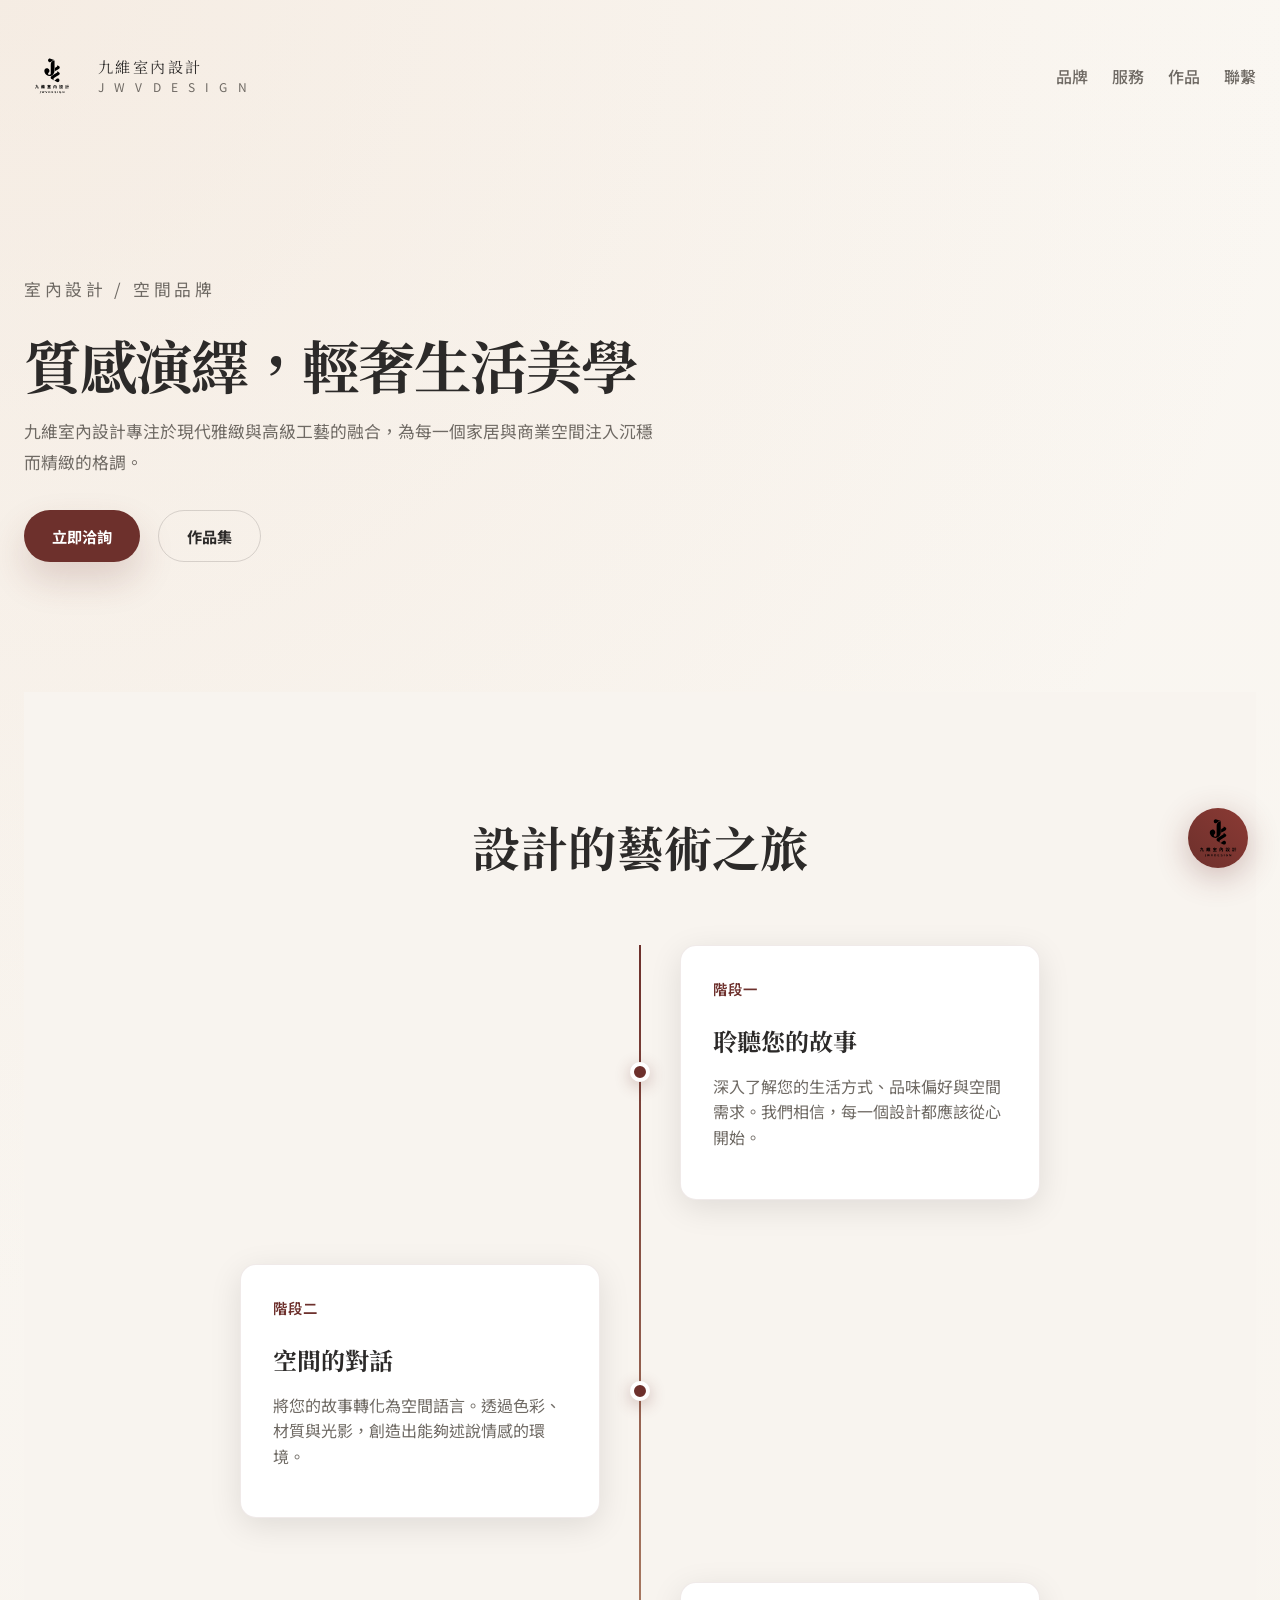
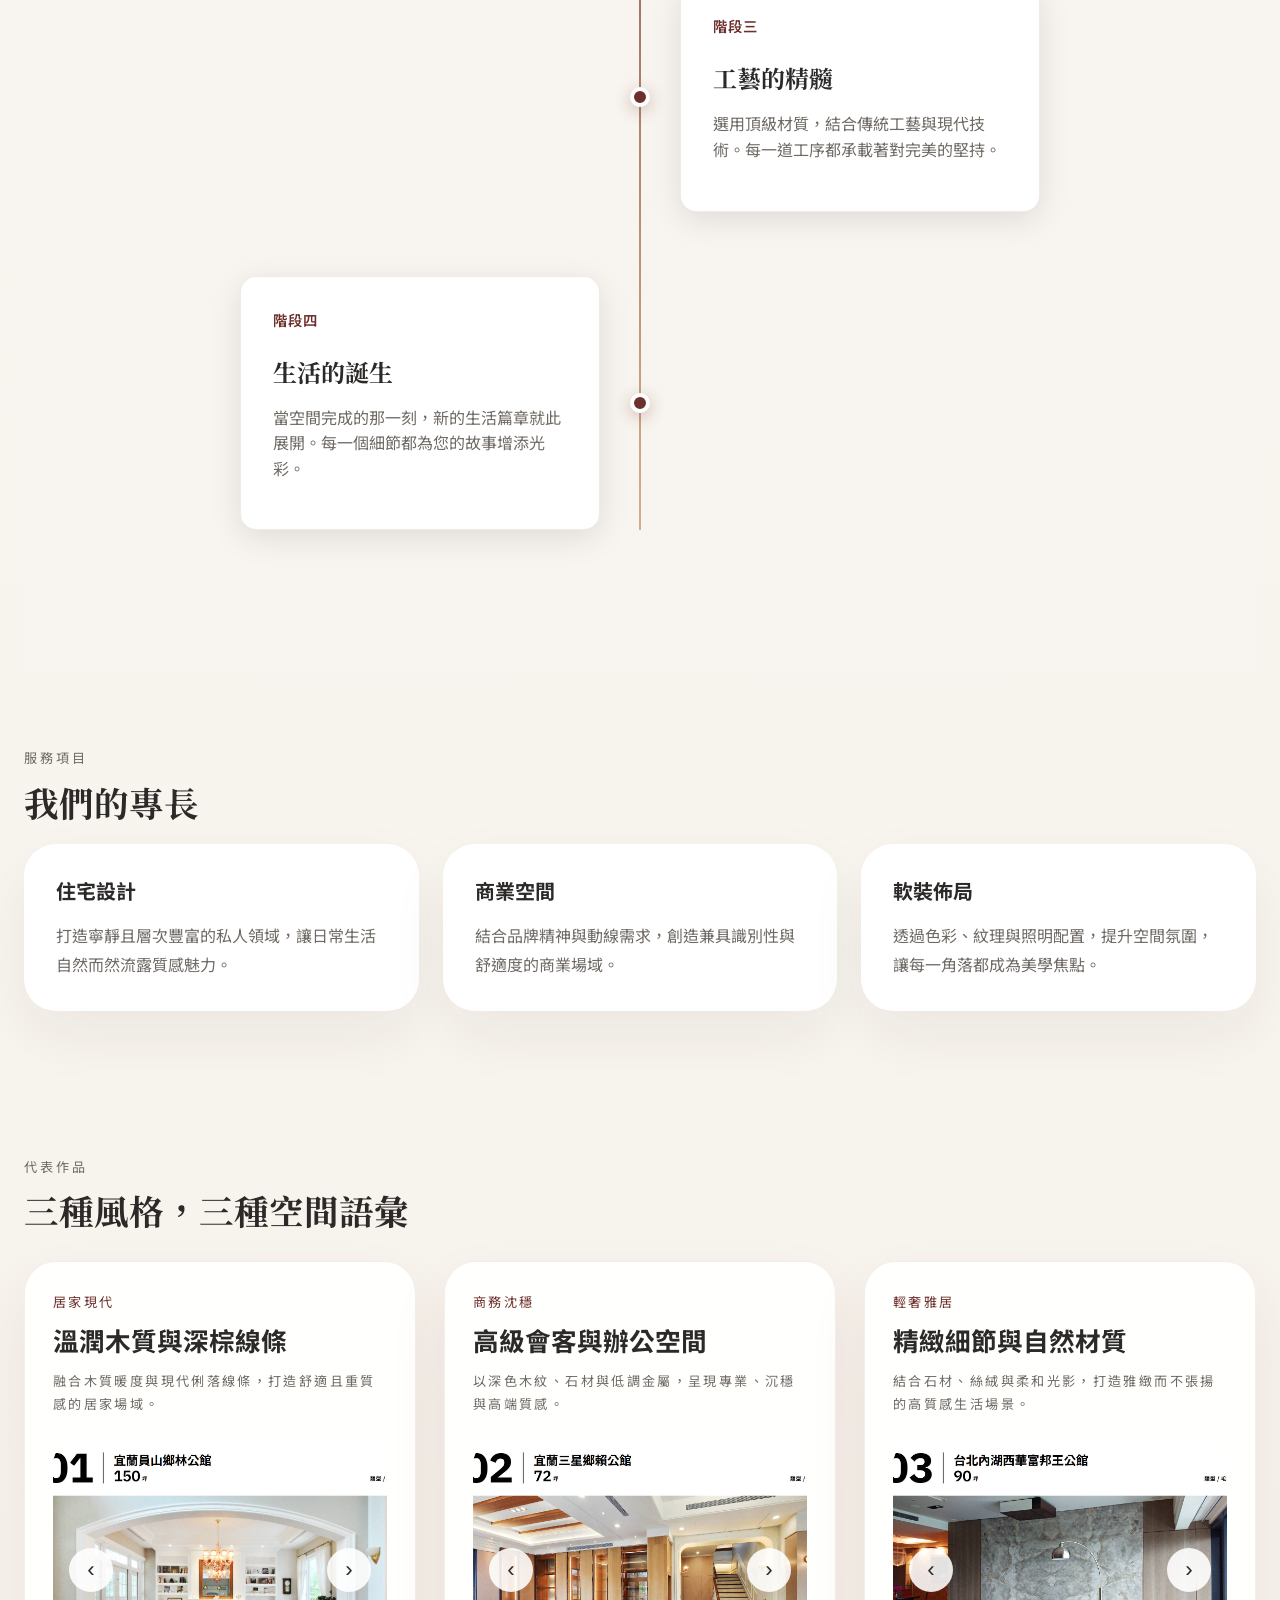
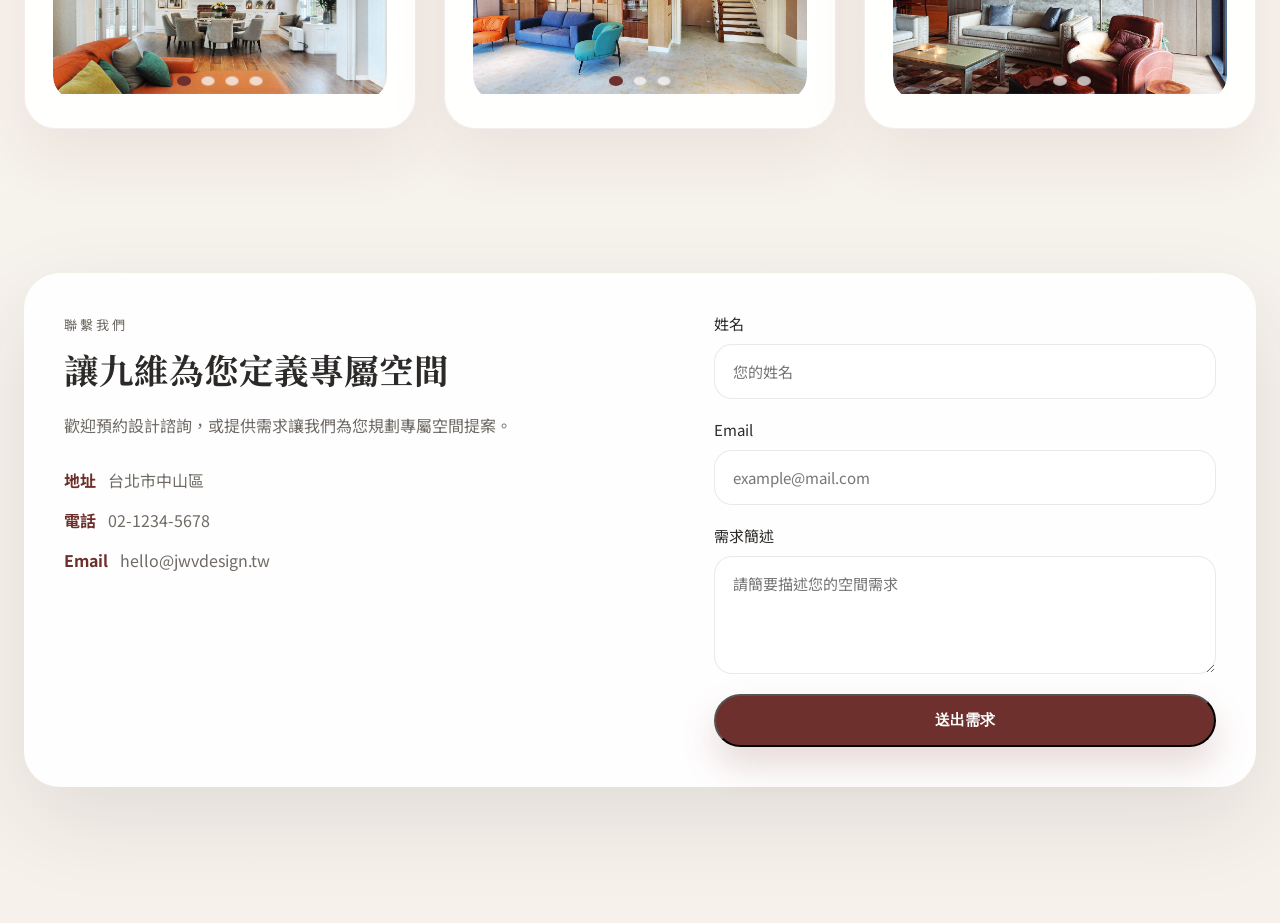
==== index.html @ 881e2ef0 "add porfolio page" ====
<!DOCTYPE html>
<html lang="zh-Hant">
<head>
  <meta charset="UTF-8">
  <meta name="viewport" content="width=device-width, initial-scale=1.0">
  <title>九維室內設計 | JWV Design</title>
  <meta name="description" content="九維室內設計 - 以質感、輕奢華風格打造專屬空間。室內設計、軟裝規劃、品牌空間整合服務。">
  <link rel="preconnect" href="https://fonts.googleapis.com">
  <link rel="preconnect" href="https://fonts.gstatic.com" crossorigin>
  <link href="https://fonts.googleapis.com/css2?family=Noto+Serif+TC:wght@400;600;700&family=Noto+Sans+TC:wght@400;500;700&display=swap" rel="stylesheet">
  <link rel="stylesheet" href="./assets/styles.css">
</head>
<body>
  <div class="page-shell">
    <header class="site-header">
      <div class="brand-logo" aria-label="九維室內設計品牌標誌">
        <img class="brand-logo-image" src="./assets/logo.svg" alt="九維室內設計 logo">
        <div class="brand-wordmark">
          <p class="brand-chinese">九維室內設計</p>
          <p class="brand-english">J W V D E S I G N</p>
        </div>
      </div>
      <nav class="site-nav">
        <a href="#about">品牌</a>
        <a href="#services">服務</a>
        <a href="./portfolio.html">作品</a>
        <a href="#contact">聯繫</a>
      </nav>
    </header>

    <main>
      <section class="hero" id="hero">
        <div class="hero-copy">
          <p class="eyebrow">室內設計 / 空間品牌</p>
          <h1>質感演繹，輕奢生活美學</h1>
          <p>九維室內設計專注於現代雅緻與高級工藝的融合，為每一個家居與商業空間注入沉穩而精緻的格調。</p>
          <div class="hero-actions">
            <a class="button button-primary" href="#contact">立即洽詢</a>
            <a class="button button-outline" href="#works">作品集</a>
          </div>
        </div>
        <div class="hero-media">
          <div class="media-card">
            <div class="media-overlay"></div>
            <p>純粹材質 x 精準構圖</p>
          </div>
        </div>
      </section>
<!-- 
      <section class="section-intro" id="about">
        <div class="section-grid">
          <div>
            <p class="section-label">品牌故事</p>
            <h2>內蘊深度，彈性空間語彙</h2>
            <p>從細節選材到色彩節奏，九維室內設計將空間視為生活的延伸。以溫潤灰階與深棕調性的語言，喚醒靈動與安定並存的空間氛圍。</p>
          </div>
          <div class="info-grid">
            <div>
              <h3>空間定位</h3>
              <p>客製化空間規劃，建立品牌與居者之間的高質感對話。</p>
            </div>
            <div>
              <h3>材質選擇</h3>
              <p>融合自然石材、皮革、絲絨與金屬，構築輕奢卻不張揚的設計。</p>
            </div>
            <div>
              <h3>服務整合</h3>
              <p>涵蓋室內設計、裝修監理、軟裝搭配與品牌識別空間提案。</p>
            </div>
          </div>
        </div>
      </section> -->

      <!-- 設計旅程時間軸 -->
      <section class="journey-section"  id="about">
        <div class="journey-container">
          <h2 class="journey-title">設計的藝術之旅</h2>
          <div class="journey-timeline">
            <div class="timeline-line"></div>

            <div class="timeline-item">
              <div class="timeline-content">
                <div class="timeline-step">階段一</div>
                <h3 class="timeline-title">聆聽您的故事</h3>
                <p class="timeline-desc">深入了解您的生活方式、品味偏好與空間需求。我們相信，每一個設計都應該從心開始。</p>
              </div>
              <div class="timeline-dot"></div>
            </div>

            <div class="timeline-item">
              <div class="timeline-content">
                <div class="timeline-step">階段二</div>
                <h3 class="timeline-title">空間的對話</h3>
                <p class="timeline-desc">將您的故事轉化為空間語言。透過色彩、材質與光影，創造出能夠述說情感的環境。</p>
              </div>
              <div class="timeline-dot"></div>
            </div>

            <div class="timeline-item">
              <div class="timeline-content">
                <div class="timeline-step">階段三</div>
                <h3 class="timeline-title">工藝的精髓</h3>
                <p class="timeline-desc">選用頂級材質，結合傳統工藝與現代技術。每一道工序都承載著對完美的堅持。</p>
              </div>
              <div class="timeline-dot"></div>
            </div>

            <div class="timeline-item">
              <div class="timeline-content">
                <div class="timeline-step">階段四</div>
                <h3 class="timeline-title">生活的誕生</h3>
                <p class="timeline-desc">當空間完成的那一刻，新的生活篇章就此展開。每一個細節都為您的故事增添光彩。</p>
              </div>
              <div class="timeline-dot"></div>
            </div>
          </div>
        </div>
      </section>
      
      <section class="section-services" id="services">
        <p class="section-label">服務項目</p>
        <h2>我們的專長</h2>
        <div class="services-grid">
          <article>
            <h3>住宅設計</h3>
            <p>打造寧靜且層次豐富的私人領域，讓日常生活自然而然流露質感魅力。</p>
          </article>
          <article>
            <h3>商業空間</h3>
            <p>結合品牌精神與動線需求，創造兼具識別性與舒適度的商業場域。</p>
          </article>
          <article>
            <h3>軟裝佈局</h3>
            <p>透過色彩、紋理與照明配置，提升空間氛圍，讓每一角落都成為美學焦點。</p>
          </article>
        </div>
      </section>

      <section class="section-works" id="works">
        <div class="works-intro">
          <p class="section-label">代表作品</p>
          <h2>三種風格，三種空間語彙</h2>
        </div>
        <div class="work-style-grid">
          <article class="work-style-card">
            <div class="work-style-copy">
              <p>居家現代</p>
              <h3>溫潤木質與深棕線條</h3>
              <p>融合木質暖度與現代俐落線條，打造舒適且重質感的居家場域。</p>
            </div>
            <div class="work-style-carousel" data-carousel>
              <div class="work-style-track">
                <img src="./img/collection/01_1.jpg" alt="作品風格一 圖片 1">
                <img src="./img/collection/01_2.jpg" alt="作品風格一 圖片 2">
                <img src="./img/collection/01_3.jpg" alt="作品風格一 圖片 3">
                <img src="./img/collection/01_4.jpg" alt="作品風格一 圖片 4">
              </div>
              <button type="button" class="carousel-button prev" aria-label="上一張">&#8249;</button>
              <button type="button" class="carousel-button next" aria-label="下一張">&#8250;</button>
              <div class="carousel-dots"></div>
            </div>
          </article>

          <article class="work-style-card">
            <div class="work-style-copy">
              <p>商務沈穩</p>
              <h3>高級會客與辦公空間</h3>
              <p>以深色木紋、石材與低調金屬，呈現專業、沉穩與高端質感。</p>
            </div>
            <div class="work-style-carousel" data-carousel>
              <div class="work-style-track">
                <img src="./img/collection/02_1.jpg" alt="作品風格二 圖片 1">
                <img src="./img/collection/02_2.jpg" alt="作品風格二 圖片 2">
                <img src="./img/collection/02_3.jpg" alt="作品風格二 圖片 3">
              </div>
              <button type="button" class="carousel-button prev" aria-label="上一張">&#8249;</button>
              <button type="button" class="carousel-button next" aria-label="下一張">&#8250;</button>
              <div class="carousel-dots"></div>
            </div>
          </article>

          <article class="work-style-card">
            <div class="work-style-copy">
              <p>輕奢雅居</p>
              <h3>精緻細節與自然材質</h3>
              <p>結合石材、絲絨與柔和光影，打造雅緻而不張揚的高質感生活場景。</p>
            </div>
            <div class="work-style-carousel" data-carousel>
              <div class="work-style-track">
                <img src="./img/collection/03_1.jpg" alt="作品風格三 圖片 1">
                <img src="./img/collection/03_2.jpg" alt="作品風格三 圖片 2">
                <img src="./img/collection/03_3.jpg" alt="作品風格三 圖片 3">
              </div>
              <button type="button" class="carousel-button prev" aria-label="上一張">&#8249;</button>
              <button type="button" class="carousel-button next" aria-label="下一張">&#8250;</button>
              <div class="carousel-dots"></div>
            </div>
          </article>
        </div>
      </section>

      <section class="section-contact" id="contact">
        <div class="contact-panel">
          <div>
            <p class="section-label">聯繫我們</p>
            <h2>讓九維為您定義專屬空間</h2>
            <p>歡迎預約設計諮詢，或提供需求讓我們為您規劃專屬空間提案。</p>
            <div class="contact-info">
              <div><strong>地址</strong><span>台北市中山區</span></div>
              <div><strong>電話</strong><span>02-1234-5678</span></div>
              <div><strong>Email</strong><span>hello@jwvdesign.tw</span></div>
            </div>
          </div>
          <form class="contact-form">
            <label>姓名<input type="text" placeholder="您的姓名"></label>
            <label>Email<input type="email" placeholder="example@mail.com"></label>
            <label>需求簡述<textarea rows="4" placeholder="請簡要描述您的空間需求"></textarea></label>
            <button type="submit" class="button button-primary">送出需求</button>
          </form>
        </div>
      </section>
    </main>
  </div>

  <!-- 即時聊天 -->
  <div class="live-chat-widget" id="chatWidget">
    <img src="./assets/logo.svg" alt="chat" class="icon" id="chatIcon">
    <div class="chat-messages" id="chatMessages">
      <div class="chat-message bot">您好！我是九維設計助手，有什麼可以幫助您的嗎？</div>
    </div>
    <div class="chat-input-area" id="chatInput">
      <input type="text" class="chat-input" id="chatInputField" placeholder="輸入您的問題...">
      <button class="chat-send" id="chatSend">發送</button>
    </div>
  </div>
    
  <script src="./assets/scripts.js" defer></script>
</body>
</html>
---- assets/styles.css ----
:root {
  color-scheme: light;
  --bg: #f8f4ef;
  --surface: #ffffff;
  --surface-soft: #f3f0ec;
  --text: #2c2a29;
  --muted: #6f6a64;
  --accent: #6d302c;
  --accent-soft: rgba(109, 48, 44, 0.08);
  --border: rgba(44, 42, 41, 0.1);
  --shadow: 0 28px 80px rgba(44, 42, 41, 0.08);
}

* {
  box-sizing: border-box;
}
html {
  scroll-behavior: smooth;
}
body {
  margin: 0;
  font-family: 'Noto Sans TC', sans-serif;
  background: radial-gradient(circle at top left, rgba(236, 216, 199, 0.35), transparent 30%),
              linear-gradient(180deg, #faf7f2 0%, #f6f1eb 100%);
  color: var(--text);
  overflow-x: hidden;
}
img {
  max-width: 100%;
  display: block;
}
@-webkit-keyframes floatSoft {
  0%, 100% { -webkit-transform: translateY(0); transform: translateY(0); }
  50% { -webkit-transform: translateY(-10px); transform: translateY(-10px); }
}
@keyframes floatSoft {
  0%, 100% { -webkit-transform: translateY(0); transform: translateY(0); }
  50% { -webkit-transform: translateY(-10px); transform: translateY(-10px); }
}
@-webkit-keyframes fadeSlideUp {
  from { opacity: 0; -webkit-transform: translateY(30px); transform: translateY(30px); }
  to { opacity: 1; -webkit-transform: translateY(0); transform: translateY(0); }
}
@keyframes fadeSlideUp {
  from { opacity: 0; -webkit-transform: translateY(30px); transform: translateY(30px); }
  to { opacity: 1; -webkit-transform: translateY(0); transform: translateY(0); }
}
@-webkit-keyframes glowBorder {
  0%, 100% { box-shadow: 0 18px 36px rgba(109, 48, 44, 0.18); }
  50% { box-shadow: 0 24px 48px rgba(109, 48, 44, 0.26); }
}
@keyframes glowBorder {
  0%, 100% { box-shadow: 0 18px 36px rgba(109, 48, 44, 0.18); }
  50% { box-shadow: 0 24px 48px rgba(109, 48, 44, 0.26); }
}
.page-shell {
  max-width: 1300px;
  margin: 0 auto;
  padding: 32px 24px 64px;
}
.site-header {
  display: flex;
  justify-content: space-between;
  align-items: center;
  gap: 32px;
  padding: 16px 0 24px;
  opacity: 0;
  -webkit-animation: fadeSlideUp 0.9s ease forwards;
  animation: fadeSlideUp 0.9s ease forwards;
  -webkit-animation-delay: 0.15s;
  animation-delay: 0.15s;
}
.brand-logo {
  display: flex;
  align-items: center;
  gap: 18px;
}
.brand-logo-image {
  width: 56px;
  height: auto;
  display: block;
}
.brand-wordmark {
  line-height: 1.1;
}
.brand-chinese {
  margin: 0;
  font-family: 'Noto Serif TC', serif;
  font-size: 0.95rem;
  letter-spacing: 0.16em;
  color: var(--text);
}
.brand-english {
  margin: 4px 0 0;
  font-size: 0.75rem;
  letter-spacing: 0.3em;
  text-transform: uppercase;
  color: var(--muted);
}
.site-nav {
  display: flex;
  gap: 24px;
  flex-wrap: wrap;
}
.site-nav a {
  color: var(--muted);
  text-decoration: none;
  font-weight: 500;
  transition: color 0.25s ease;
}
.site-nav a:hover {
  color: var(--accent);
}
.hero {
  display: grid;
  grid-template-columns: 1.1fr 0.9fr;
  gap: 48px;
  align-items: center;
  padding: 80px 0 64px;
}
.hero-copy {
  max-width: 640px;
  opacity: 0;
  -webkit-animation: fadeSlideUp 0.9s ease forwards;
  animation: fadeSlideUp 0.9s ease forwards;
  -webkit-animation-delay: 0.3s;
  animation-delay: 0.3s;
}
.hero-copy h1,
.hero-copy p,
.hero-actions,
.media-card,
.section-intro,
.section-services,
.works-grid,
.contact-panel {
  opacity: 0;
  -webkit-transform: translateY(20px);
  transform: translateY(20px);
  -webkit-animation: fadeSlideUp 0.9s ease forwards;
  animation: fadeSlideUp 0.9s ease forwards;
}
.hero-copy h1 { -webkit-animation-delay: 0.35s; animation-delay: 0.35s; }
.hero-copy p { -webkit-animation-delay: 0.45s; animation-delay: 0.45s; }
.hero-actions { -webkit-animation-delay: 0.55s; animation-delay: 0.55s; }
.media-card { -webkit-animation-delay: 0.6s; animation-delay: 0.6s; }
.section-intro { -webkit-animation-delay: 0.65s; animation-delay: 0.65s; }
.section-services { -webkit-animation-delay: 0.7s; animation-delay: 0.7s; }
.works-grid { -webkit-animation-delay: 0.75s; animation-delay: 0.75s; }
.contact-panel { -webkit-animation-delay: 0.8s; animation-delay: 0.8s; }
.eyebrow {
  margin: 0 0 18px;
  font-size: 0.95rem;
  letter-spacing: 0.22em;
  color: var(--accent);
  text-transform: uppercase;
}
.hero h1 {
  margin: 0 0 24px;
  font-family: 'Noto Serif TC', serif;
  font-size: clamp(3rem, 4.5vw, 4.8rem);
  line-height: 0.95;
  letter-spacing: -0.04em;
}
.hero p {
  margin: 0 0 32px;
  font-size: 1.05rem;
  line-height: 1.85;
  color: var(--muted);
}
.hero-actions {
  display: flex;
  gap: 18px;
  flex-wrap: wrap;
}
.button {
  display: inline-flex;
  align-items: center;
  justify-content: center;
  padding: 14px 28px;
  font-size: 0.95rem;
  font-weight: 700;
  text-decoration: none;
  border-radius: 999px;
  transition: transform 0.2s ease, box-shadow 0.2s ease, background-color 0.2s ease;
}
.button:hover {
  transform: translateY(-3px) scale(1.02);
}
.button-primary {
  background: var(--accent);
  color: #fff;
  box-shadow: 0 18px 36px rgba(109, 48, 44, 0.18);
}
.button-outline {
  background: transparent;
  color: var(--text);
  border: 1px solid rgba(44, 42, 41, 0.16);
}
.button-primary:hover {
  box-shadow: 0 24px 42px rgba(109, 48, 44, 0.24);
}
.button-outline:hover {
  border-color: rgba(109, 48, 44, 0.24);
}
.hero-media {
  display: flex;
  justify-content: center;
}
.media-card {
  width: min(100%, 520px);
  min-height: 420px;
  border-radius: 32px;
  background: linear-gradient(180deg, rgba(255,255,255,0.88), rgba(250,244,238,0.95)),
              url('data:image/svg+xml;utf8,<svg xmlns="http://www.w3.org/2000/svg" width="800" height="600"><rect width="800" height="600" fill="%23d0c6be"/><circle cx="220" cy="230" r="160" fill="%23f7f3ed" opacity="0.85"/><rect x="380" y="120" width="320" height="320" rx="32" fill="%236d302c" opacity="0.08"/></svg>') center/cover no-repeat;
  box-shadow: var(--shadow);
  position: relative;
  overflow: hidden;
  -webkit-animation: floatSoft 8s ease-in-out infinite;
  animation: floatSoft 8s ease-in-out infinite;
}
.media-overlay {
  position: absolute;
  inset: 0;
  background: linear-gradient(180deg, transparent 35%, rgba(44,42,41,0.12) 100%);
}
.media-card p {
  position: absolute;
  bottom: 28px;
  left: 28px;
  margin: 0;
  font-size: 0.98rem;
  color: var(--text);
  letter-spacing: 0.04em;
  text-transform: uppercase;
}
.section-intro,
.section-services,
.section-works,
.section-contact {
  padding: 72px 0;
}
.section-label {
  margin: 0 0 14px;
  color: var(--accent);
  letter-spacing: 0.24em;
  text-transform: uppercase;
  font-size: 0.82rem;
}
.section-intro h2,
.section-services h2,
.section-works h2,
.section-contact h2 {
  margin: 0 0 24px;
  font-family: 'Noto Serif TC', serif;
  font-size: clamp(2rem, 2.7vw, 3.2rem);
  line-height: 1.05;
}
.section-intro p,
.section-services p,
.section-works p,
.section-contact p {
  color: var(--muted);
  line-height: 1.8;
}
.section-grid {
  display: grid;
  grid-template-columns: 1.2fr 0.8fr;
  gap: 48px;
  align-items: start;
}
.info-grid {
  display: grid;
  gap: 24px;
}
.info-grid div {
  padding: 28px;
  border-radius: 28px;
  background: var(--surface);
  box-shadow: 0 18px 40px rgba(44, 42, 41, 0.05);
  opacity: 0;
  -webkit-transform: translateY(16px);
  transform: translateY(16px);
  -webkit-animation: fadeSlideUp 0.9s ease forwards;
  animation: fadeSlideUp 0.9s ease forwards;
}
.info-grid div:nth-child(1) { animation-delay: 0.72s; }
.info-grid div:nth-child(2) { animation-delay: 0.78s; }
.info-grid div:nth-child(3) { animation-delay: 0.84s; }
.info-grid h3 {
  margin: 0 0 12px;
  font-size: 1.15rem;
}
.services-grid {
  display: grid;
  grid-template-columns: repeat(3, minmax(0, 1fr));
  gap: 24px;
}
.services-grid article {
  padding: 32px;
  border-radius: 32px;
  background: var(--surface);
  box-shadow: 0 24px 60px rgba(44, 42, 41, 0.06);
  opacity: 0;
  -webkit-transform: translateY(18px);
  transform: translateY(18px);
  -webkit-animation: fadeSlideUp 0.9s ease forwards;
  animation: fadeSlideUp 0.9s ease forwards;
}
.services-grid article:nth-child(1) { animation-delay: 0.76s; }
.services-grid article:nth-child(2) { animation-delay: 0.82s; }
.services-grid article:nth-child(3) { animation-delay: 0.88s; }
.services-grid h3 {
  margin: 0 0 16px;
  font-size: 1.25rem;
}
.services-grid p {
  margin: 0;
  color: var(--muted);
}
.section-works .works-intro {
  margin-bottom: 32px;
}
.work-style-grid {
  display: grid;
  grid-template-columns: repeat(3, minmax(0, 1fr));
  gap: 28px;
}
.work-style-card {
  display: grid;
  gap: 24px;
  padding: 28px;
  border-radius: 32px;
  background: rgba(255, 255, 255, 0.95);
  border: 1px solid rgba(109, 48, 44, 0.08);
  box-shadow: 0 28px 60px rgba(109, 48, 44, 0.08);
}
.work-style-copy p {
  margin: 0 0 12px;
  text-transform: uppercase;
  letter-spacing: 0.18em;
  color: var(--accent);
  font-size: 0.82rem;
}
.work-style-copy h3 {
  margin: 0 0 14px;
  font-size: 1.6rem;
  line-height: 1.15;
}
.work-style-copy p:last-child {
  margin: 0;
  color: var(--muted);
  line-height: 1.8;
}
.work-style-carousel {
  position: relative;
  overflow: hidden;
  border-radius: 24px;
}
.work-style-track {
  display: flex;
  transition: transform 0.45s ease;
}
.work-style-track img {
  width: 100%;
  min-width: 100%;
  height: 260px;
  object-fit: cover;
  border-radius: 24px;
}
.carousel-button {
  position: absolute;
  top: 50%;
  transform: translateY(-50%);
  width: 44px;
  height: 44px;
  border-radius: 50%;
  border: none;
  background: rgba(255,255,255,0.88);
  color: var(--text);
  font-size: 1.4rem;
  cursor: pointer;
  box-shadow: 0 18px 28px rgba(44,42,41,0.1);
  transition: transform 0.25s ease, background 0.25s ease;
}
.carousel-button:hover {
  transform: translateY(-50%) scale(1.05);
  background: rgba(255,255,255,1);
}
.carousel-button.prev {
  left: 16px;
}
.carousel-button.next {
  right: 16px;
}
.carousel-dots {
  position: absolute;
  left: 50%;
  bottom: 14px;
  transform: translateX(-50%);
  display: flex;
  gap: 10px;
}
.carousel-dot {
  width: 10px;
  height: 10px;
  border-radius: 50%;
  background: rgba(255,255,255,0.7);
  border: 1px solid rgba(109,48,44,0.2);
  cursor: pointer;
}
.carousel-dot.active {
  background: var(--accent);
}
.works-grid {
  display: grid;
  grid-template-columns: repeat(3, minmax(0, 1fr));
  gap: 24px;
}
.work-card {
  position: relative;
  overflow: hidden;
  border-radius: 32px;
  min-height: 420px;
  display: flex;
  flex-direction: column;
  justify-content: end;
  color: #fff;
  -webkit-transform: translateY(12px);
  transform: translateY(12px);
  opacity: 0;
  -webkit-animation: fadeSlideUp 0.9s ease forwards;
  animation: fadeSlideUp 0.9s ease forwards;
}
.work-card:hover {
  transform: translateY(-4px);
  box-shadow: 0 28px 70px rgba(44, 42, 41, 0.2);
}
.work-card:nth-child(1) { animation-delay: 0.8s; }
.work-card:nth-child(2) { animation-delay: 0.86s; }
.work-card:nth-child(3) { animation-delay: 0.92s; }
.work-visual {
  position: absolute;
  inset: 0;
  background-size: cover;
  background-position: center;
}
.work-visual-1 {
  background-image: linear-gradient(180deg, rgba(44, 42, 41, 0.06), rgba(44, 42, 41, 0.45)),
                    url('data:image/svg+xml;utf8,<svg xmlns="http://www.w3.org/2000/svg" width="800" height="800"><rect width="800" height="800" fill="%23c8bbb0"/><circle cx="420" cy="320" r="160" fill="%23d5cabd" opacity="0.95"/></svg>');
}
.work-visual-2 {
  background-image: linear-gradient(180deg, rgba(44, 42, 41, 0.06), rgba(44, 42, 41, 0.45)),
                    url('data:image/svg+xml;utf8,<svg xmlns="http://www.w3.org/2000/svg" width="800" height="800"><rect width="800" height="800" fill="%23bfb3aa"/><rect x="240" y="140" width="360" height="360" rx="30" fill="%23d3ccc4" opacity="0.9"/></svg>');
}
.work-visual-3 {
  background-image: linear-gradient(180deg, rgba(44, 42, 41, 0.06), rgba(44, 42, 41, 0.45)),
                    url('data:image/svg+xml;utf8,<svg xmlns="http://www.w3.org/2000/svg" width="800" height="800"><rect width="800" height="800" fill="%23d1c7be"/><path d="M120 530 Q240 300 560 420 Q720 540 620 720" stroke="%236d302c" stroke-width="42" fill="none" opacity="0.82"/></svg>');
}
.work-copy {
  position: relative;
  z-index: 1;
  padding: 36px;
  background: linear-gradient(180deg, transparent 0%, rgba(15, 13, 12, 0.7) 100%);
}
.work-copy p {
  margin: 0 0 10px;
  text-transform: uppercase;
  letter-spacing: 0.18em;
  color: rgba(255,255,255,0.72);
  font-size: 0.82rem;
}
.work-copy h3 {
  margin: 0;
  font-size: 1.6rem;
}
.section-contact .contact-panel {
  display: grid;
  grid-template-columns: 1.1fr 0.9fr;
  gap: 36px;
  align-items: start;
}
.contact-panel {
  padding: 40px;
  border-radius: 36px;
  background: rgba(255,255,255,0.92);
  box-shadow: 0 32px 90px rgba(44, 42, 41, 0.1);
  backdrop-filter: blur(14px);
  -webkit-animation: fadeSlideUp 0.9s ease forwards, glowBorder 8s ease infinite;
  animation: fadeSlideUp 0.9s ease forwards, glowBorder 8s ease infinite;
  -webkit-animation-delay: 0.8s, 0s;
  animation-delay: 0.8s, 0s;
}
.contact-info {
  display: grid;
  gap: 16px;
  margin-top: 28px;
}
.contact-info div {
  display: grid;
  grid-template-columns: auto 1fr;
  gap: 12px;
}
.contact-info strong {
  color: var(--accent);
}
.contact-info span {
  color: var(--muted);
}
.contact-form {
  display: grid;
  gap: 20px;
}
.contact-form label {
  display: grid;
  gap: 10px;
  font-size: 0.94rem;
  color: var(--text);
}
.contact-form input,
.contact-form textarea {
  width: 100%;
  border: 1px solid var(--border);
  border-radius: 18px;
  padding: 16px 18px;
  font: inherit;
  color: var(--text);
  background: #fff;
}
.contact-form input:focus,
.contact-form textarea:focus {
  outline: none;
  border-color: rgba(109, 48, 44, 0.35);
  box-shadow: 0 0 0 4px rgba(109, 48, 44, 0.07);
}
@media (max-width: 960px) {
  .hero,
  .section-grid,
  .services-grid,
  .works-grid,
  .section-contact .contact-panel {
    grid-template-columns: 1fr;
  }
  .hero {
    padding: 56px 0 48px;
  }
  .contact-panel {
    padding: 28px;
  }
}
@media (max-width: 680px) {
  .page-shell {
    padding: 20px 18px 40px;
  }
  .site-header {
    flex-direction: column;
    align-items: flex-start;
  }
  .site-nav {
    gap: 16px;
  }
  .hero h1 {
    font-size: 2.7rem;
  }
  .work-card {
    min-height: 320px;
  }
  .work-style-grid {
    grid-template-columns: 1fr;
  }
  .work-style-carousel {
    min-height: 260px;
  }
}


    .journey-section {
      padding: 5rem 0;
      background: #f8f4ef;
      position: relative;
    }

    .journey-container {
      max-width: 1200px;
      margin: 0 auto;
      padding: 0 2rem;
    }

    .journey-title {
      text-align: center;
      font-family: 'Noto Serif TC', serif;
      font-size: 3rem;
      color: #2c2a29;
      margin-bottom: 4rem;
    }

    .journey-timeline {
      position: relative;
      max-width: 800px;
      margin: 0 auto;
    }

    .timeline-line {
      position: absolute;
      left: 50%;
      top: 0;
      bottom: 0;
      width: 2px;
      background: linear-gradient(to bottom, #6d302c 0%, #d4b08a 100%);
      transform: translateX(-50%);
    }

    .timeline-item {
      position: relative;
      margin-bottom: 4rem;
      display: flex;
      align-items: center;
      opacity: 0;
      transform: translateY(30px);
      transition: all 0.6s ease;
    }

    .timeline-item.visible {
      opacity: 1;
      transform: translateY(0);
    }

    .timeline-item:nth-child(even) {
      flex-direction: row-reverse;
    }

    .timeline-content {
      width: 45%;
      background: white;
      padding: 2rem;
      border-radius: 16px;
      box-shadow: 0 8px 32px rgba(0,0,0,0.1);
      border: 1px solid rgba(109,48,44,0.1);
    }

    .timeline-item:nth-child(even) .timeline-content {
      margin-left: auto;
    }

    .timeline-dot {
      position: absolute;
      left: 50%;
      top: 50%;
      width: 20px;
      height: 20px;
      background: #6d302c;
      border: 4px solid white;
      border-radius: 50%;
      transform: translate(-50%, -50%);
      box-shadow: 0 4px 16px rgba(109,48,44,0.3);
    }

    .timeline-step {
      font-size: 0.9rem;
      color: #6d302c;
      font-weight: 600;
      margin-bottom: 0.5rem;
      text-transform: uppercase;
      letter-spacing: 1px;
    }

    .timeline-title {
      font-family: 'Noto Serif TC', serif;
      font-size: 1.5rem;
      color: #2c2a29;
      margin-bottom: 1rem;
    }

    .timeline-desc {
      color: #6f6a64;
      line-height: 1.6;
    }

    /* 即時聊天 */
    .live-chat-widget {
      position: fixed;
      bottom: 2rem;
      right: 2rem;
      width: 60px;
      height: 60px;
      background: linear-gradient(45deg, #6d302c 0%, #8b3a34 100%);
      border-radius: 50%;
      display: flex;
      align-items: center;
      justify-content: center;
      color: white;
      cursor: pointer;
      box-shadow: 0 8px 32px rgba(109,48,44,0.3);
      transition: all 0.3s ease;
      z-index: 1000;
    }

    .live-chat-widget:hover {
      transform: scale(1.1);
      box-shadow: 0 12px 48px rgba(109,48,44,0.4);
    }

    .live-chat-widget.expanded {
      width: 300px;
      height: 400px;
      border-radius: 20px;
      flex-direction: column;
      padding: 1rem;
    }

    .chat-messages {
      flex: 1;
      overflow-y: auto;
      margin-bottom: 1rem;
      display: none;
    }

    .chat-messages.show {
      display: block;
    }

    .chat-message {
      margin-bottom: 0.5rem;
      padding: 0.5rem;
      border-radius: 10px;
      font-size: 0.9rem;
    }

    .chat-message.bot {
      background: rgba(255,255,255,0.1);
      align-self: flex-start;
    }

    .chat-message.user {
      background: #d4b08a;
      color: #2c2a29;
      align-self: flex-end;
    }

    .chat-input-area {
      display: none;
      gap: 0.5rem;
    }

    .chat-input-area.show {
      display: flex;
    }

    .chat-input {
      flex: 1;
      padding: 0.5rem;
      border: 1px solid rgba(255,255,255,0.3);
      border-radius: 20px;
      background: rgba(255,255,255,0.1);
      color: white;
    }

    .chat-input::placeholder {
      color: rgba(255,255,255,0.7);
    }

    .chat-send {
      padding: 0.5rem 1rem;
      background: #d4b08a;
      color: #2c2a29;
      border: none;
      border-radius: 20px;
      cursor: pointer;
    }
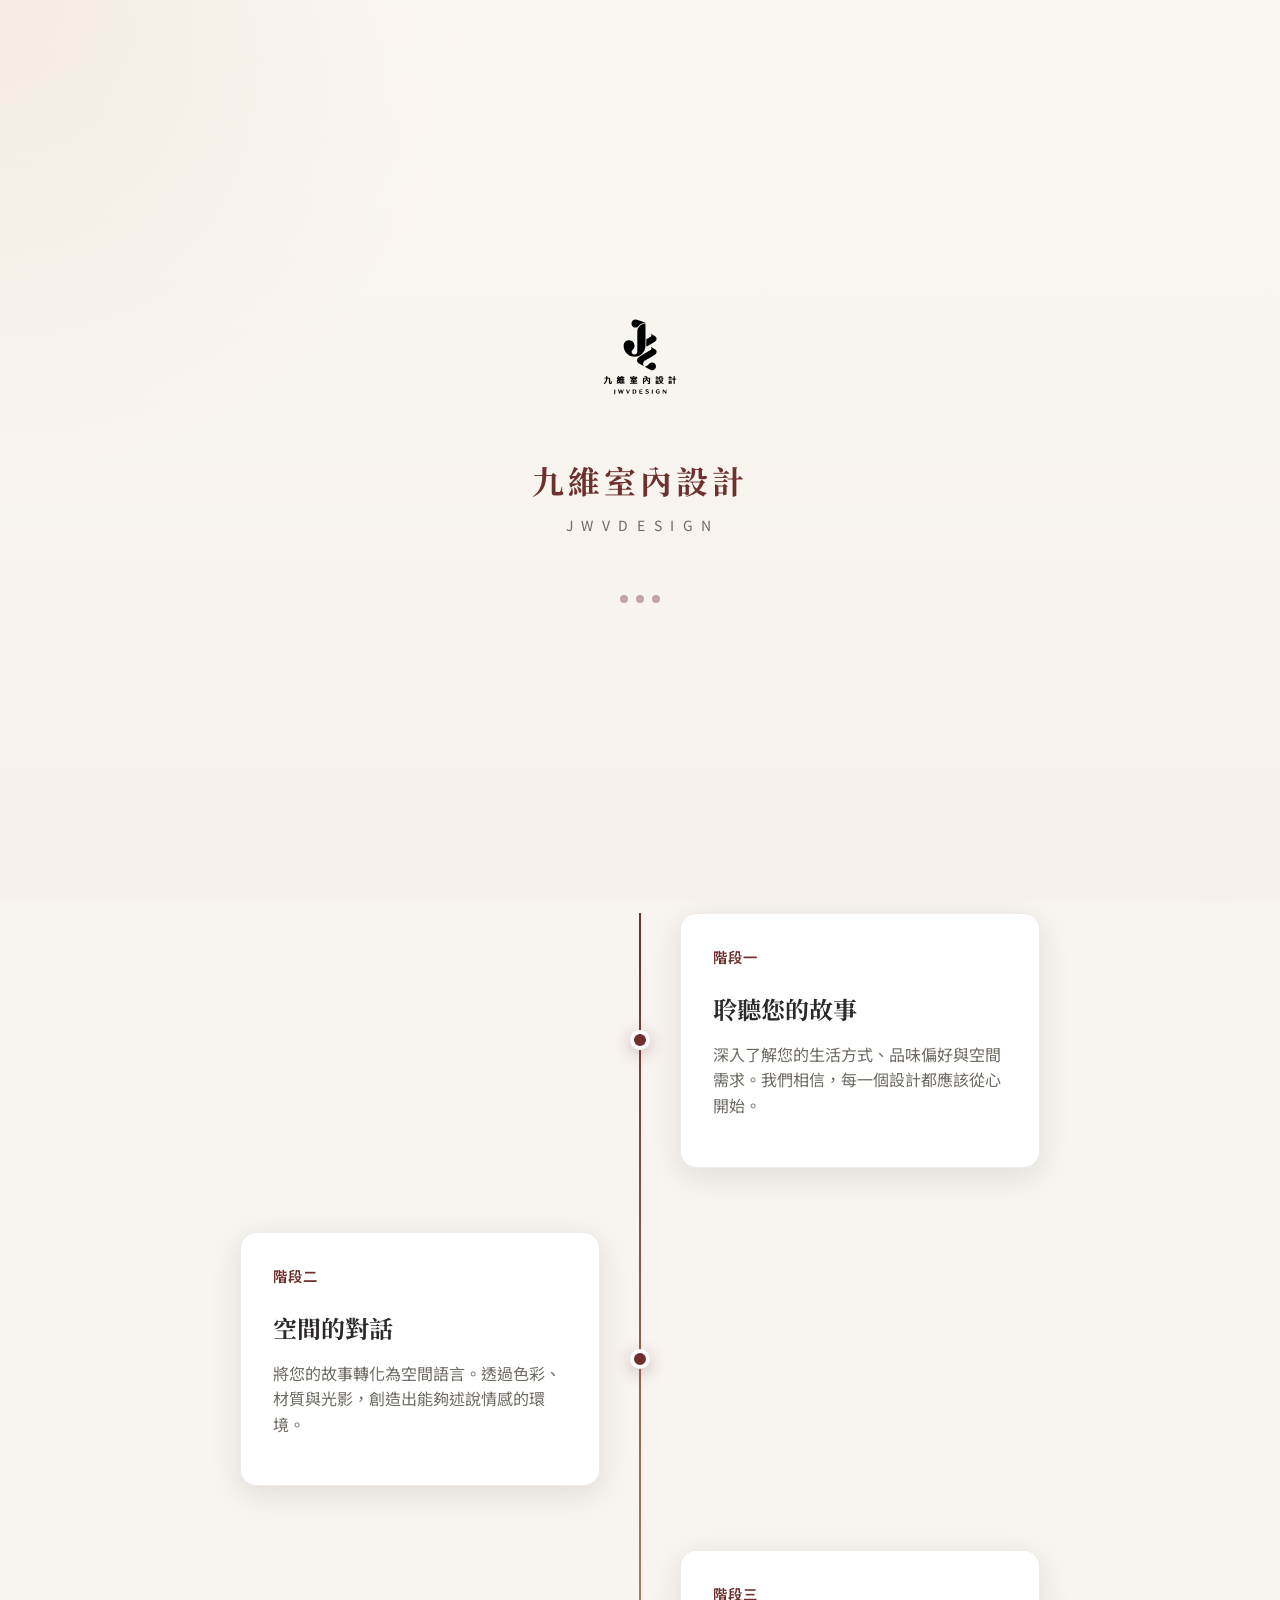
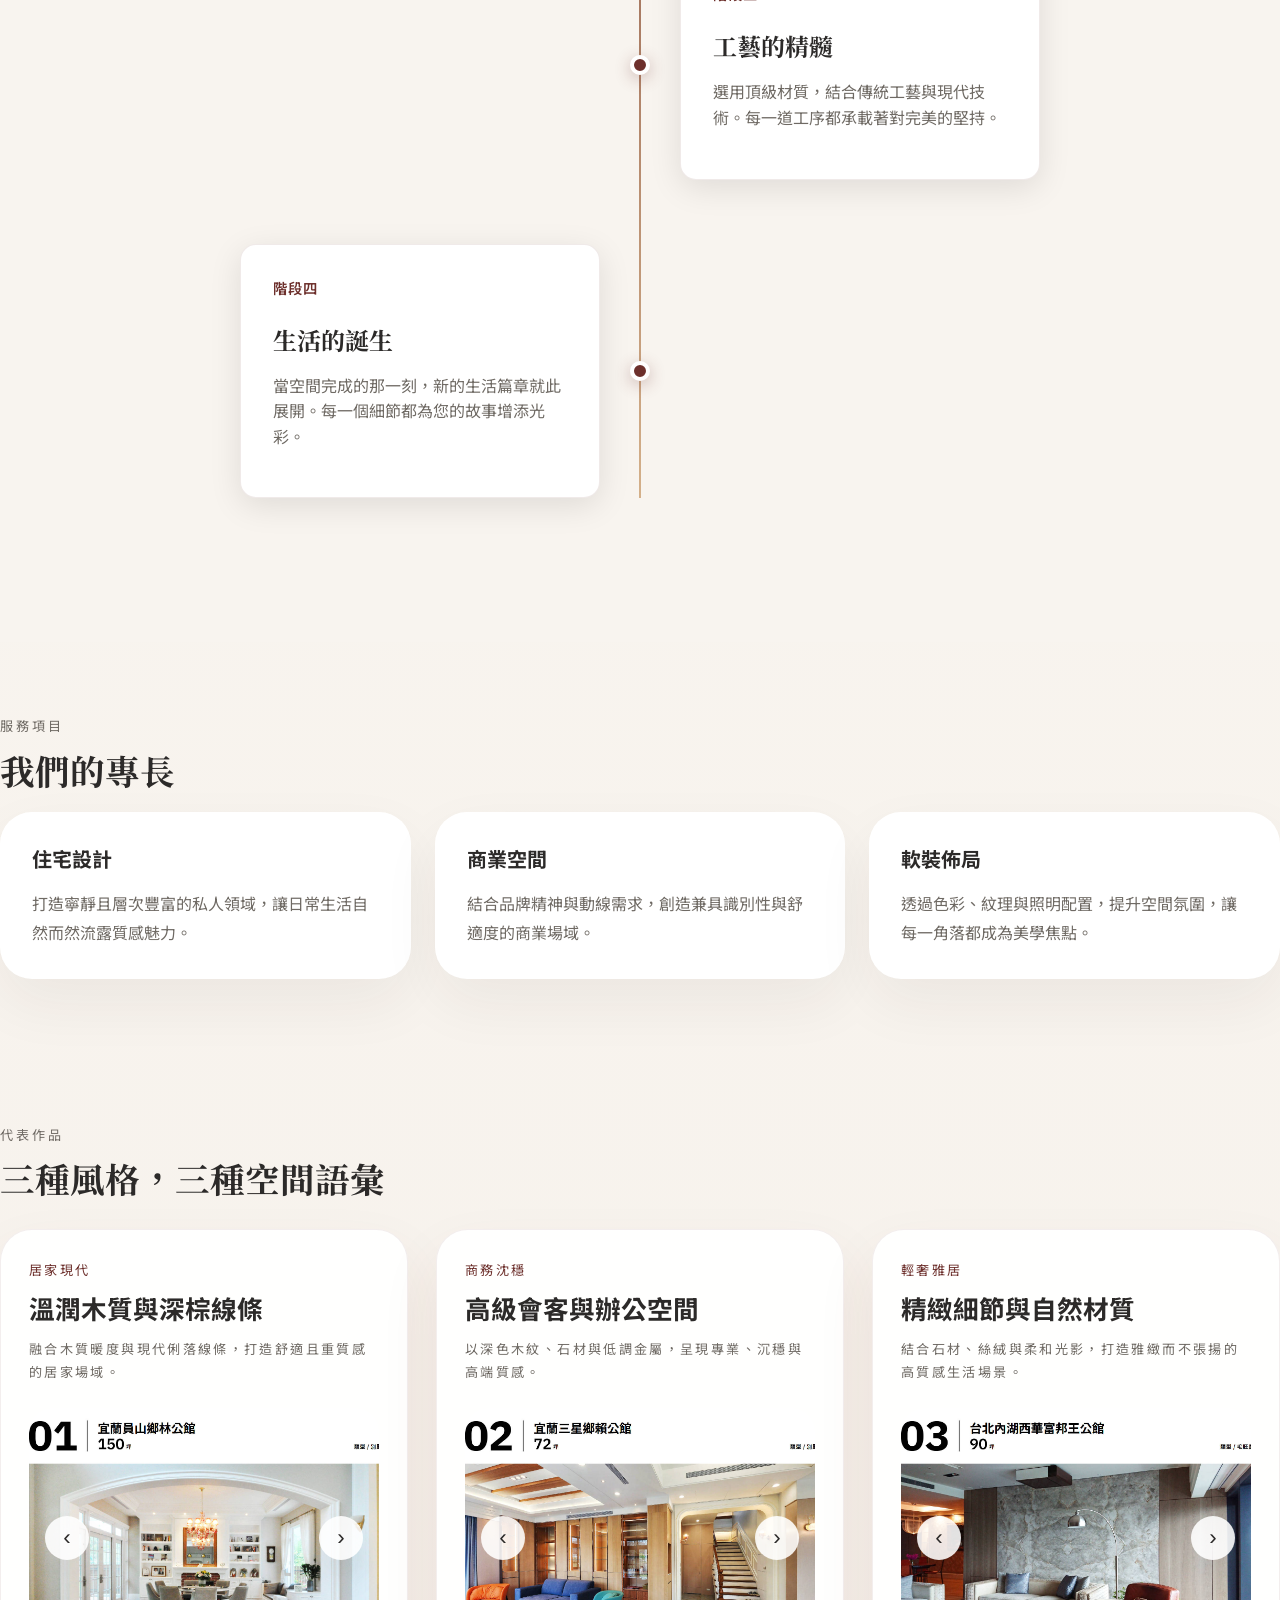
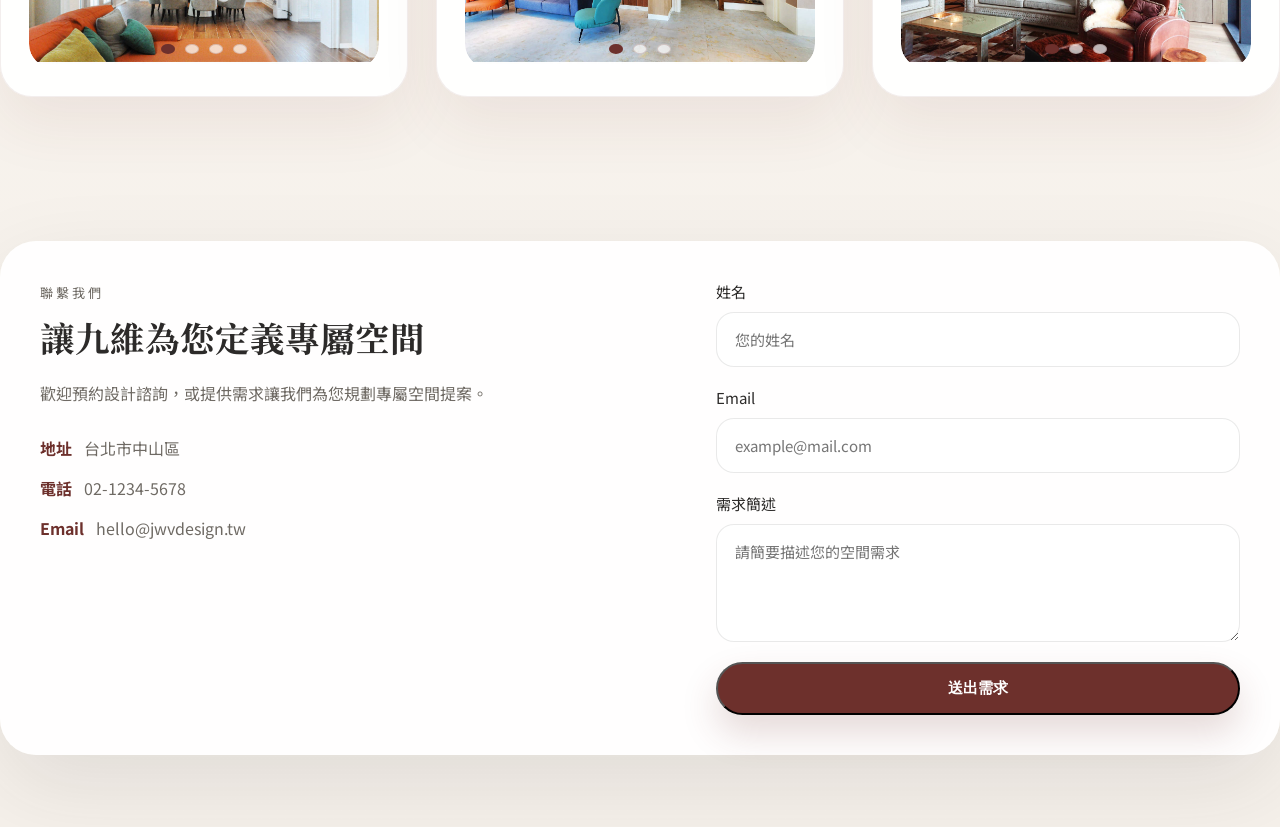
==== commit 21753de1: "upgrade index loading page" ====
--- a/index.html
+++ b/index.html
@@ -11,6 +11,25 @@
   <link rel="stylesheet" href="./assets/styles.css">
 </head>
 <body>
+  <!-- Splash Screen Start -->
+  <div class="splash-overlay" id="splashOverlay">
+    <div class="splash-container">
+      <div class="splash-logo">
+        <img src="./assets/logo.svg" alt="九維室內設計 logo">
+      </div>
+      <div class="splash-brand">
+        <h1 class="splash-brand-title">九維室內設計</h1>
+        <p class="splash-brand-subtitle">J W V D E S I G N</p>
+      </div>
+      <div class="splash-loader">
+        <span class="splash-dot"></span>
+        <span class="splash-dot"></span>
+        <span class="splash-dot"></span>
+      </div>
+    </div>
+  </div>
+  <!-- Splash Screen End -->
+
   <div class="page-shell">
     <header class="site-header">
       <div class="brand-logo" aria-label="九維室內設計品牌標誌">
--- a/assets/styles.css
+++ b/assets/styles.css
@@ -50,6 +50,118 @@
   50% { box-shadow: 0 24px 48px rgba(109, 48, 44, 0.26); }
 }
 @keyframes glowBorder {
+}
+
+/* Splash Screen Styles */
+.splash-overlay {
+  position: fixed;
+  top: 0;
+  left: 0;
+  right: 0;
+  bottom: 0;
+  width: 100%;
+  height: 100%;
+  display: flex;
+  align-items: center;
+  justify-content: center;
+  background: radial-gradient(circle at top left, rgba(236, 216, 199, 0.35), transparent 30%),
+              linear-gradient(180deg, #faf7f2 0%, #f6f1eb 100%);
+  z-index: 9999;
+  opacity: 1;
+  transition: opacity 0.8s ease-out;
+}
+.splash-overlay.fade-out {
+  opacity: 0;
+  pointer-events: none;
+}
+.splash-container {
+  display: flex;
+  flex-direction: column;
+  align-items: center;
+  justify-content: center;
+  gap: 40px;
+  text-align: center;
+}
+.splash-logo {
+  width: 120px;
+  height: 120px;
+  display: flex;
+  align-items: center;
+  justify-content: center;
+  animation: splash-logo-float 3s ease-in-out infinite;
+}
+.splash-logo img {
+  width: 100%;
+  height: 100%;
+  object-fit: contain;
+}
+@keyframes splash-logo-float {
+  0%, 100% { transform: translateY(0); }
+  50% { transform: translateY(-20px); }
+}
+.splash-brand {
+  display: flex;
+  flex-direction: column;
+  gap: 12px;
+}
+.splash-brand-title {
+  margin: 0;
+  font-family: 'Noto Serif TC', serif;
+  font-size: 2rem;
+  font-weight: 700;
+  letter-spacing: 0.12em;
+  color: var(--accent);
+  animation: splash-text-appear 1s ease-out 0.3s both;
+}
+.splash-brand-subtitle {
+  margin: 0;
+  font-size: 0.875rem;
+  letter-spacing: 0.2em;
+  text-transform: uppercase;
+  color: var(--muted);
+  font-weight: 400;
+  animation: splash-text-appear 1s ease-out 0.5s both;
+}
+@keyframes splash-text-appear {
+  from { opacity: 0; transform: translateY(10px); }
+  to { opacity: 1; transform: translateY(0); }
+}
+.splash-loader {
+  display: flex;
+  align-items: center;
+  justify-content: center;
+  gap: 8px;
+  margin-top: 20px;
+  animation: splash-loader-appear 1s ease-out 0.7s both;
+}
+@keyframes splash-loader-appear {
+  from { opacity: 0; }
+  to { opacity: 1; }
+}
+.splash-dot {
+  width: 8px;
+  height: 8px;
+  border-radius: 50%;
+  background-color: var(--accent);
+  opacity: 0.4;
+  animation: splash-dot-pulse 1.4s ease-in-out infinite;
+}
+.splash-dot:nth-child(2) {
+  animation-delay: 0.2s;
+}
+.splash-dot:nth-child(3) {
+  animation-delay: 0.4s;
+}
+@keyframes splash-dot-pulse {
+  0%, 100% { opacity: 0.4; transform: scale(1); }
+  50% { opacity: 1; transform: scale(1.3); }
+}
+@media (max-width: 768px) {
+  .splash-logo { width: 80px; height: 80px; }
+  .splash-brand-title { font-size: 1.5rem; }
+  .splash-brand-subtitle { font-size: 0.75rem; }
+}
+
   0%, 100% { box-shadow: 0 18px 36px rgba(109, 48, 44, 0.18); }
   50% { box-shadow: 0 24px 48px rgba(109, 48, 44, 0.26); }
 }
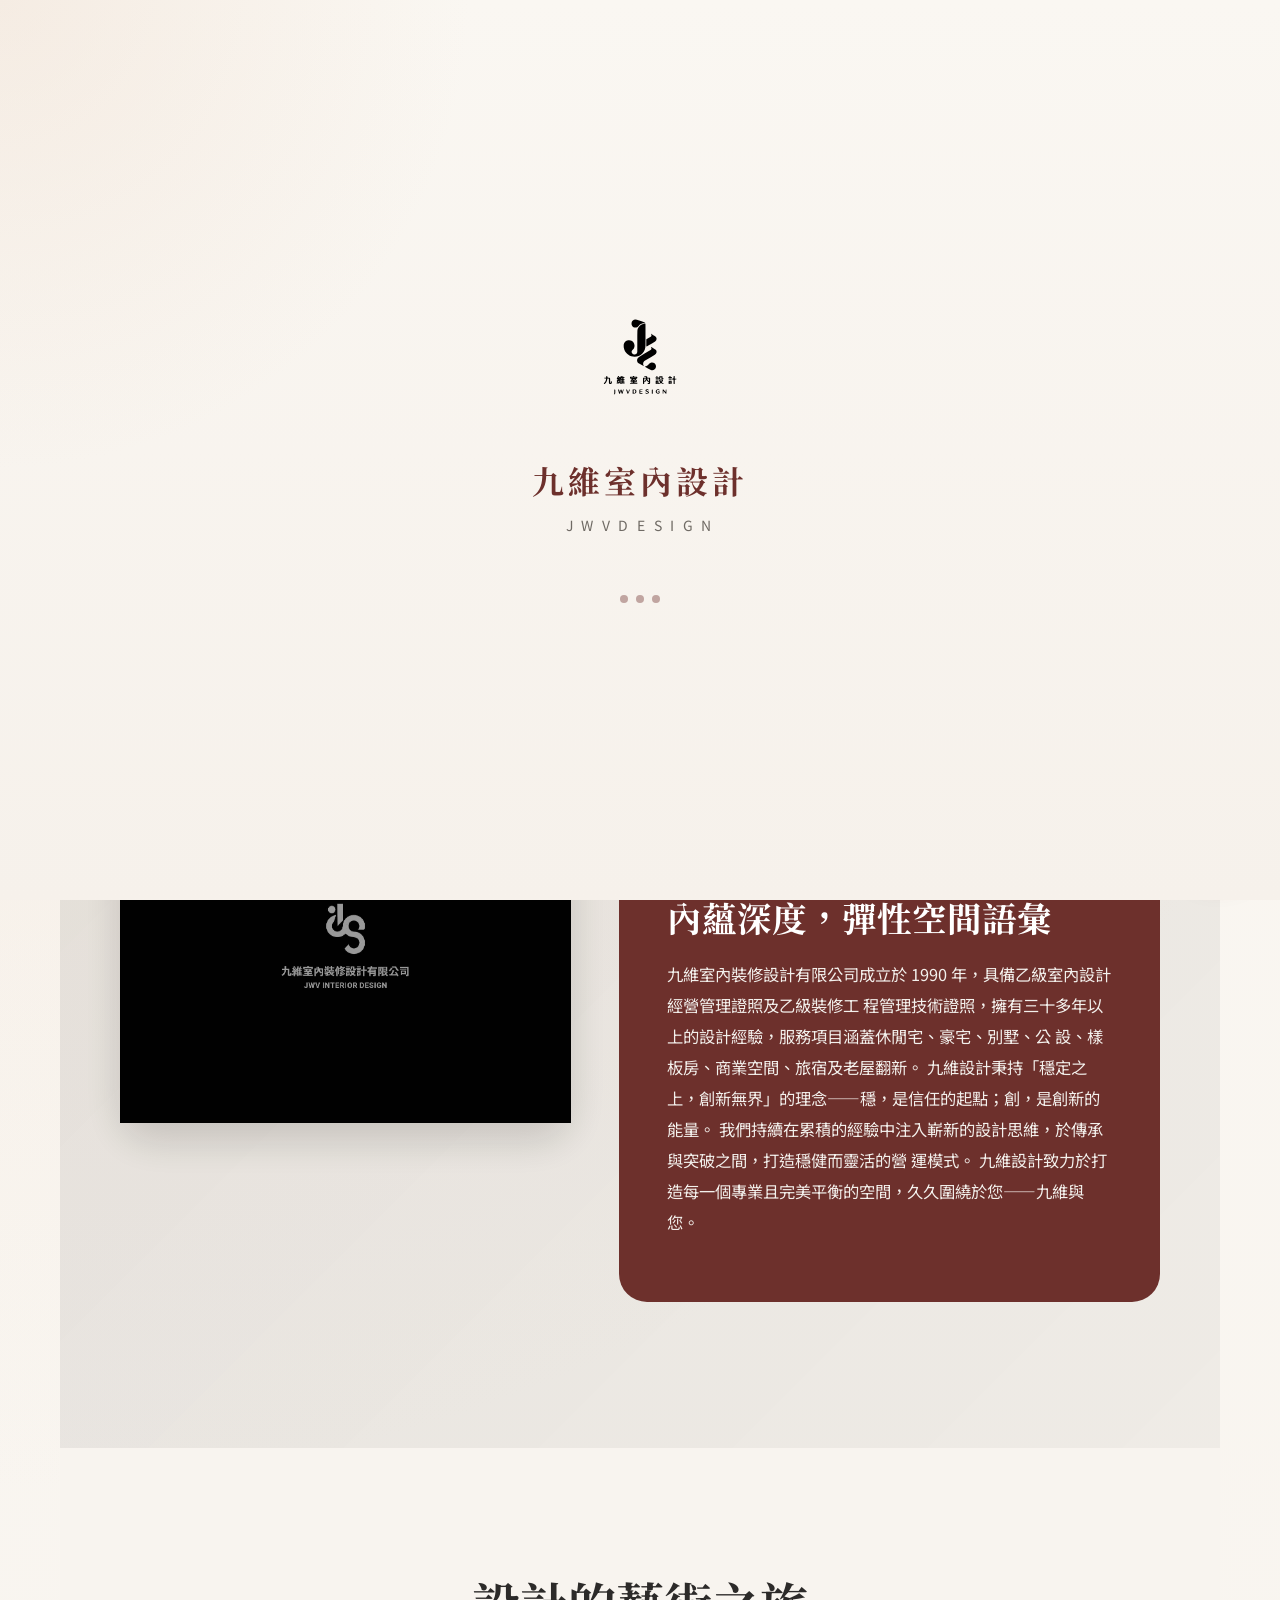
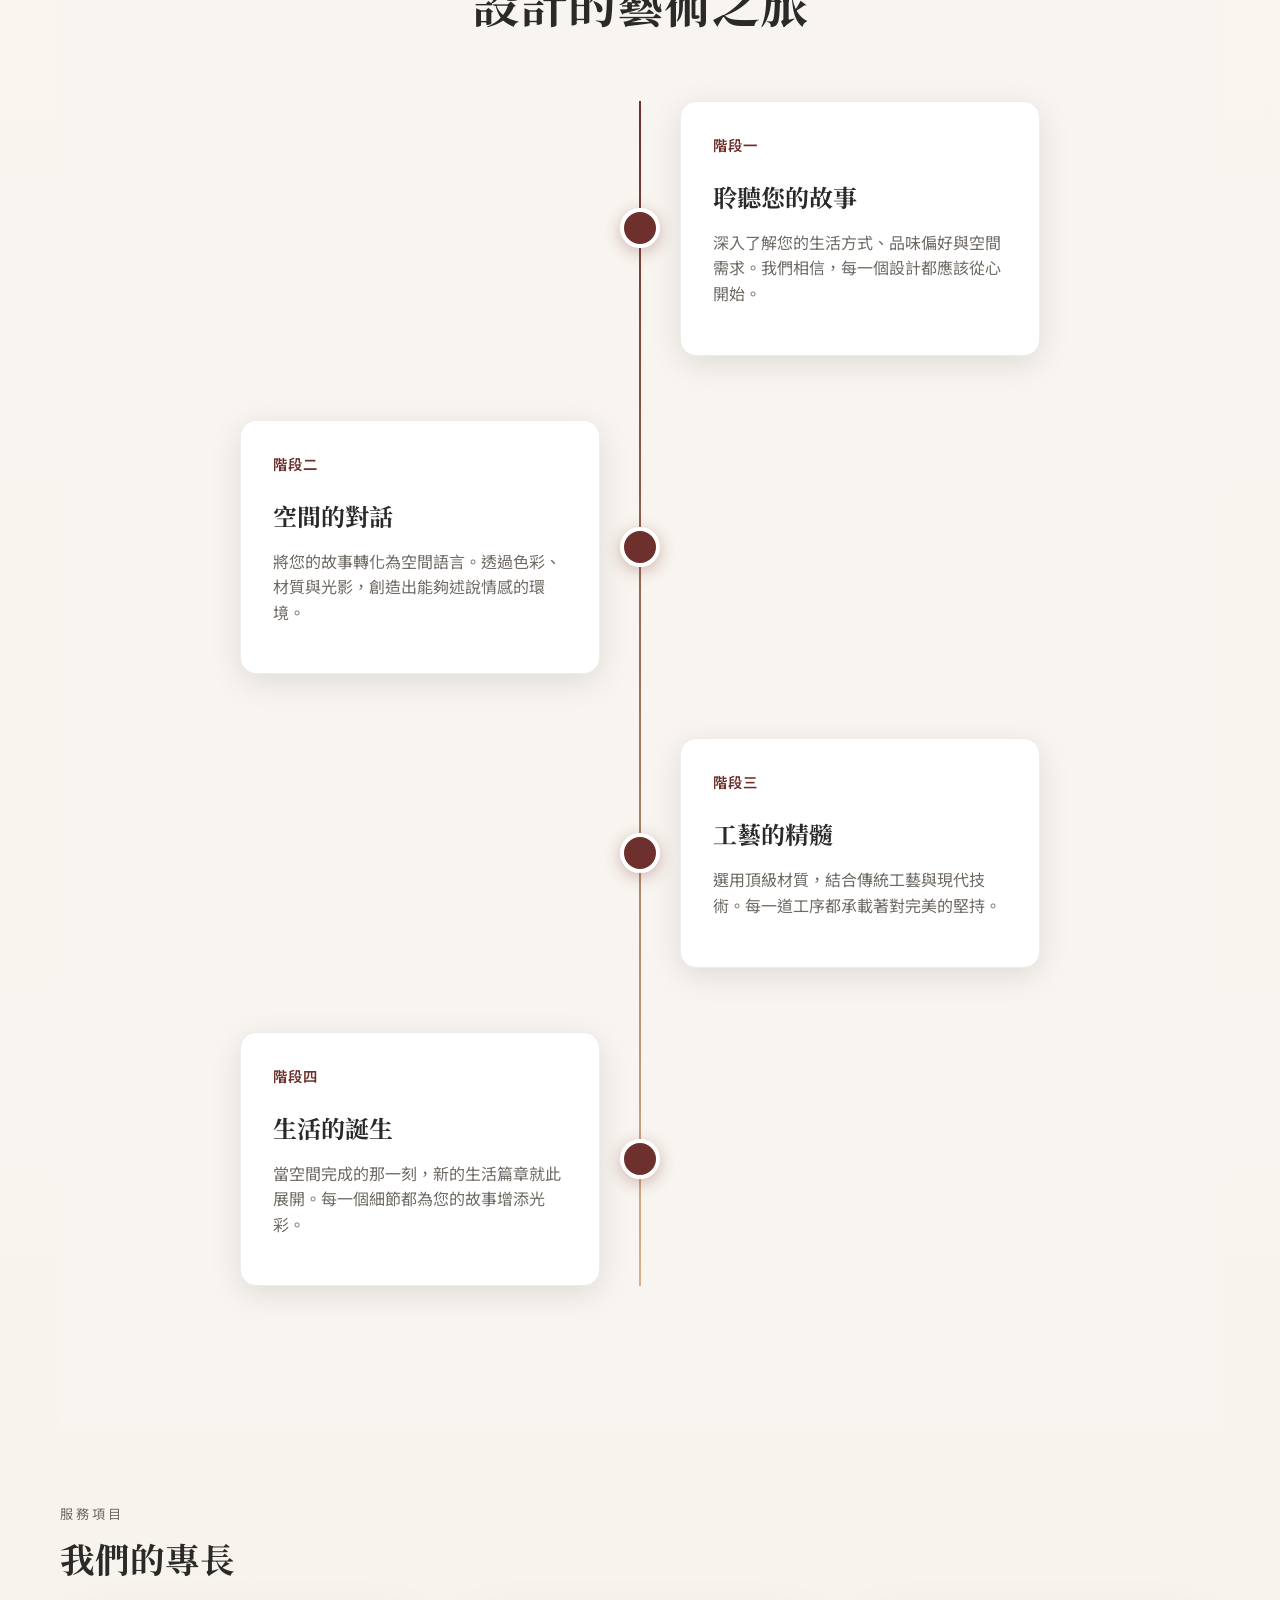
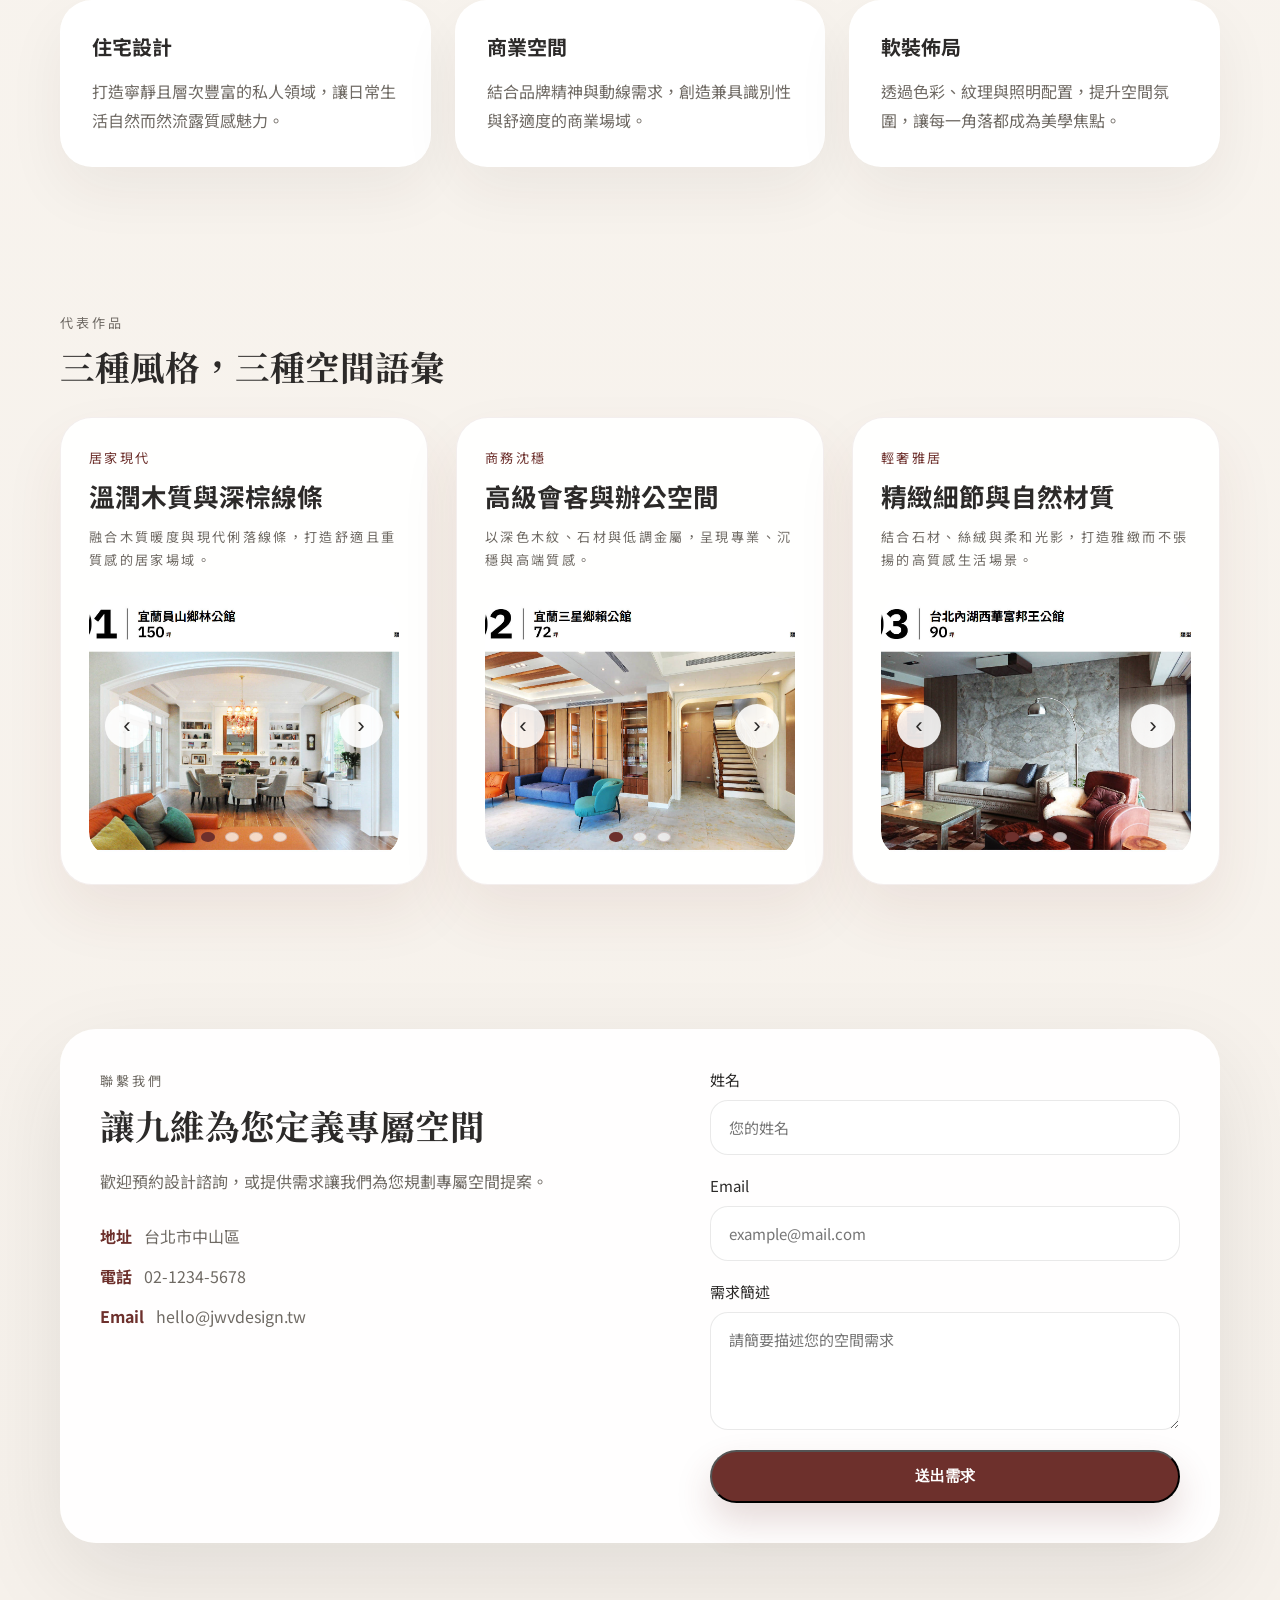
==== commit 988d2bb6: "update about section" ====
--- a/index.html
+++ b/index.html
@@ -11,7 +11,7 @@
   <link rel="stylesheet" href="./assets/styles.css">
 </head>
 <body>
-  <!-- Splash Screen Start -->
+  <!-- loading Screen Start -->
   <div class="splash-overlay" id="splashOverlay">
     <div class="splash-container">
       <div class="splash-logo">
@@ -28,7 +28,7 @@
       </div>
     </div>
   </div>
-  <!-- Splash Screen End -->
+  <!-- loading Screen End -->
 
   <div class="page-shell">
     <header class="site-header">
@@ -65,33 +65,34 @@
           </div>
         </div>
       </section>
-<!-- 
-      <section class="section-intro" id="about">
-        <div class="section-grid">
-          <div>
+      
+      <!-- 品牌故事 -->
+      <section class="section-intro" id="about" role="region" aria-labelledby="about-title">
+        <div class="section-grid section-intro-grid">
+          <div class="intro-image">
+            <div class="image-placeholder">
+              <img src="./img/bg.jpg" alt="九維室內設計 代表作品 圖片">
+            </div>
+          </div>
+          <article class="intro-copy">
             <p class="section-label">品牌故事</p>
-            <h2>內蘊深度，彈性空間語彙</h2>
-            <p>從細節選材到色彩節奏，九維室內設計將空間視為生活的延伸。以溫潤灰階與深棕調性的語言，喚醒靈動與安定並存的空間氛圍。</p>
-          </div>
-          <div class="info-grid">
-            <div>
-              <h3>空間定位</h3>
-              <p>客製化空間規劃，建立品牌與居者之間的高質感對話。</p>
-            </div>
-            <div>
-              <h3>材質選擇</h3>
-              <p>融合自然石材、皮革、絲絨與金屬，構築輕奢卻不張揚的設計。</p>
-            </div>
-            <div>
-              <h3>服務整合</h3>
-              <p>涵蓋室內設計、裝修監理、軟裝搭配與品牌識別空間提案。</p>
-            </div>
-          </div>
-        </div>
-      </section> -->
+            <h2 id="about-title">內蘊深度，彈性空間語彙</h2>
+            <p>
+              九維室內裝修設計有限公司成立於 1990 年，具備乙級室內設計經營管理證照及乙級裝修工
+              程管理技術證照，擁有三十多年以上的設計經驗，服務項目涵蓋休閒宅、豪宅、別墅、公
+              設、樣板房、商業空間、旅宿及老屋翻新。
+              九維設計秉持「穩定之上，創新無界」的理念——穩，是信任的起點；創，是創新的能量。
+              我們持續在累積的經驗中注入嶄新的設計思維，於傳承與突破之間，打造穩健而靈活的營
+              運模式。
+              九維設計致力於打造每一個專業且完美平衡的空間，久久圍繞於您——九維與您。
+            </p>
+          </article>
+        </div>
+      </section>
+
 
       <!-- 設計旅程時間軸 -->
-      <section class="journey-section"  id="about">
+      <section class="journey-section" id="journey">
         <div class="journey-container">
           <h2 class="journey-title">設計的藝術之旅</h2>
           <div class="journey-timeline">
--- a/assets/styles.css
+++ b/assets/styles.css
@@ -25,6 +25,11 @@
   color: var(--text);
   overflow-x: hidden;
 }
+
+section {
+  margin: 0 60px 0 60px;
+}
+
 img {
   max-width: 100%;
   display: block;
@@ -352,6 +357,74 @@
 .section-contact {
   padding: 72px 0;
 }
+
+/* Intro section: large accent background with high-contrast text */
+.section-intro {
+  position: relative;
+  overflow: hidden;
+}
+.section-intro::before {
+  content: "";
+  position: absolute;
+  inset: 0;
+  background: linear-gradient(135deg, rgba(0,0,0,0.08), rgba(0,0,0,0.04));
+  pointer-events: none;
+  z-index: 1;
+}
+.section-intro .section-grid {
+  position: relative;
+  z-index: 2;
+  padding: 72px 60px;
+  display: grid;
+  grid-template-columns: 1fr 1.2fr;
+  gap: 48px;
+  align-items: center;
+}
+.intro-image {
+  width: 100%;
+  min-height: 500px;
+}
+.image-placeholder {
+  width: 100%;
+  height: 100%;
+  background: linear-gradient(135deg, rgba(255,255,255,0.25), rgba(255,255,255,0.1)),
+              url('data:image/svg+xml;utf8,<svg xmlns="http://www.w3.org/2000/svg" width="600" height="500"><rect width="600" height="500" fill="%23a89682"/><circle cx="180" cy="150" r="120" fill="%23c9bfb5" opacity="0.8"/><rect x="320" y="200" width="200" height="200" rx="16" fill="%23d4cac0" opacity="0.9"/></svg>') center/cover no-repeat;
+  border-radius: 28px;
+  box-shadow: inset 0 12px 32px rgba(0,0,0,0.1), 0 18px 40px rgba(0,0,0,0.15);
+}
+.section-intro .intro-copy {
+  
+  background: var(--accent);
+  color: #fff;
+  max-width: 800px;
+  padding: 48px;
+  border-radius: 28px;
+}
+.section-intro .section-label {
+  color: var(--surface);
+  opacity: 1;
+}
+.section-intro h2 {
+  color: var(--surface);
+  margin: 0 0 32px;
+}
+.section-intro article p {
+  color: var(--surface-soft);
+  line-height: 1.9;
+  font-size: 1.02rem;
+}
+@media (max-width: 768px) {
+  .section-intro .section-grid { padding: 48px 32px; }
+  .section-intro-grid {
+    grid-template-columns: 1fr;
+    gap: 32px;
+  }
+  .intro-image {
+    min-height: 360px;
+  }
+  .section-intro h2 { font-size: 2rem; }
+  .section-intro p { font-size: 0.98rem; }
+}
 .section-label {
   margin: 0 0 14px;
   color: var(--accent);
@@ -758,8 +831,8 @@
       position: absolute;
       left: 50%;
       top: 50%;
-      width: 20px;
-      height: 20px;
+      width: 40px;
+      height: 40px;
       background: #6d302c;
       border: 4px solid white;
       border-radius: 50%;
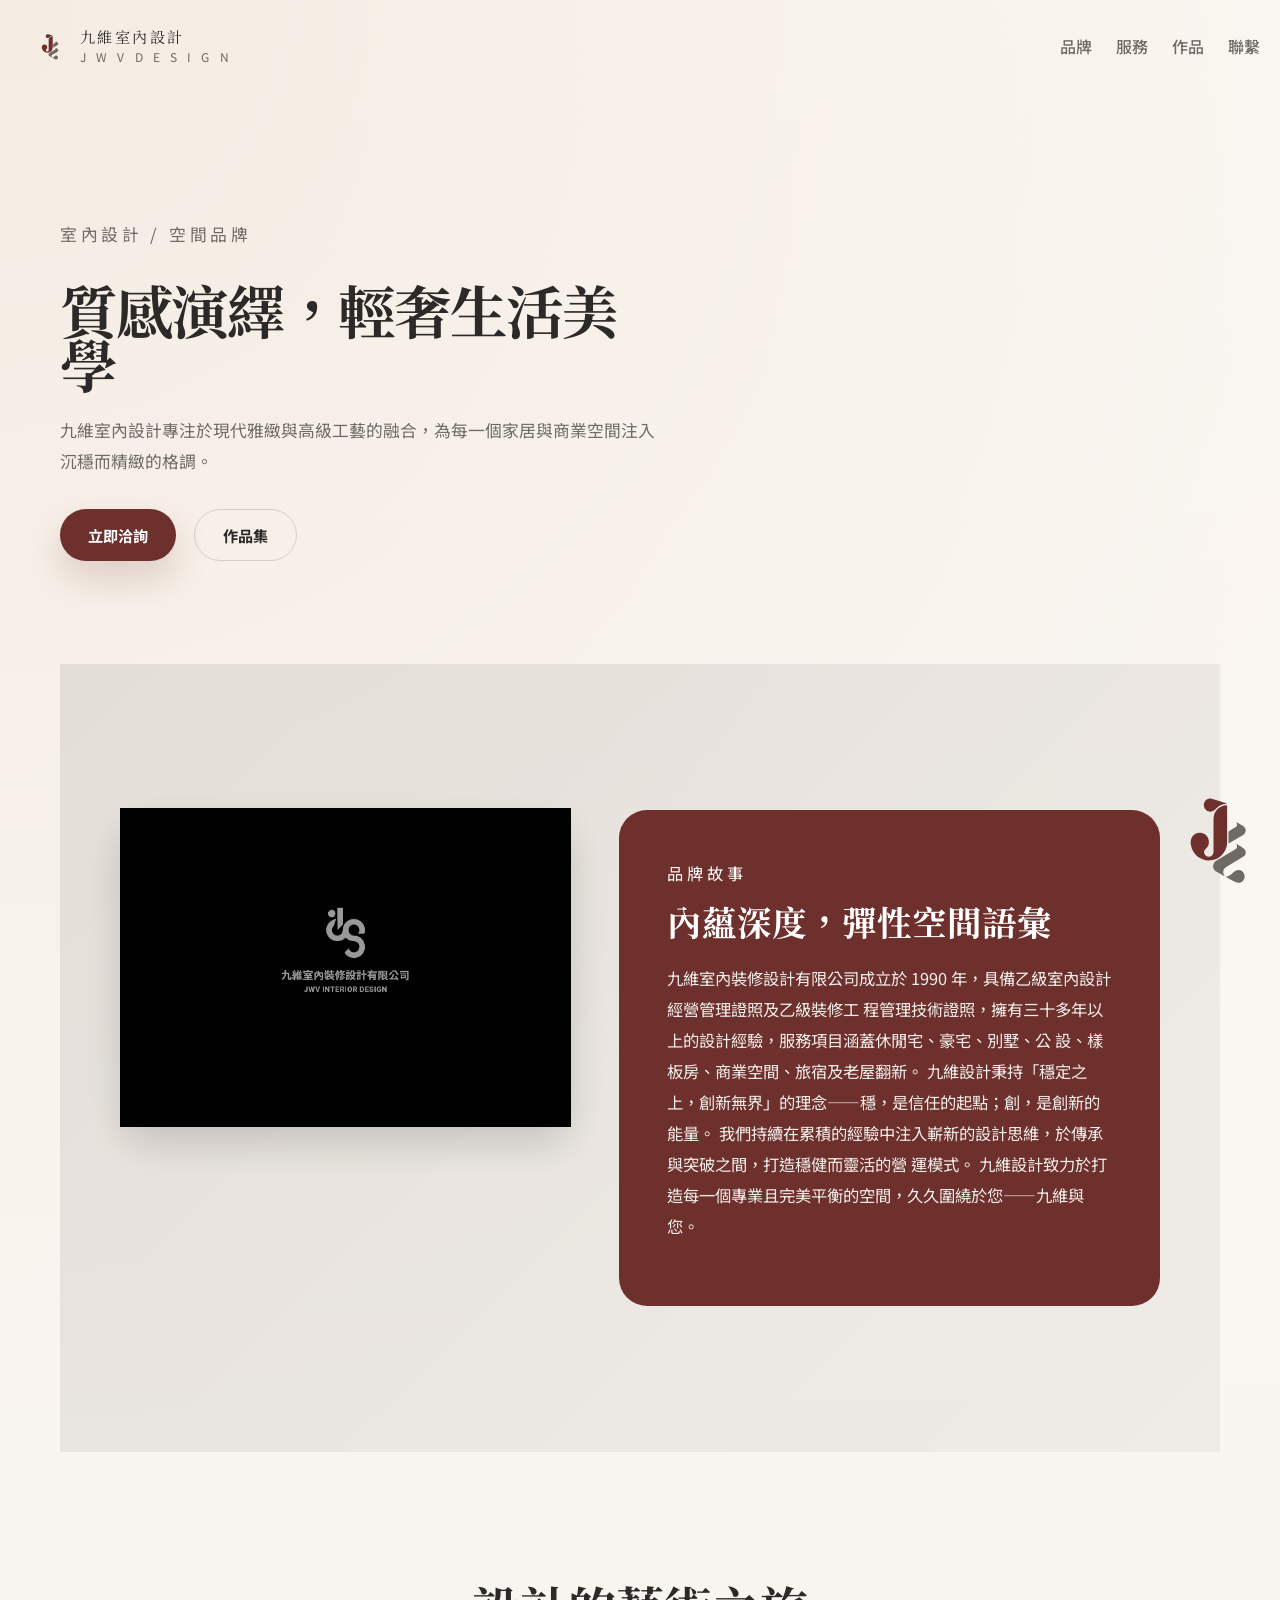
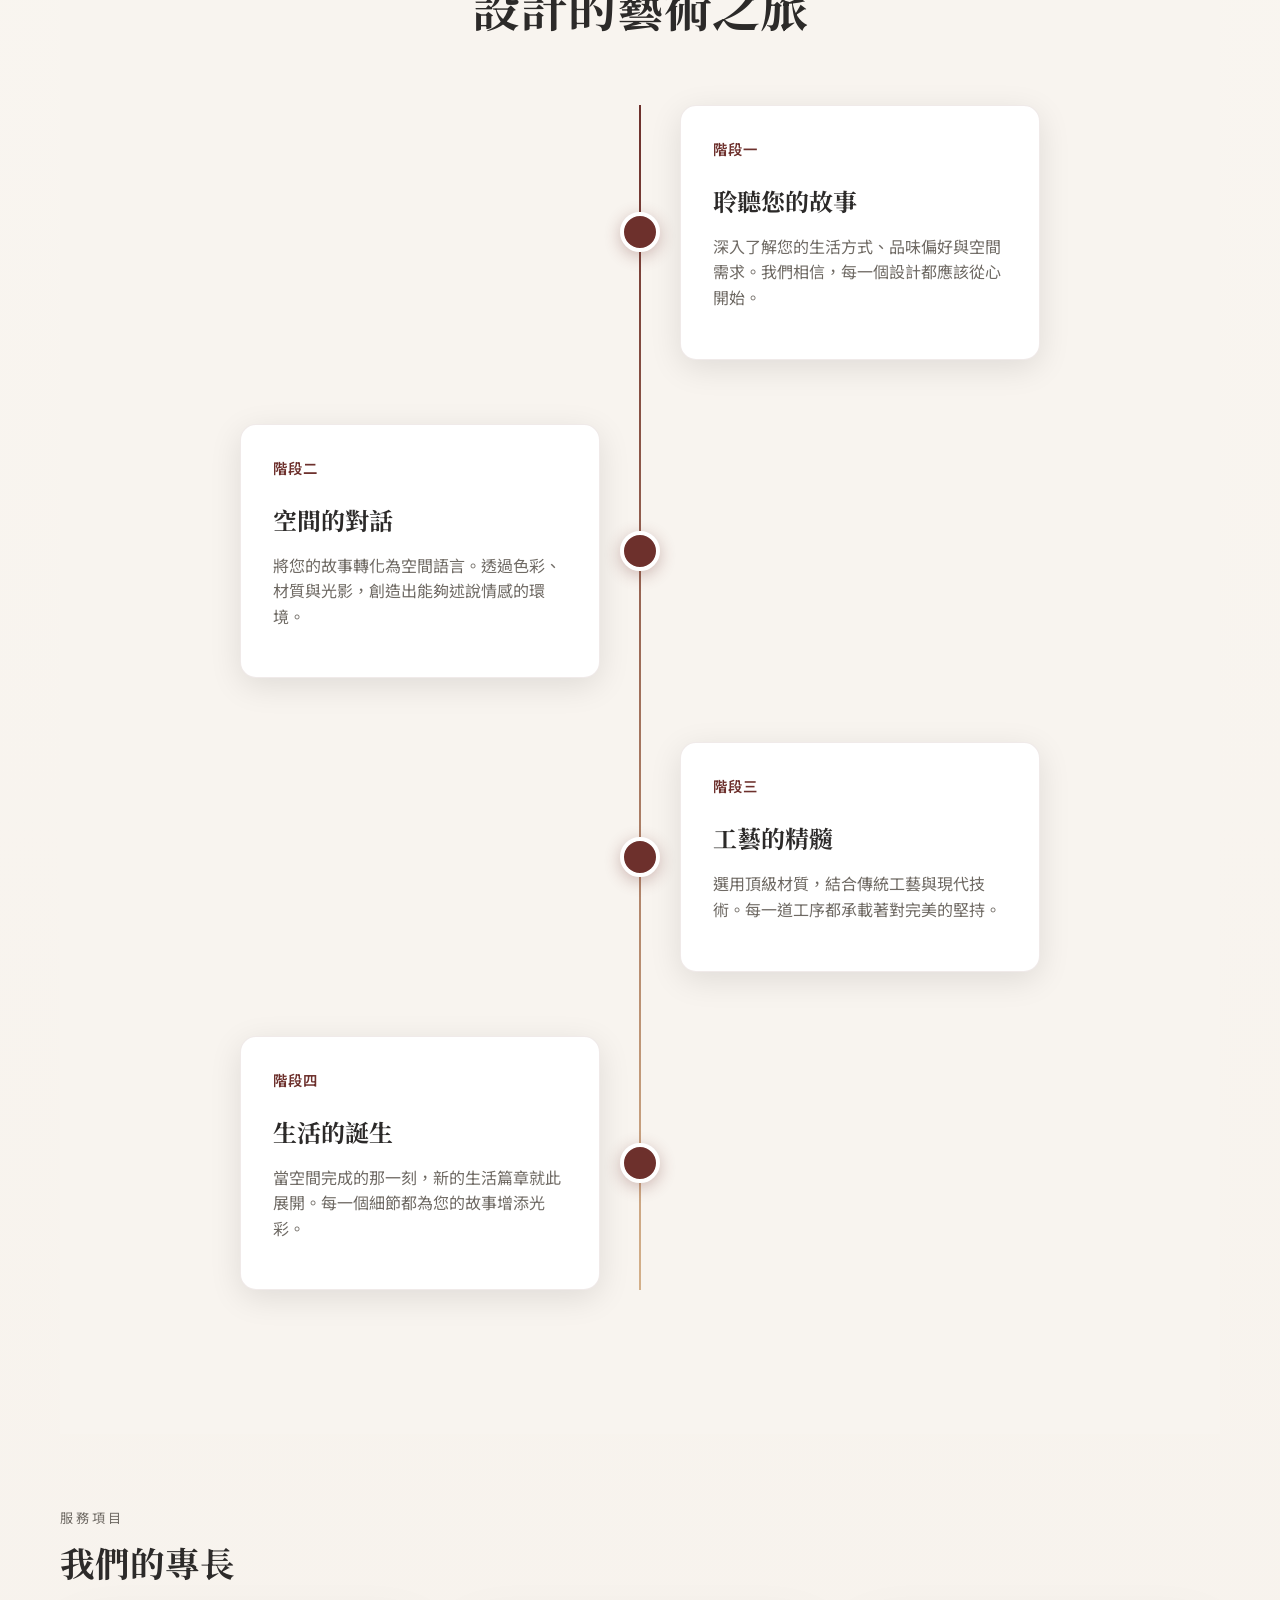
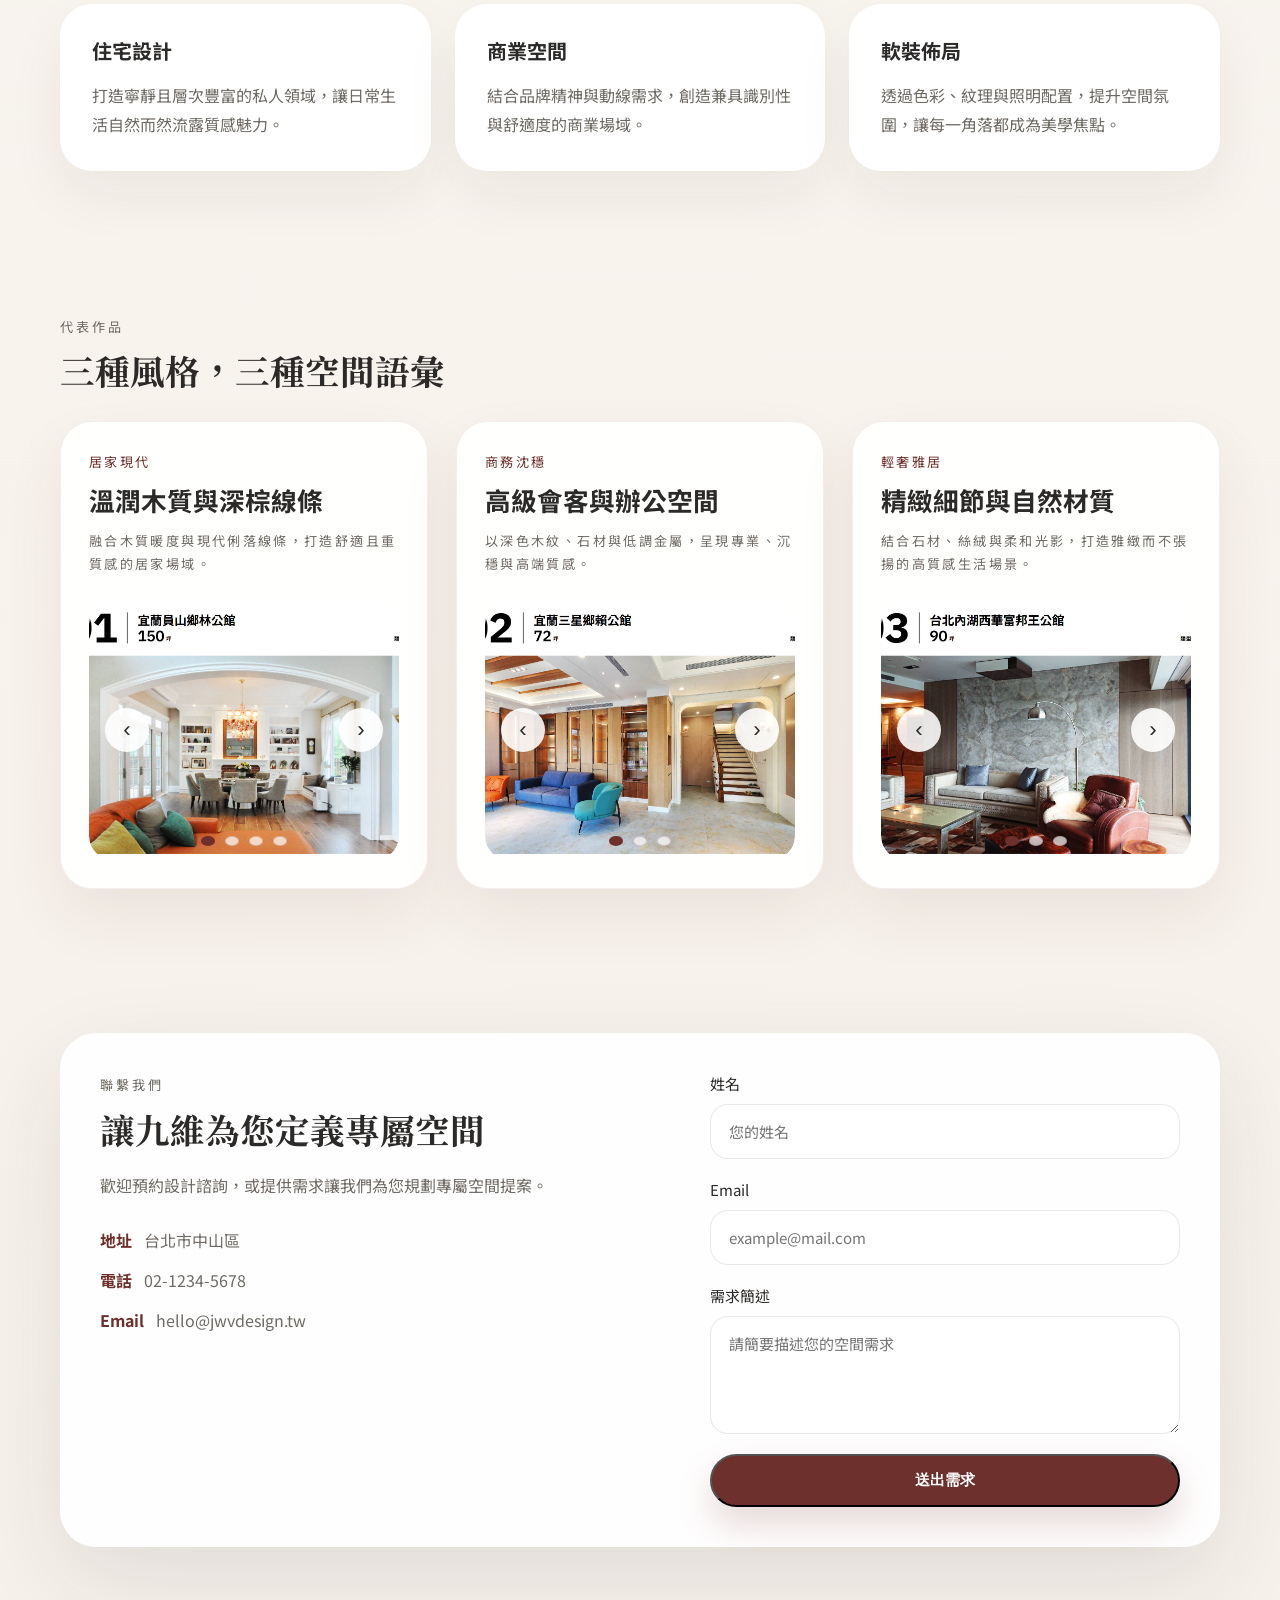
==== commit 0ca3a129: "update page design" ====
--- a/index.html
+++ b/index.html
@@ -15,7 +15,7 @@
   <div class="splash-overlay" id="splashOverlay">
     <div class="splash-container">
       <div class="splash-logo">
-        <img src="./assets/logo.svg" alt="九維室內設計 logo">
+        <span class="logo"></span>
       </div>
       <div class="splash-brand">
         <h1 class="splash-brand-title">九維室內設計</h1>
@@ -33,7 +33,7 @@
   <div class="page-shell">
     <header class="site-header">
       <div class="brand-logo" aria-label="九維室內設計品牌標誌">
-        <img class="brand-logo-image" src="./assets/logo.svg" alt="九維室內設計 logo">
+        <span class="logo brand-logo-image"></span>
         <div class="brand-wordmark">
           <p class="brand-chinese">九維室內設計</p>
           <p class="brand-english">J W V D E S I G N</p>
@@ -242,15 +242,30 @@
     </main>
   </div>
 
-  <!-- 即時聊天 -->
+  <!-- 聯絡選單 -->
   <div class="live-chat-widget" id="chatWidget">
-    <img src="./assets/logo.svg" alt="chat" class="icon" id="chatIcon">
-    <div class="chat-messages" id="chatMessages">
-      <div class="chat-message bot">您好！我是九維設計助手，有什麼可以幫助您的嗎？</div>
-    </div>
-    <div class="chat-input-area" id="chatInput">
-      <input type="text" class="chat-input" id="chatInputField" placeholder="輸入您的問題...">
-      <button class="chat-send" id="chatSend">發送</button>
+    
+    <button type="button" class="chat-toggle" id="chatToggle" aria-label="開啟聯絡選單" title="聯絡我們">
+      <span class="logo logo-brand-image"></span>
+    </button>
+    <div class="chat-panel" id="chatPanel">
+      <div class="chat-options" id="chatOptions">
+        <a href="tel:+8862112345678" class="contact-link" aria-label="電話聯絡">
+          <span class="contact-icon icon-phone" title="電話"></span>
+        </a>
+        <a href="mailto:d1611007@gmail.com" class="contact-link" aria-label="Email 聯絡">
+          <span class="contact-icon icon-email" title="Email"></span>
+        </a>
+        <a href="https://www.facebook.com/leaderIDS/?locale=zh_TW" target="_blank" rel="noopener" class="contact-link" aria-label="Facebook">
+          <span class="contact-icon icon-fb" title="Facebook"></span>
+        </a>
+        <a href="https://www.instagram.com/jwv_interiordesign/" target="_blank" rel="noopener" class="contact-link" aria-label="Instagram">
+          <span class="contact-icon icon-instagram" title="Instagram"></span>
+        </a>
+        <a href="https://www.threads.com/@jwv_interiordesign/" target="_blank" rel="noopener" class="contact-link" aria-label="Threads">
+          <span class="contact-icon icon-line" title="line"></span>
+        </a>
+      </div>
     </div>
   </div>
     
--- a/assets/styles.css
+++ b/assets/styles.css
@@ -89,17 +89,26 @@
 }
 .splash-logo {
   width: 120px;
-  height: 120px;
+  height: 40px;
   display: flex;
   align-items: center;
   justify-content: center;
   animation: splash-logo-float 3s ease-in-out infinite;
 }
 .splash-logo img {
-  width: 100%;
-  height: 100%;
+  width: 320px;
+  height: 320px;
   object-fit: contain;
 }
+.logo {
+		width: 200px;
+		height: 200px;
+		fill: var(--accent);
+		background-image: url(logo.svg);
+    background-position: center;
+    background-size: cover;
+}
+  
 @keyframes splash-logo-float {
   0%, 100% { transform: translateY(0); }
   50% { transform: translateY(-20px); }
@@ -180,7 +189,7 @@
   justify-content: space-between;
   align-items: center;
   gap: 32px;
-  padding: 16px 0 24px;
+  padding: 16px 20px 24px 20px;
   opacity: 0;
   -webkit-animation: fadeSlideUp 0.9s ease forwards;
   animation: fadeSlideUp 0.9s ease forwards;
@@ -190,11 +199,10 @@
 .brand-logo {
   display: flex;
   align-items: center;
-  gap: 18px;
 }
 .brand-logo-image {
-  width: 56px;
-  height: auto;
+  width: 60px;
+  height: 60px;
   display: block;
 }
 .brand-wordmark {
@@ -868,87 +876,138 @@
       right: 2rem;
       width: 60px;
       height: 60px;
-      background: linear-gradient(45deg, #6d302c 0%, #8b3a34 100%);
       border-radius: 50%;
       display: flex;
       align-items: center;
       justify-content: center;
       color: white;
-      cursor: pointer;
-      box-shadow: 0 8px 32px rgba(109,48,44,0.3);
       transition: all 0.3s ease;
       z-index: 1000;
     }
 
     .live-chat-widget:hover {
       transform: scale(1.1);
-      box-shadow: 0 12px 48px rgba(109,48,44,0.4);
+      /* box-shadow: 0 12px 48px rgba(109,48,44,0.4); */
     }
 
     .live-chat-widget.expanded {
-      width: 300px;
-      height: 400px;
+      width: 85px;
+      height: auto;
+      min-height: 320px;
       border-radius: 20px;
       flex-direction: column;
       padding: 1rem;
-    }
-
-    .chat-messages {
-      flex: 1;
-      overflow-y: auto;
-      margin-bottom: 1rem;
+      justify-content: flex-start;
+      
+    }
+
+    .chat-toggle {
+      width: 60px;
+      height: 60px;
+      border: none;
+      background: transparent;
+      display: flex;
+      align-items: center;
+      justify-content: center;
+      cursor: pointer;
+      padding: 0;
+    }
+
+    .chat-toggle .icon {
+      width: 38px;
+      height: 38px;
+    }
+
+    .chat-panel {
       display: none;
-    }
-
-    .chat-messages.show {
-      display: block;
-    }
-
-    .chat-message {
-      margin-bottom: 0.5rem;
-      padding: 0.5rem;
-      border-radius: 10px;
-      font-size: 0.9rem;
-    }
-
-    .chat-message.bot {
-      background: rgba(255,255,255,0.1);
-      align-self: flex-start;
-    }
-
-    .chat-message.user {
-      background: #d4b08a;
+      width: 100%;
+      gap: 1rem;
+      margin-top: 0.5rem;
+      color: #f7efe9;
+    }
+
+    .live-chat-widget.expanded .chat-panel {
+      display: flex;
+    }
+    
+    .chat-options {
+      display: grid;
+      grid-template-columns: repeat(1, minmax(0, 1fr));
+    }
+
+    .contact-link {
+      display: flex;
+      flex-direction: column;
+      align-items: center;
+      justify-content: center;
+      padding: 0.3rem 0.25rem;
+      text-decoration: none;
+    }
+
+    .contact-link:hover {
+      transform: translateY(-2px);
+      border-radius: 18px;
+      background: rgba(255,255,255,0.08);
+    }
+
+    .contact-icon {
+      width: 48px;
+      height: 48px;
+      border-radius: 50%;
+      display: grid;
+      place-items: center;
+      background: rgba(255,255,255,0.18);
       color: #2c2a29;
-      align-self: flex-end;
-    }
-
-    .chat-input-area {
-      display: none;
-      gap: 0.5rem;
-    }
-
-    .chat-input-area.show {
-      display: flex;
-    }
-
-    .chat-input {
-      flex: 1;
-      padding: 0.5rem;
-      border: 1px solid rgba(255,255,255,0.3);
-      border-radius: 20px;
-      background: rgba(255,255,255,0.1);
-      color: white;
-    }
-
-    .chat-input::placeholder {
-      color: rgba(255,255,255,0.7);
-    }
-
-    .chat-send {
-      padding: 0.5rem 1rem;
-      background: #d4b08a;
-      color: #2c2a29;
-      border: none;
-      border-radius: 20px;
-      cursor: pointer;
-    }    +      font-size: 1.3rem;
+    }
+    .contact-icon:hover {
+      transform: scale(1.1);
+      box-shadow: 0 12px 48px rgba(109,48,44,0.4)
+    }
+
+    .contact-label {
+      font-size: 0.8rem;
+      letter-spacing: 0.08em;
+      text-transform: uppercase;
+      color: #f7efe9;
+    }
+
+    .contact-link span {
+      pointer-events: none;
+    }    
+
+    .icon-email {
+      background-image: url(../img/icons/email.png);
+      background-position: center;
+      background-size: cover
+    }
+
+    .icon-fb {
+      background-image: url(../img/icons/facebook.png);
+      background-position: center;
+      background-size: cover
+    }
+
+    .icon-instagram {
+      background-image: url(../img/icons/instagram.png);
+      background-position: center; 
+      background-size: cover
+    }
+
+    .icon-line {
+      background-image: url(../img/icons/line.png);
+      background-position: center;
+      background-size: cover
+    }
+
+    .icon-phone {
+      background-image: url(../img/icons/phone.png);
+      background-position: center;
+      background-size: cover
+    }
+    
+    .icon-threads {
+      background-image: url(../img/icons/threads.png);
+      background-position: center;
+      background-size: cover
+    }
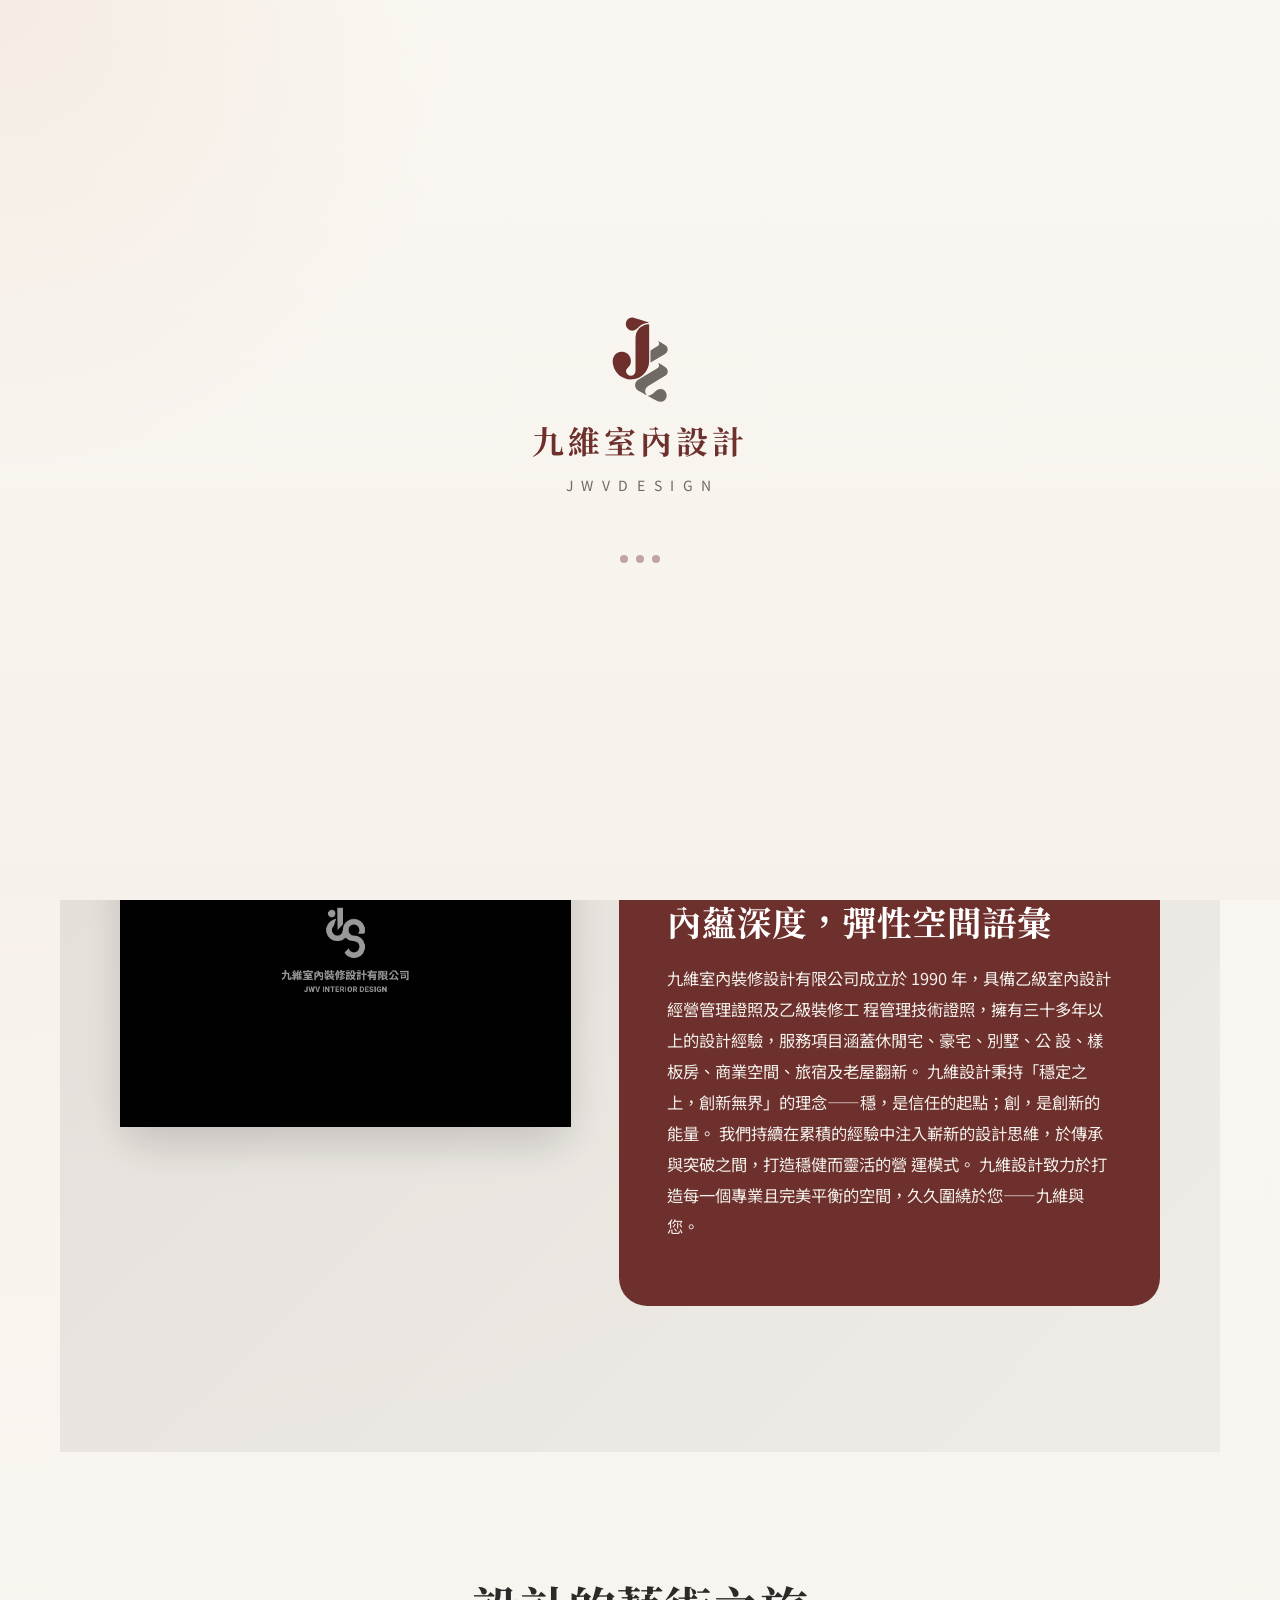
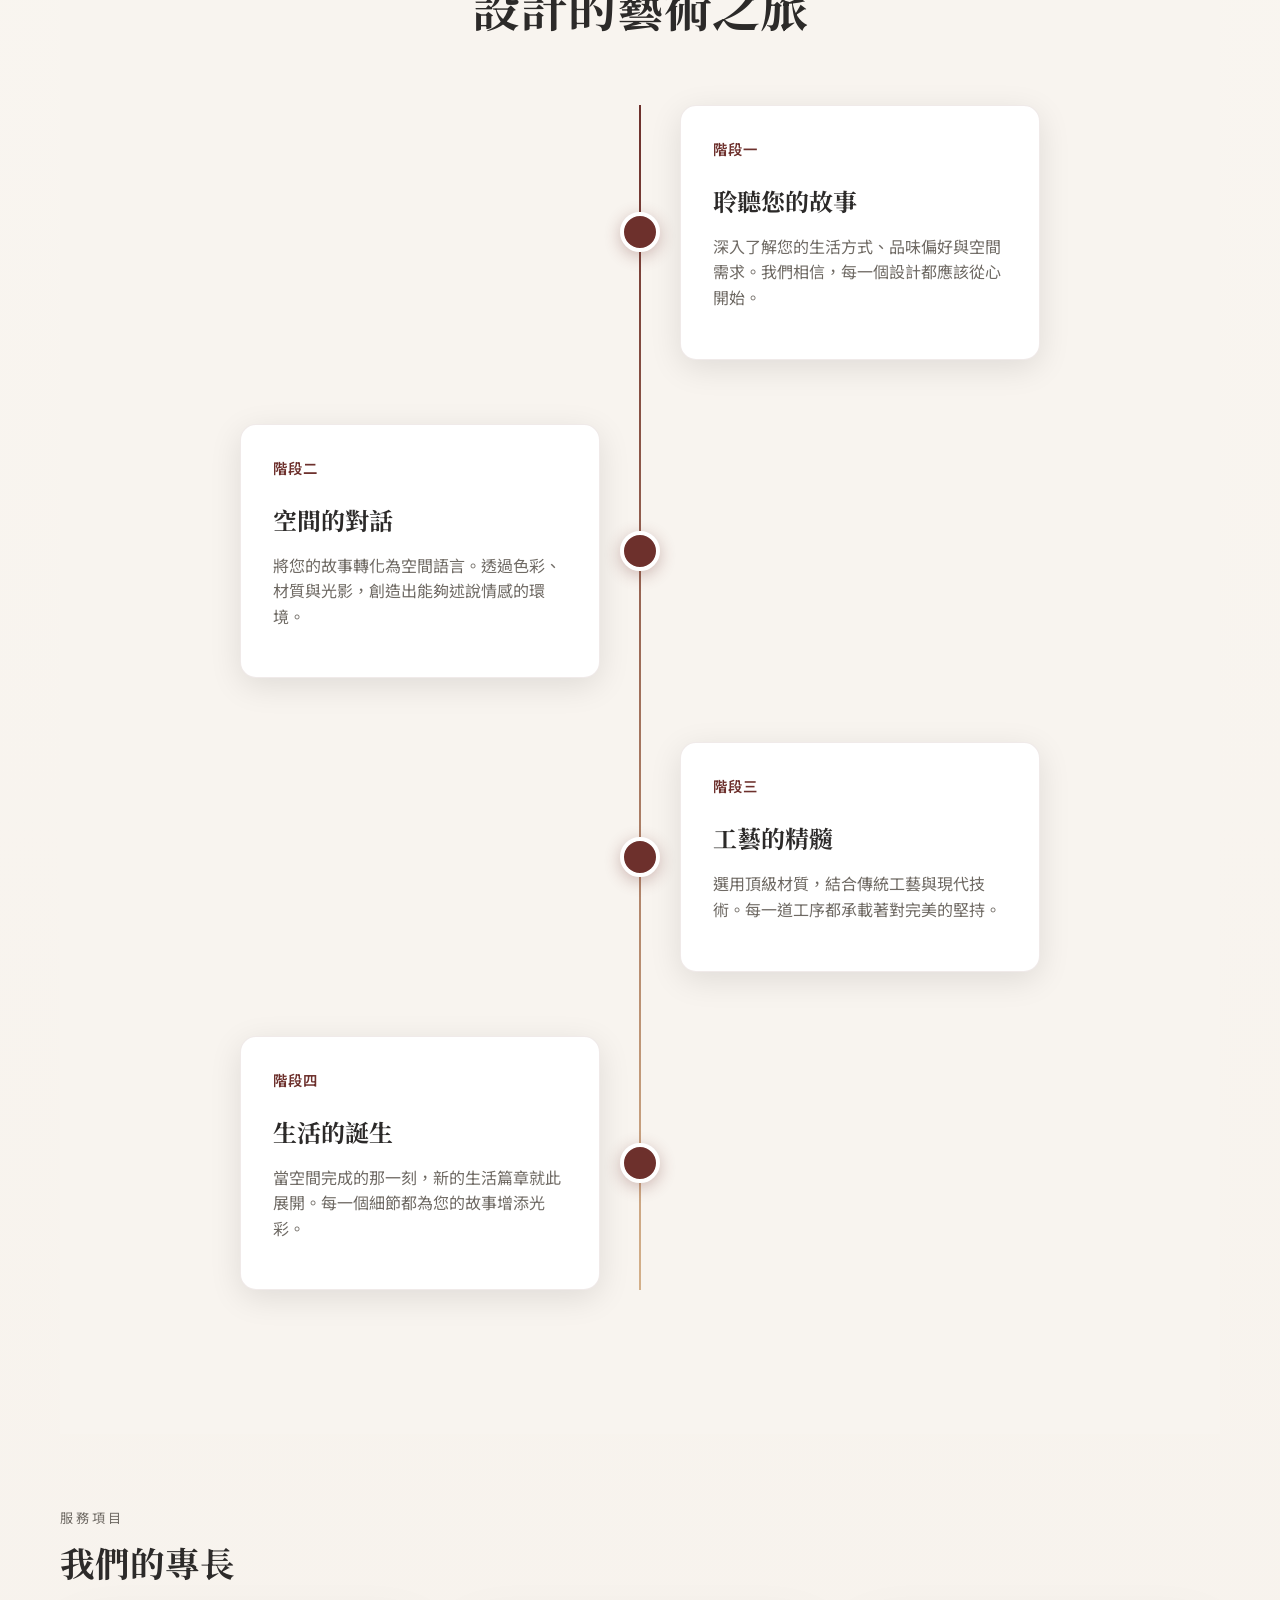
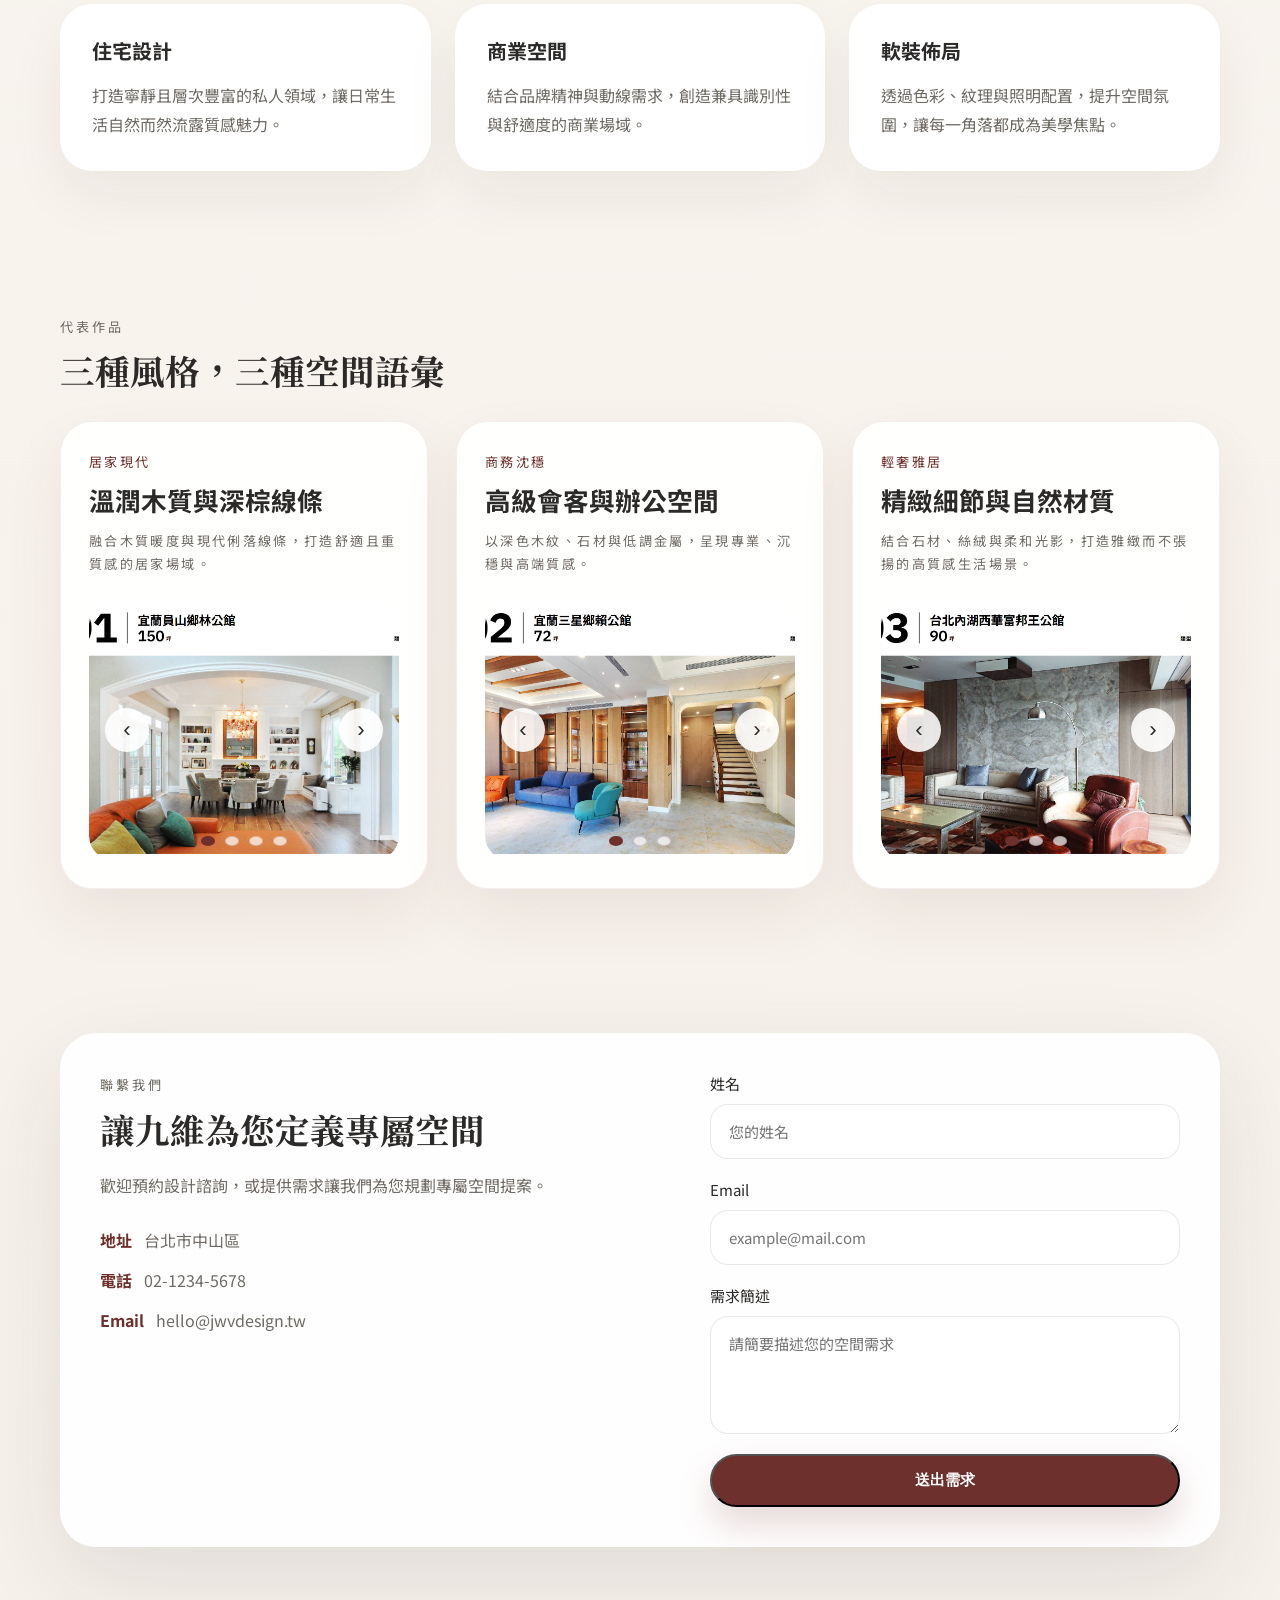
==== commit a5e9c3e0: "add service page" ====
--- a/index.html
+++ b/index.html
@@ -40,8 +40,9 @@
         </div>
       </div>
       <nav class="site-nav">
+        <!-- <a href="./index.html">首頁</a> -->
         <a href="#about">品牌</a>
-        <a href="#services">服務</a>
+        <a href="./service.html">服務</a>
         <a href="./portfolio.html">作品</a>
         <a href="#contact">聯繫</a>
       </nav>
@@ -49,14 +50,18 @@
 
     <main>
       <section class="hero" id="hero">
+        <div class="hero-bg-carousel" aria-hidden="true">
+          <div class="bg-slide active" style="background-image: url('./img/collection/01_1.jpg');"></div>
+          <div class="bg-slide" style="background-image: url('./img/collection/02_1.jpg');"></div>
+          <div class="bg-slide" style="background-image: url('./img/collection/03_1.jpg');"></div>
+          <div class="bg-slide" style="background-image: url('./img/collection/01_2.jpg');"></div>
+          <div class="bg-slide" style="background-image: url('./img/collection/02_2.jpg');"></div>
+          <div class="hero-bg-overlay"></div>
+        </div>
         <div class="hero-copy">
           <p class="eyebrow">室內設計 / 空間品牌</p>
           <h1>質感演繹，輕奢生活美學</h1>
           <p>九維室內設計專注於現代雅緻與高級工藝的融合，為每一個家居與商業空間注入沉穩而精緻的格調。</p>
-          <div class="hero-actions">
-            <a class="button button-primary" href="#contact">立即洽詢</a>
-            <a class="button button-outline" href="#works">作品集</a>
-          </div>
         </div>
         <div class="hero-media">
           <div class="media-card">
--- a/assets/styles.css
+++ b/assets/styles.css
@@ -55,6 +55,8 @@
   50% { box-shadow: 0 24px 48px rgba(109, 48, 44, 0.26); }
 }
 @keyframes glowBorder {
+  0%, 100% { box-shadow: 0 18px 36px rgba(109, 48, 44, 0.18); }
+  50% { box-shadow: 0 24px 48px rgba(109, 48, 44, 0.26); }
 }
 
 /* Splash Screen Styles */
@@ -176,13 +178,8 @@
   .splash-brand-subtitle { font-size: 0.75rem; }
 }
 
-  0%, 100% { box-shadow: 0 18px 36px rgba(109, 48, 44, 0.18); }
-  50% { box-shadow: 0 24px 48px rgba(109, 48, 44, 0.26); }
-}
 .page-shell {
-  max-width: 1300px;
   margin: 0 auto;
-  padding: 32px 24px 64px;
 }
 .site-header {
   display: flex;
@@ -237,11 +234,41 @@
   color: var(--accent);
 }
 .hero {
+  position: relative;
+  overflow: hidden;
   display: grid;
   grid-template-columns: 1.1fr 0.9fr;
   gap: 48px;
   align-items: center;
   padding: 80px 0 64px;
+}
+.hero-bg-carousel {
+  position: absolute;
+  inset: 0;
+  z-index: 0;
+  display: block;
+}
+.bg-slide {
+  position: absolute;
+  inset: 0;
+  background-size: cover;
+  background-position: center;
+  opacity: 0;
+  transition: opacity 1.2s ease;
+}
+.bg-slide.active {
+  opacity: 1;
+}
+.hero-bg-overlay {
+  position: absolute;
+  inset: 0;
+  background: linear-gradient(180deg, rgba(248, 244, 240, 0.24), rgba(44, 42, 41, 0.12));
+  pointer-events: none;
+}
+.hero-copy,
+.hero-media {
+  position: relative;
+  z-index: 1;
 }
 .hero-copy {
   max-width: 640px;
@@ -286,12 +313,14 @@
   font-size: clamp(3rem, 4.5vw, 4.8rem);
   line-height: 0.95;
   letter-spacing: -0.04em;
+  text-shadow: 2px 4px 4px var(--bg);
 }
 .hero p {
   margin: 0 0 32px;
   font-size: 1.05rem;
   line-height: 1.85;
   color: var(--muted);
+  text-shadow: 2px 4px 4px var(--bg);
 }
 .hero-actions {
   display: flex;
@@ -726,13 +755,119 @@
   border-color: rgba(109, 48, 44, 0.35);
   box-shadow: 0 0 0 4px rgba(109, 48, 44, 0.07);
 }
+.service-hero {
+  padding: 84px 0 42px;
+}
+.service-hero h1 {
+  margin: 0 0 24px;
+  font-family: 'Noto Serif TC', serif;
+  font-size: clamp(2.9rem, 4vw, 4.4rem);
+  line-height: 1.05;
+  max-width: 720px;
+}
+.service-hero p {
+  max-width: 680px;
+  color: var(--muted);
+  font-size: 1.05rem;
+  line-height: 1.9;
+}
+.service-overview {
+  display: grid;
+  grid-template-columns: repeat(4, minmax(0, 1fr));
+  gap: 24px;
+  margin: 48px 0 72px;
+}
+.service-card {
+  padding: 32px;
+  border-radius: 32px;
+  background: rgba(255, 255, 255, 0.96);
+  border: 1px solid rgba(109, 48, 44, 0.1);
+  box-shadow: 0 28px 60px rgba(44, 42, 41, 0.08);
+}
+.service-tag {
+  display: inline-block;
+  margin-bottom: 16px;
+  color: var(--accent);
+  letter-spacing: 0.18em;
+  text-transform: uppercase;
+  font-size: 0.78rem;
+}
+.service-card h3 {
+  margin: 0 0 16px;
+  font-size: 1.35rem;
+  line-height: 1.35;
+}
+.faq-section {
+  padding: 64px 0;
+  background: linear-gradient(180deg, rgba(248, 244, 239, 0.95), rgba(255, 255, 255, 0.95));
+  border-radius: 36px;
+  box-shadow: 0 28px 70px rgba(44, 42, 41, 0.08);
+}
+.faq-section .section-label {
+  margin-bottom: 12px;
+}
+.faq-section h2 {
+  margin: 0 0 40px;
+  font-family: 'Noto Serif TC', serif;
+  font-size: clamp(2.4rem, 3vw, 3.4rem);
+  line-height: 1.05;
+  max-width: 680px;
+}
+.faq-grid {
+  display: grid;
+  grid-template-columns: repeat(2, minmax(0, 1fr));
+  gap: 24px;
+}
+.faq-item {
+  padding: 30px;
+  border-radius: 28px;
+  background: var(--surface);
+  border: 1px solid rgba(44, 42, 41, 0.08);
+  box-shadow: 0 16px 32px rgba(44, 42, 41, 0.05);
+}
+.faq-tag {
+  display: inline-block;
+  margin-bottom: 18px;
+  color: var(--accent);
+  text-transform: uppercase;
+  letter-spacing: 0.18em;
+  font-size: 0.78rem;
+}
+.faq-question {
+  margin: 0 0 14px;
+  font-size: 1.05rem;
+  font-weight: 600;
+  color: var(--text);
+  line-height: 1.45;
+}
+.faq-answer {
+  margin: 0;
+  color: var(--muted);
+  line-height: 1.8;
+}
+.visually-hidden {
+  position: absolute;
+  width: 1px;
+  height: 1px;
+  padding: 0;
+  margin: -1px;
+  overflow: hidden;
+  clip: rect(0, 0, 0, 0);
+  white-space: nowrap;
+  border: 0;
+}
 @media (max-width: 960px) {
   .hero,
   .section-grid,
   .services-grid,
   .works-grid,
-  .section-contact .contact-panel {
+  .section-contact .contact-panel,
+  .service-overview,
+  .faq-grid {
     grid-template-columns: 1fr;
+  }
+  .service-hero {
+    padding: 56px 0 30px;
   }
   .hero {
     padding: 56px 0 48px;
@@ -1010,4 +1145,387 @@
       background-image: url(../img/icons/threads.png);
       background-position: center;
       background-size: cover
-    }+    }
+
+
+    /*********** 作品集頁面專用樣式 ************/
+    .portfolio-hero {
+      text-align: center;
+      padding: 80px 0 60px;
+      opacity: 0;
+      animation: fadeSlideUp 0.9s ease forwards;
+      animation-delay: 0.15s;
+    }
+
+    .portfolio-hero h1 {
+      font-family: 'Noto Serif TC', serif;
+      font-size: 2.8rem;
+      font-weight: 600;
+      margin: 24px 0 16px;
+      color: var(--text);
+      letter-spacing: 0.02em;
+    }
+
+    .portfolio-hero p {
+      font-size: 1.1rem;
+      color: var(--muted);
+      max-width: 600px;
+      margin: 0 auto;
+      line-height: 1.6;
+    }
+
+    .portfolio-filter {
+      display: flex;
+      justify-content: center;
+      gap: 16px;
+      margin: 60px 0 80px;
+      flex-wrap: wrap;
+      opacity: 0;
+      animation: fadeSlideUp 0.9s ease forwards;
+      animation-delay: 0.3s;
+    }
+
+    .filter-btn {
+      padding: 12px 28px;
+      border: 2px solid var(--border);
+      background: transparent;
+      color: var(--text);
+      font-size: 0.95rem;
+      font-weight: 500;
+      cursor: pointer;
+      transition: all 0.3s ease;
+      border-radius: 4px;
+      font-family: 'Noto Sans TC', sans-serif;
+    }
+
+    .filter-btn:hover {
+      border-color: var(--accent);
+      color: var(--accent);
+    }
+
+    .filter-btn.active {
+      background: var(--accent);
+      color: white;
+      border-color: var(--accent);
+    }
+
+    .portfolio-grid {
+      display: grid;
+      grid-template-columns: repeat(auto-fit, minmax(380px, 1fr));
+      gap: 48px;
+      margin-bottom: 100px;
+    }
+
+    .portfolio-item {
+      opacity: 0;
+      animation: fadeSlideUp 0.6s ease forwards;
+      transition: all 0.3s ease;
+    }
+
+    .portfolio-item.hidden {
+      display: none;
+    }
+
+    .portfolio-item-image {
+      position: relative;
+      overflow: hidden;
+      border-radius: 8px;
+      aspect-ratio: 4/3;
+      background: var(--surface-soft);
+      margin-bottom: 24px;
+    }
+
+    .portfolio-item-image img {
+      width: 100%;
+      height: 100%;
+      object-fit: cover;
+      transition: transform 0.4s ease;
+    }
+
+    .portfolio-item:hover .portfolio-item-image img {
+      transform: scale(1.05);
+    }
+
+    .portfolio-item-overlay {
+      position: absolute;
+      top: 0;
+      left: 0;
+      right: 0;
+      bottom: 0;
+      background: rgba(44, 42, 41, 0.4);
+      display: flex;
+      align-items: center;
+      justify-content: center;
+      opacity: 0;
+      transition: opacity 0.3s ease;
+    }
+
+    .portfolio-item:hover .portfolio-item-overlay {
+      opacity: 1;
+    }
+
+    .overlay-btn {
+      padding: 10px 24px;
+      background: white;
+      color: var(--accent);
+      border: none;
+      border-radius: 4px;
+      font-size: 0.95rem;
+      font-weight: 500;
+      cursor: pointer;
+      transition: all 0.3s ease;
+    }
+
+    .overlay-btn:hover {
+      background: var(--accent);
+      color: white;
+    }
+
+    .portfolio-item-content h3 {
+      font-family: 'Noto Serif TC', serif;
+      font-size: 1.4rem;
+      font-weight: 600;
+      margin: 0 0 12px;
+      color: var(--text);
+    }
+
+    .portfolio-item-category {
+      display: inline-block;
+      font-size: 0.85rem;
+      color: var(--muted);
+      text-transform: uppercase;
+      letter-spacing: 0.1em;
+      margin-bottom: 12px;
+    }
+
+    .portfolio-item-desc {
+      color: var(--muted);
+      font-size: 0.95rem;
+      line-height: 1.6;
+      margin: 12px 0 0;
+    }
+
+    .portfolio-item-meta {
+      display: flex;
+      gap: 24px;
+      margin-top: 16px;
+      font-size: 0.9rem;
+      color: var(--muted);
+    }
+
+    .meta-item {
+      display: flex;
+      align-items: center;
+      gap: 6px;
+    }
+
+    /* 詳情頁面 */
+    .portfolio-detail {
+      display: none;
+      position: fixed;
+      top: 0;
+      left: 0;
+      right: 0;
+      bottom: 0;
+      background: rgba(44, 42, 41, 0.8);
+      z-index: 1000;
+      align-items: center;
+      justify-content: center;
+      overflow-y: auto;
+      padding: 32px 16px;
+    }
+
+    .portfolio-detail.active {
+      display: flex;
+    }
+
+    .detail-modal {
+      background: white;
+      border-radius: 8px;
+      max-width: 900px;
+      width: 100%;
+      max-height: 90vh;
+      overflow-y: auto;
+      animation: fadeSlideUp 0.3s ease;
+    }
+
+    .detail-close {
+      position: absolute;
+      top: 20px;
+      right: 20px;
+      width: 40px;
+      height: 40px;
+      background: rgba(44, 42, 41, 0.1);
+      border: none;
+      border-radius: 50%;
+      cursor: pointer;
+      font-size: 24px;
+      color: var(--text);
+      display: flex;
+      align-items: center;
+      justify-content: center;
+      transition: all 0.3s ease;
+    }
+
+    .detail-close:hover {
+      background: var(--accent);
+      color: white;
+    }
+
+    .detail-gallery {
+      position: relative;
+      overflow: hidden;
+      border-radius: 8px 8px 0 0;
+    }
+
+    .detail-gallery img {
+      width: 100%;
+      height: auto;
+      display: block;
+    }
+
+    .detail-content {
+      padding: 48px;
+    }
+
+    .detail-header h2 {
+      font-family: 'Noto Serif TC', serif;
+      font-size: 2rem;
+      font-weight: 600;
+      margin: 0 0 12px;
+      color: var(--text);
+    }
+
+    .detail-category {
+      display: inline-block;
+      font-size: 0.85rem;
+      color: var(--accent);
+      text-transform: uppercase;
+      letter-spacing: 0.1em;
+      margin-bottom: 24px;
+    }
+
+    .detail-info {
+      display: grid;
+      grid-template-columns: repeat(auto-fit, minmax(200px, 1fr));
+      gap: 32px;
+      margin: 32px 0;
+      padding: 32px 0;
+      border-top: 1px solid var(--border);
+      border-bottom: 1px solid var(--border);
+    }
+
+    .info-block h4 {
+      font-size: 0.9rem;
+      color: var(--muted);
+      text-transform: uppercase;
+      letter-spacing: 0.05em;
+      margin: 0 0 8px;
+      font-weight: 600;
+    }
+
+    .info-block p {
+      font-size: 1rem;
+      color: var(--text);
+      margin: 0;
+      line-height: 1.6;
+    }
+
+    .detail-description {
+      margin: 32px 0;
+      color: var(--text);
+      line-height: 1.8;
+      font-size: 1rem;
+    }
+
+    .detail-highlights {
+      background: var(--surface-soft);
+      padding: 24px;
+      border-radius: 8px;
+      margin: 32px 0;
+    }
+
+    .detail-highlights h4 {
+      font-size: 0.95rem;
+      font-weight: 600;
+      color: var(--text);
+      margin: 0 0 16px;
+      text-transform: uppercase;
+      letter-spacing: 0.05em;
+    }
+
+    .highlights-list {
+      list-style: none;
+      padding: 0;
+      margin: 0;
+    }
+
+    .highlights-list li {
+      padding: 8px 0;
+      color: var(--text);
+      font-size: 0.95rem;
+      position: relative;
+      padding-left: 20px;
+    }
+
+    .highlights-list li:before {
+      content: "•";
+      position: absolute;
+      left: 0;
+      color: var(--accent);
+      font-weight: bold;
+    }
+
+    /* 響應式設計 */
+    @media (max-width: 768px) {
+      .portfolio-hero h1 {
+        font-size: 2rem;
+      }
+
+      .portfolio-grid {
+        grid-template-columns: 1fr;
+        gap: 32px;
+      }
+
+      .portfolio-filter {
+        gap: 8px;
+      }
+
+      .filter-btn {
+        padding: 10px 20px;
+        font-size: 0.9rem;
+      }
+
+      .detail-content {
+        padding: 32px 20px;
+      }
+
+      .detail-header h2 {
+        font-size: 1.6rem;
+      }
+
+      .detail-info {
+        grid-template-columns: 1fr;
+        gap: 24px;
+        padding: 24px 0;
+      }
+    }
+
+    @media (max-width: 480px) {
+      .portfolio-hero {
+        padding: 40px 0 30px;
+      }
+
+      .portfolio-hero h1 {
+        font-size: 1.5rem;
+      }
+
+      .portfolio-hero p {
+        font-size: 0.95rem;
+      }
+
+      .detail-modal {
+        max-height: 95vh;
+        border-radius: 12px;
+      }
+    }    
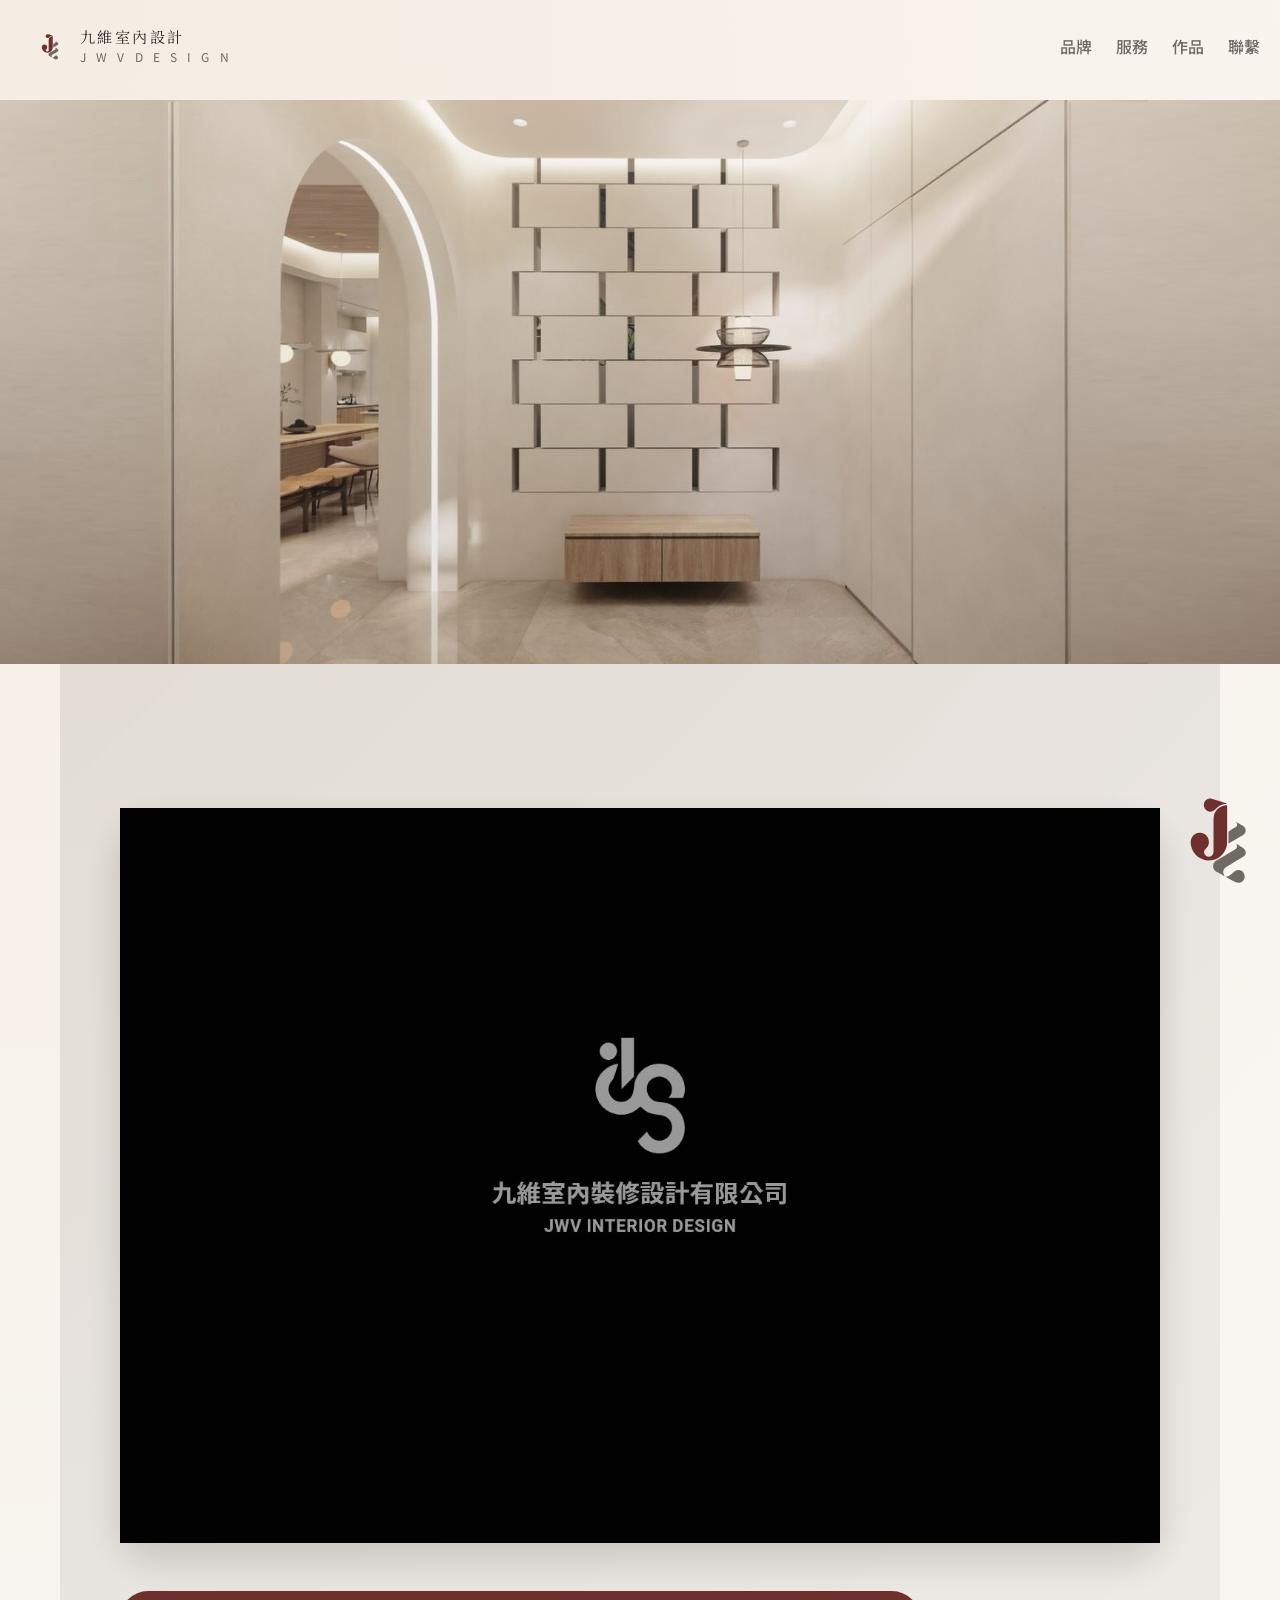
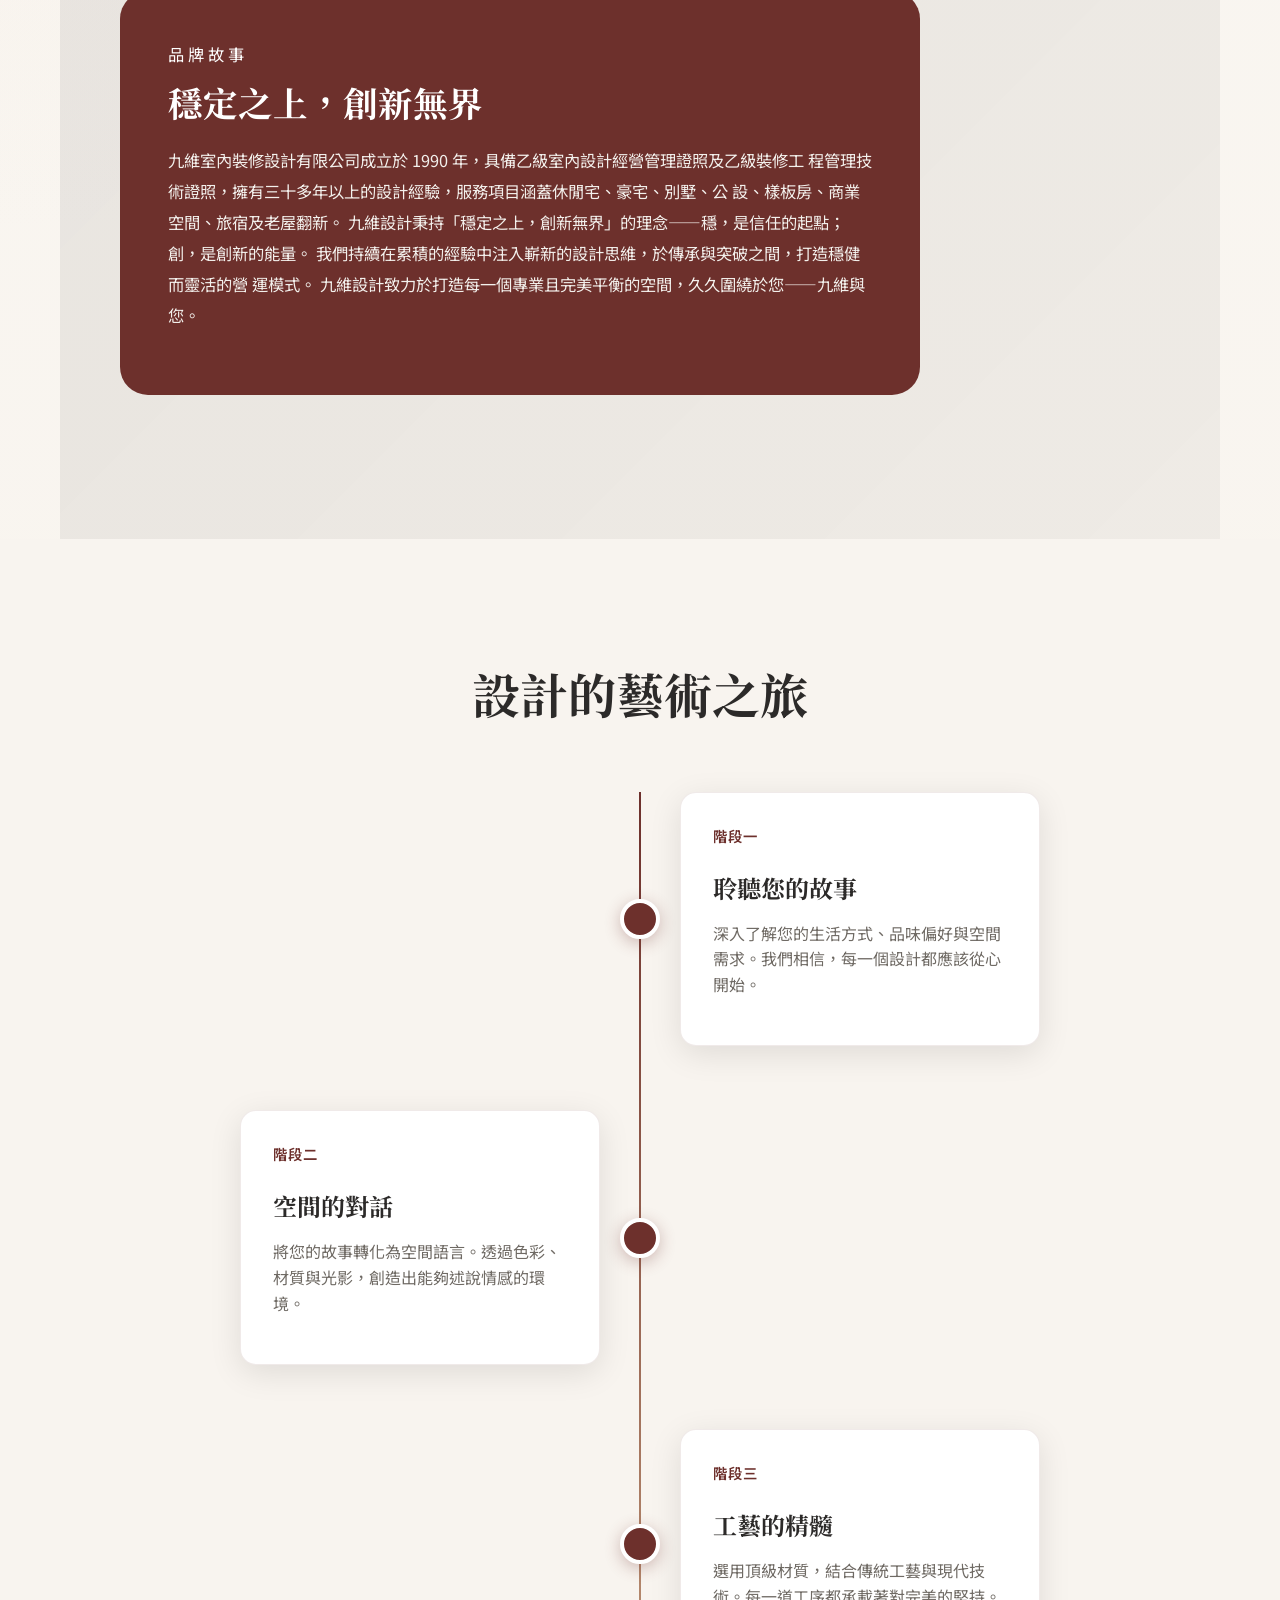
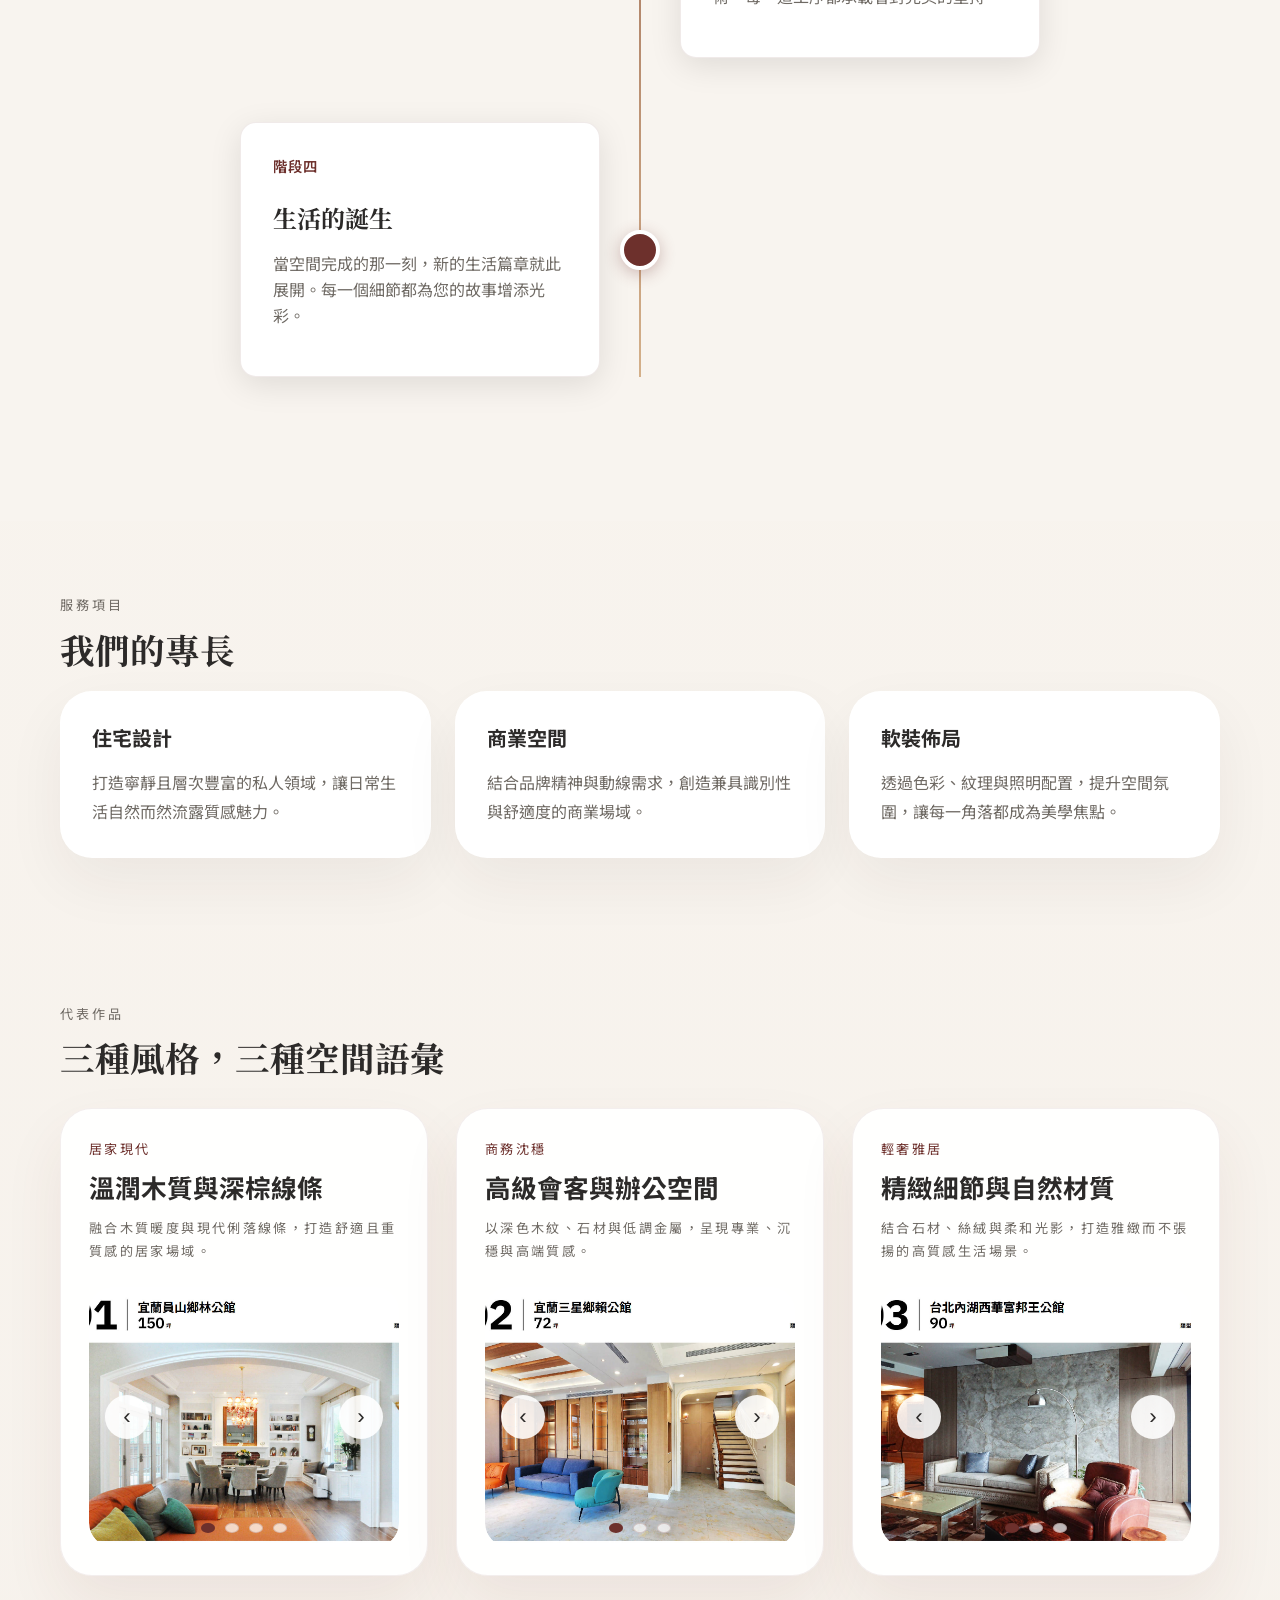
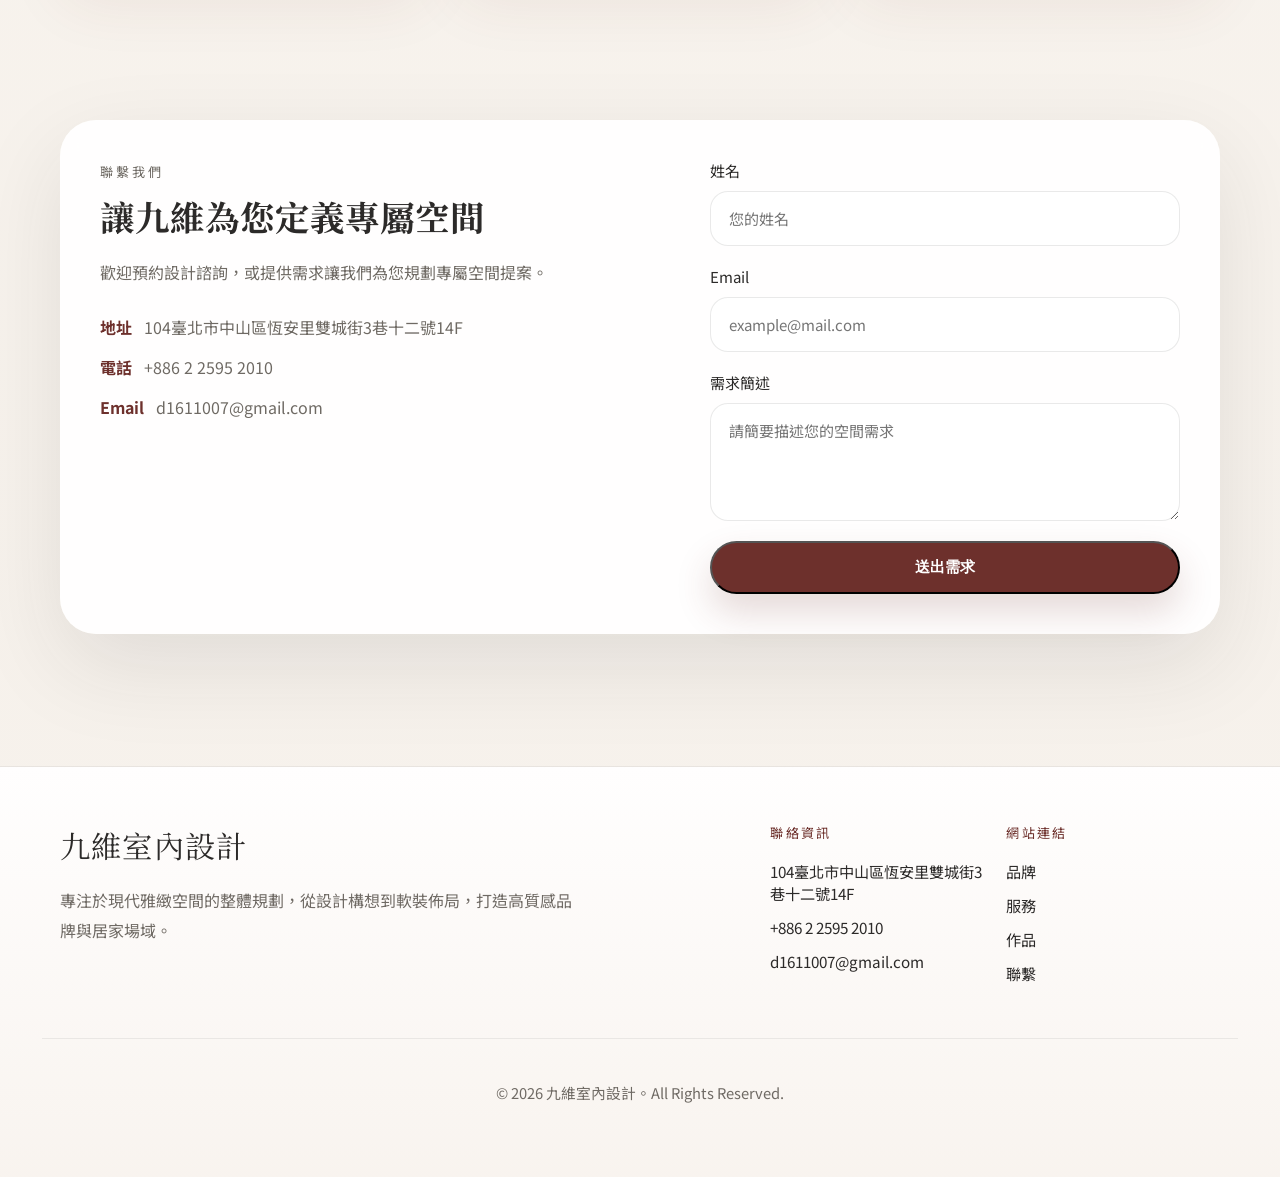
==== commit c07de837: "add about & contcat page" ====
--- a/index.html
+++ b/index.html
@@ -41,28 +41,28 @@
       </div>
       <nav class="site-nav">
         <!-- <a href="./index.html">首頁</a> -->
-        <a href="#about">品牌</a>
+        <a href="./about.html">品牌</a>
         <a href="./service.html">服務</a>
         <a href="./portfolio.html">作品</a>
-        <a href="#contact">聯繫</a>
+        <a href="./contact.html">聯繫</a>
       </nav>
     </header>
 
     <main>
       <section class="hero" id="hero">
         <div class="hero-bg-carousel" aria-hidden="true">
-          <div class="bg-slide active" style="background-image: url('./img/collection/01_1.jpg');"></div>
-          <div class="bg-slide" style="background-image: url('./img/collection/02_1.jpg');"></div>
-          <div class="bg-slide" style="background-image: url('./img/collection/03_1.jpg');"></div>
-          <div class="bg-slide" style="background-image: url('./img/collection/01_2.jpg');"></div>
-          <div class="bg-slide" style="background-image: url('./img/collection/02_2.jpg');"></div>
+          <div class="bg-slide active" style="background-image: url('./img/banner/01.jpeg');"></div>
+          <div class="bg-slide" style="background-image: url('./img/banner/02.jpeg');"></div>
+          <div class="bg-slide" style="background-image: url('./img/banner/03.jpeg');"></div>
+          <div class="bg-slide" style="background-image: url('./img/banner/04.jpeg');"></div>
+          <div class="bg-slide" style="background-image: url('./img/banner/05.jpeg');"></div>
           <div class="hero-bg-overlay"></div>
         </div>
-        <div class="hero-copy">
+        <!-- <div class="hero-copy">
           <p class="eyebrow">室內設計 / 空間品牌</p>
           <h1>質感演繹，輕奢生活美學</h1>
           <p>九維室內設計專注於現代雅緻與高級工藝的融合，為每一個家居與商業空間注入沉穩而精緻的格調。</p>
-        </div>
+        </div> -->
         <div class="hero-media">
           <div class="media-card">
             <div class="media-overlay"></div>
@@ -72,7 +72,7 @@
       </section>
       
       <!-- 品牌故事 -->
-      <section class="section-intro" id="about" role="region" aria-labelledby="about-title">
+      <section class="section-intro section" id="about" role="region" aria-labelledby="about-title">
         <div class="section-grid section-intro-grid">
           <div class="intro-image">
             <div class="image-placeholder">
@@ -81,7 +81,7 @@
           </div>
           <article class="intro-copy">
             <p class="section-label">品牌故事</p>
-            <h2 id="about-title">內蘊深度，彈性空間語彙</h2>
+            <h2 id="about-title">穩定之上，創新無界</h2>
             <p>
               九維室內裝修設計有限公司成立於 1990 年，具備乙級室內設計經營管理證照及乙級裝修工
               程管理技術證照，擁有三十多年以上的設計經驗，服務項目涵蓋休閒宅、豪宅、別墅、公
@@ -142,7 +142,7 @@
         </div>
       </section>
       
-      <section class="section-services" id="services">
+      <section class="section-services section" id="services">
         <p class="section-label">服務項目</p>
         <h2>我們的專長</h2>
         <div class="services-grid">
@@ -161,7 +161,7 @@
         </div>
       </section>
 
-      <section class="section-works" id="works">
+      <section class="section-works section" id="works">
         <div class="works-intro">
           <p class="section-label">代表作品</p>
           <h2>三種風格，三種空間語彙</h2>
@@ -224,16 +224,16 @@
         </div>
       </section>
 
-      <section class="section-contact" id="contact">
+      <section class="section-contact section" id="contact">
         <div class="contact-panel">
           <div>
             <p class="section-label">聯繫我們</p>
             <h2>讓九維為您定義專屬空間</h2>
             <p>歡迎預約設計諮詢，或提供需求讓我們為您規劃專屬空間提案。</p>
             <div class="contact-info">
-              <div><strong>地址</strong><span>台北市中山區</span></div>
-              <div><strong>電話</strong><span>02-1234-5678</span></div>
-              <div><strong>Email</strong><span>hello@jwvdesign.tw</span></div>
+              <div><strong>地址</strong><span>104臺北市中山區恆安里雙城街3巷十二號14F</span></div>
+              <div><strong>電話</strong><span>+886 2 2595 2010</span></div>
+              <div><strong>Email</strong><span>d1611007@gmail.com</span></div>
             </div>
           </div>
           <form class="contact-form">
@@ -245,6 +245,35 @@
         </div>
       </section>
     </main>
+
+    <footer class="site-footer" role="contentinfo">
+      <div class="footer-container section">
+        <div class="footer-brand">
+          <p class="footer-title">九維室內設計</p>
+          <p class="footer-desc">專注於現代雅緻空間的整體規劃，從設計構想到軟裝佈局，打造高質感品牌與居家場域。</p>
+        </div>
+        <div class="footer-links">
+          <div class="footer-column">
+            <p class="footer-heading">聯絡資訊</p>
+            <address>
+              <p>104臺北市中山區恆安里雙城街3巷十二號14F</p>
+              <p>+886 2 2595 2010</p>
+              <p><a href="mailto:d1611007@gmail.com">d1611007@gmail.com</a></p>
+            </address>
+          </div>
+          <div class="footer-column">
+            <p class="footer-heading">網站連結</p>
+            <a href="./about.html">品牌</a>
+            <a href="./service.html">服務</a>
+            <a href="./portfolio.html">作品</a>
+            <a href="./contact.html">聯繫</a>
+          </div>
+        </div>
+      </div>
+      <div class="footer-bottom">
+        <p>© 2026 九維室內設計。All Rights Reserved.</p>
+      </div>
+    </footer>
   </div>
 
   <!-- 聯絡選單 -->
--- a/assets/styles.css
+++ b/assets/styles.css
@@ -26,7 +26,7 @@
   overflow-x: hidden;
 }
 
-section {
+.section {
   margin: 0 60px 0 60px;
 }
 
@@ -413,7 +413,6 @@
   z-index: 2;
   padding: 72px 60px;
   display: grid;
-  grid-template-columns: 1fr 1.2fr;
   gap: 48px;
   align-items: center;
 }
@@ -487,7 +486,6 @@
 }
 .section-grid {
   display: grid;
-  grid-template-columns: 1.2fr 0.8fr;
   gap: 48px;
   align-items: start;
 }
@@ -755,6 +753,67 @@
   border-color: rgba(109, 48, 44, 0.35);
   box-shadow: 0 0 0 4px rgba(109, 48, 44, 0.07);
 }
+.site-footer {
+  padding: 56px 0 32px;
+  margin-top: 60px;
+  border-top: 1px solid rgba(44, 42, 41, 0.08);
+  background: linear-gradient(180deg, rgba(255, 255, 255, 0.95), rgba(248, 244, 239, 0.95));
+}
+.footer-container {
+  display: grid;
+  grid-template-columns: 1.5fr 1fr;
+  gap: 36px;
+  align-items: start;
+}
+.footer-brand .footer-title {
+  margin: 0 0 18px;
+  font-family: 'Noto Serif TC', serif;
+  font-size: 1.9rem;
+  letter-spacing: 0.04em;
+}
+.footer-desc {
+  margin: 0;
+  max-width: 520px;
+  line-height: 1.9;
+  color: var(--muted);
+}
+.footer-links {
+  display: grid;
+  grid-template-columns: repeat(2, minmax(0, 1fr));
+  gap: 22px;
+}
+.footer-column {
+  min-width: 0;
+}
+.footer-heading {
+  margin: 0 0 18px;
+  font-size: 0.82rem;
+  letter-spacing: 0.18em;
+  text-transform: uppercase;
+  color: var(--accent);
+}
+.footer-column a,
+.footer-column address p {
+  display: block;
+  margin: 0 0 12px;
+  color: var(--text);
+  font-size: 0.95rem;
+  text-decoration: none;
+}
+.footer-column a:hover {
+  color: var(--accent);
+}
+.footer-column address {
+  font-style: normal;
+}
+.footer-bottom {
+  margin: 42px;
+  padding-top: 28px;
+  border-top: 1px solid rgba(44, 42, 41, 0.08);
+  color: var(--muted);
+  font-size: 0.92rem;
+  text-align: center;
+}
 .service-hero {
   padding: 84px 0 42px;
 }
@@ -799,9 +858,7 @@
 }
 .faq-section {
   padding: 64px 0;
-  background: linear-gradient(180deg, rgba(248, 244, 239, 0.95), rgba(255, 255, 255, 0.95));
   border-radius: 36px;
-  box-shadow: 0 28px 70px rgba(44, 42, 41, 0.08);
 }
 .faq-section .section-label {
   margin-bottom: 12px;
@@ -1147,6 +1204,222 @@
       background-size: cover
     }
 
+    .about-hero {
+      position: relative;
+      padding: 92px 0 62px;
+      overflow: hidden;
+      background: radial-gradient(circle at 10% 10%, rgba(255, 235, 214, 0.32), transparent 18%),
+                  radial-gradient(circle at 90% 20%, rgba(109, 48, 44, 0.08), transparent 16%),
+                  linear-gradient(180deg, #fbf7f1 0%, #f4ede5 100%);
+    }
+    .about-hero::before {
+      content: "";
+      position: absolute;
+      inset: 0;
+      background: radial-gradient(circle at 50% 30%, rgba(255, 255, 255, 0.22), transparent 28%),
+                  radial-gradient(circle at 20% 80%, rgba(109, 48, 44, 0.06), transparent 16%);
+      pointer-events: none;
+    }
+    .about-hero-copy {
+      position: relative;
+      z-index: 1;
+      max-width: 720px;
+      margin: 0 auto;
+      text-align: center;
+    }
+    .about-hero-copy .eyebrow {
+      color: var(--accent);
+      letter-spacing: 0.26em;
+      margin-bottom: 18px;
+    }
+    .about-hero-copy h1 {
+      margin: 0 0 24px;
+      max-width: 760px;
+      font-family: 'Noto Serif TC', serif;
+      font-size: clamp(3rem, 4.2vw, 4.6rem);
+      line-height: 1.02;
+      letter-spacing: -0.04em;
+    }
+    .about-hero-copy p {
+      margin: 0;
+      color: var(--muted);
+      font-size: 1.05rem;
+      line-height: 1.9;
+      max-width: 680px;
+      margin-inline: auto;
+    }
+
+    .about-values-grid {
+      grid-template-columns: 1fr 1.15fr;
+      gap: 40px;
+      align-items: center;
+    }
+
+    .about-values-copy h2 {
+      margin-top: 0;
+    }
+    .value-legend {
+      display: grid;
+      gap: 24px;
+      margin-top: 32px;
+    }
+    .value-legend div {
+      display: grid;
+      gap: 10px;
+      padding: 26px 28px;
+      border-radius: 26px;
+      background: rgba(255, 255, 255, 0.9);
+      border: 1px solid rgba(109, 48, 44, 0.1);
+      box-shadow: 0 22px 48px rgba(44, 42, 41, 0.06);
+    }
+    .legend-title {
+      display: inline-flex;
+      align-items: center;
+      justify-content: center;
+      width: fit-content;
+      padding: 10px 18px;
+      border-radius: 999px;
+      background: rgba(109, 48, 44, 0.08);
+      color: var(--accent);
+      font-size: 0.82rem;
+      letter-spacing: 0.2em;
+      text-transform: uppercase;
+    }
+    .value-legend p {
+      margin: 0;
+      color: var(--text);
+      line-height: 1.8;
+    }
+    .bubble-field {
+      position: relative;
+      min-height: 620px;
+      border-radius: 42px;
+      padding: 32px;
+    }
+    .bubble-shape {
+      position: absolute;
+      border-radius: 50%;
+      filter: blur(2px);
+      opacity: 0.4;
+    }
+    .bubble-shape-1 {
+      width: 280px;
+      height: 280px;
+      top: -20px;
+      left: 16%;
+      background: rgba(255, 235, 214, 0.75);
+    }
+    .bubble-shape-2 {
+      width: 240px;
+      height: 240px;
+      top: 36%;
+      right: -60px;
+      background: rgba(109, 48, 44, 0.12);
+    }
+    .bubble-shape-3 {
+      width: 200px;
+      height: 200px;
+      bottom: -40px;
+      left: 24%;
+      background: rgba(255, 255, 255, 0.9);
+    }
+    .bubble-item {
+      position: absolute;
+      display: grid;
+      place-items: center;
+      width: 150px;
+      height: 150px;
+      border-radius: 50%;
+      text-align: center;
+      font-weight: 700;
+      color: var(--text);
+      background: rgba(255, 255, 255, 0.84);
+      border: 1px solid rgba(109, 48, 44, 0.12);
+      box-shadow: 0 24px 56px rgba(44, 42, 41, 0.12);
+      line-height: 1.2;
+      letter-spacing: 0.04em;
+      padding: 0 12px;
+    }
+    .bubble-item.level1{
+      background: #3e3a39;
+      color: var(--surface-soft);
+    }
+    .bubble-item.level2{
+      background: #5a322f;
+      color: var(--surface-soft);
+    }
+    .bubble-item.level3{
+      background: #E1dad0;
+      color: #2c2a29;
+    }
+    .bubble-item.level4{
+      background: rgba(255, 255, 255, 0.92);
+      color: #2c2a29;
+      border-color: rgba(109, 48, 44, 0.18);
+      box-shadow: 0 28px 64px rgba(44, 42, 41, 0.14);
+    }
+    .bubble-item-large {
+      width: 150px;
+      height: 150px;
+      font-size: 0.98rem;
+    }
+    .bubble-item-medium {
+      width: 150px;
+      height: 150px;
+      font-size: 0.98rem;
+    }
+    .bubble-item-small {
+      width: 150px;
+      height: 150px;
+      font-size: 0.98rem;
+    }
+
+    .about-story-grid {
+      gap: 40px;
+    }
+
+    .story-copy p {
+      margin: 0 0 24px;
+      color: var(--muted);
+      line-height: 1.85;
+    }
+    .story-copy .button-primary {
+      margin-top: 12px;
+    }
+    .story-visual .about-image {
+      min-height: 540px;
+      background: linear-gradient(135deg, rgba(109, 48, 44, 0.12), rgba(218, 200, 180, 0.28)),
+                  url('data:image/svg+xml;utf8,<svg xmlns="http://www.w3.org/2000/svg" width="800" height="600"><rect width="800" height="600" fill="%23d4c8bd"/><circle cx="200" cy="190" r="110" fill="%23e9dfd3"/><rect x="420" y="240" width="280" height="260" rx="24" fill="%235d3b35" opacity="0.18"/></svg>') center/cover no-repeat;
+      border-radius: 36px;
+      box-shadow: 0 32px 80px rgba(44, 42, 41, 0.1);
+    }
+
+    @media (max-width: 960px) {
+      .about-values-grid,
+      .about-story-grid {
+        grid-template-columns: 1fr;
+      }
+      .bubble-field {
+        min-height: 520px;
+      }
+    }
+    @media (max-width: 680px) {
+      .about-hero {
+        padding: 72px 0 42px;
+      }
+      .about-hero-copy h1 {
+        font-size: 2.7rem;
+      }
+      .bubble-field {
+        min-height: 520px;
+        padding: 24px;
+      }
+      .bubble-item {
+        width: 120px;
+        height: 120px;
+      }
+    }
+
 
     /*********** 作品集頁面專用樣式 ************/
     .portfolio-hero {
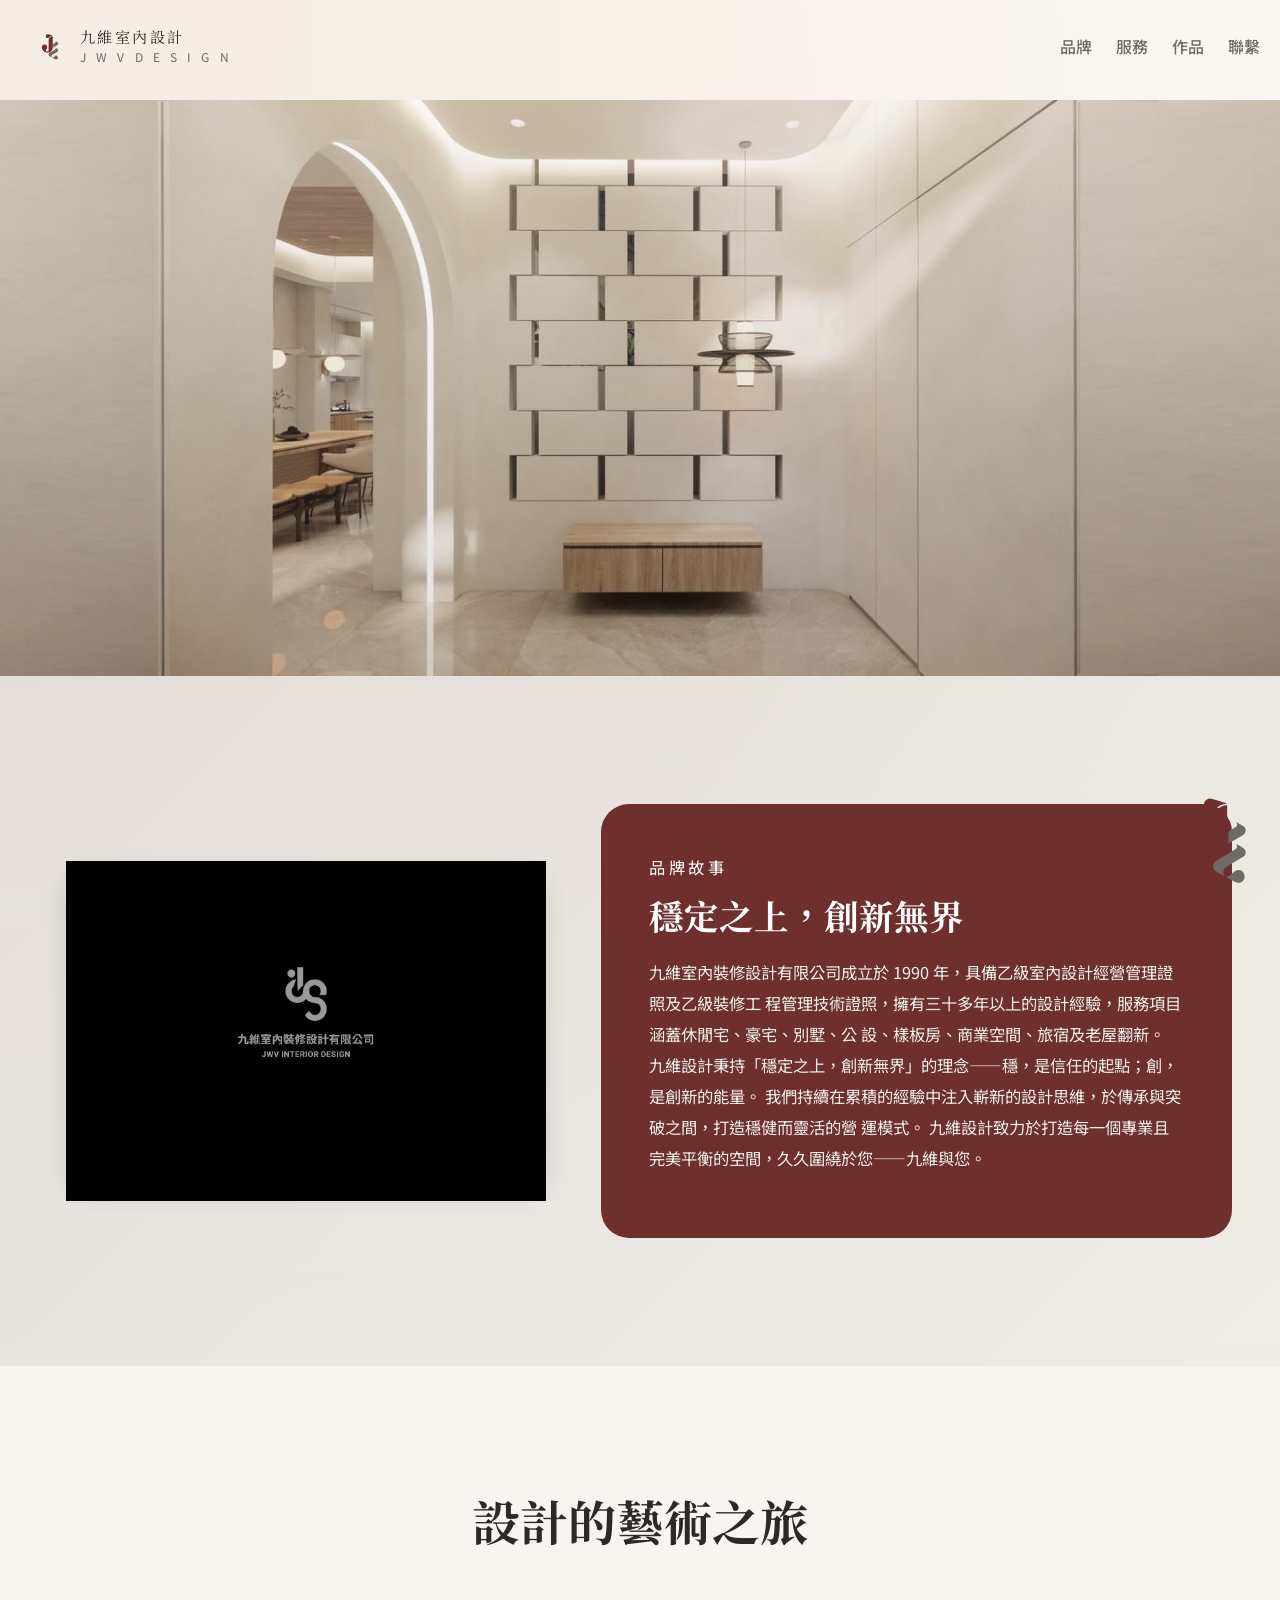
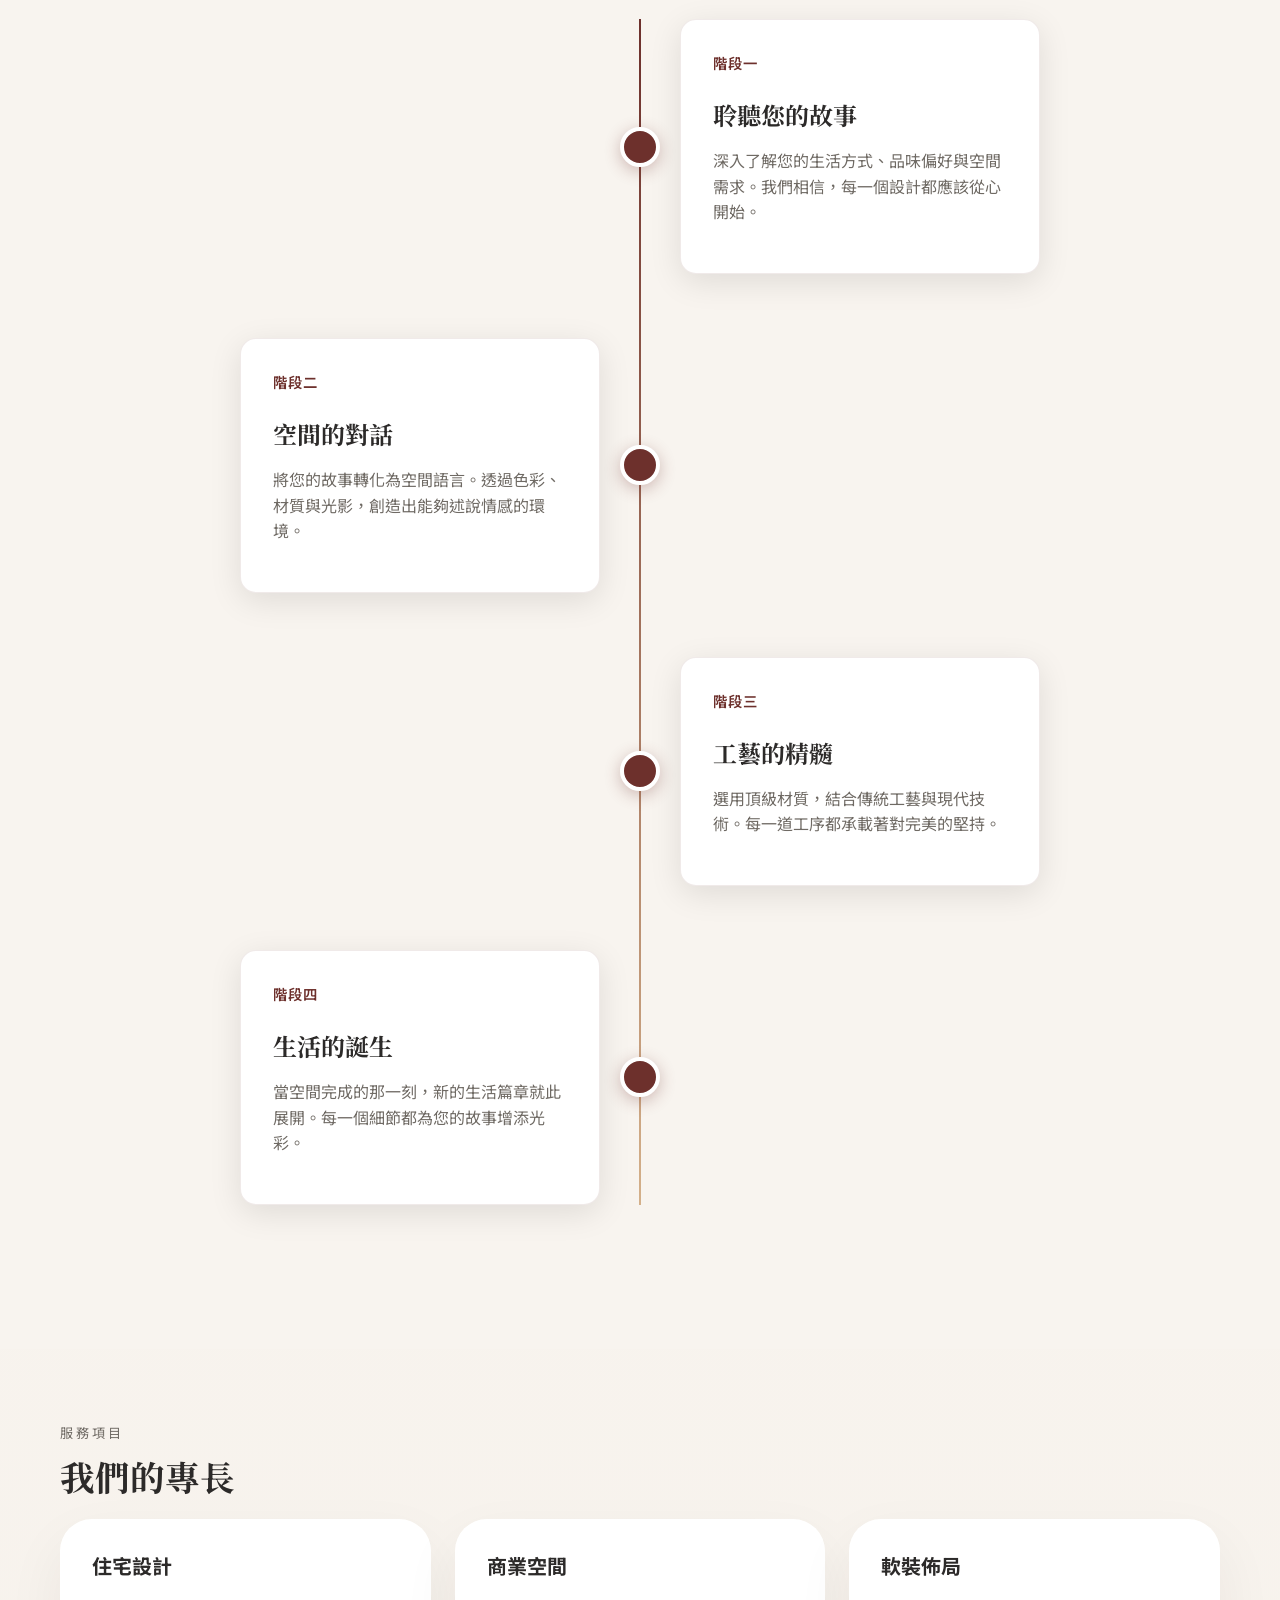
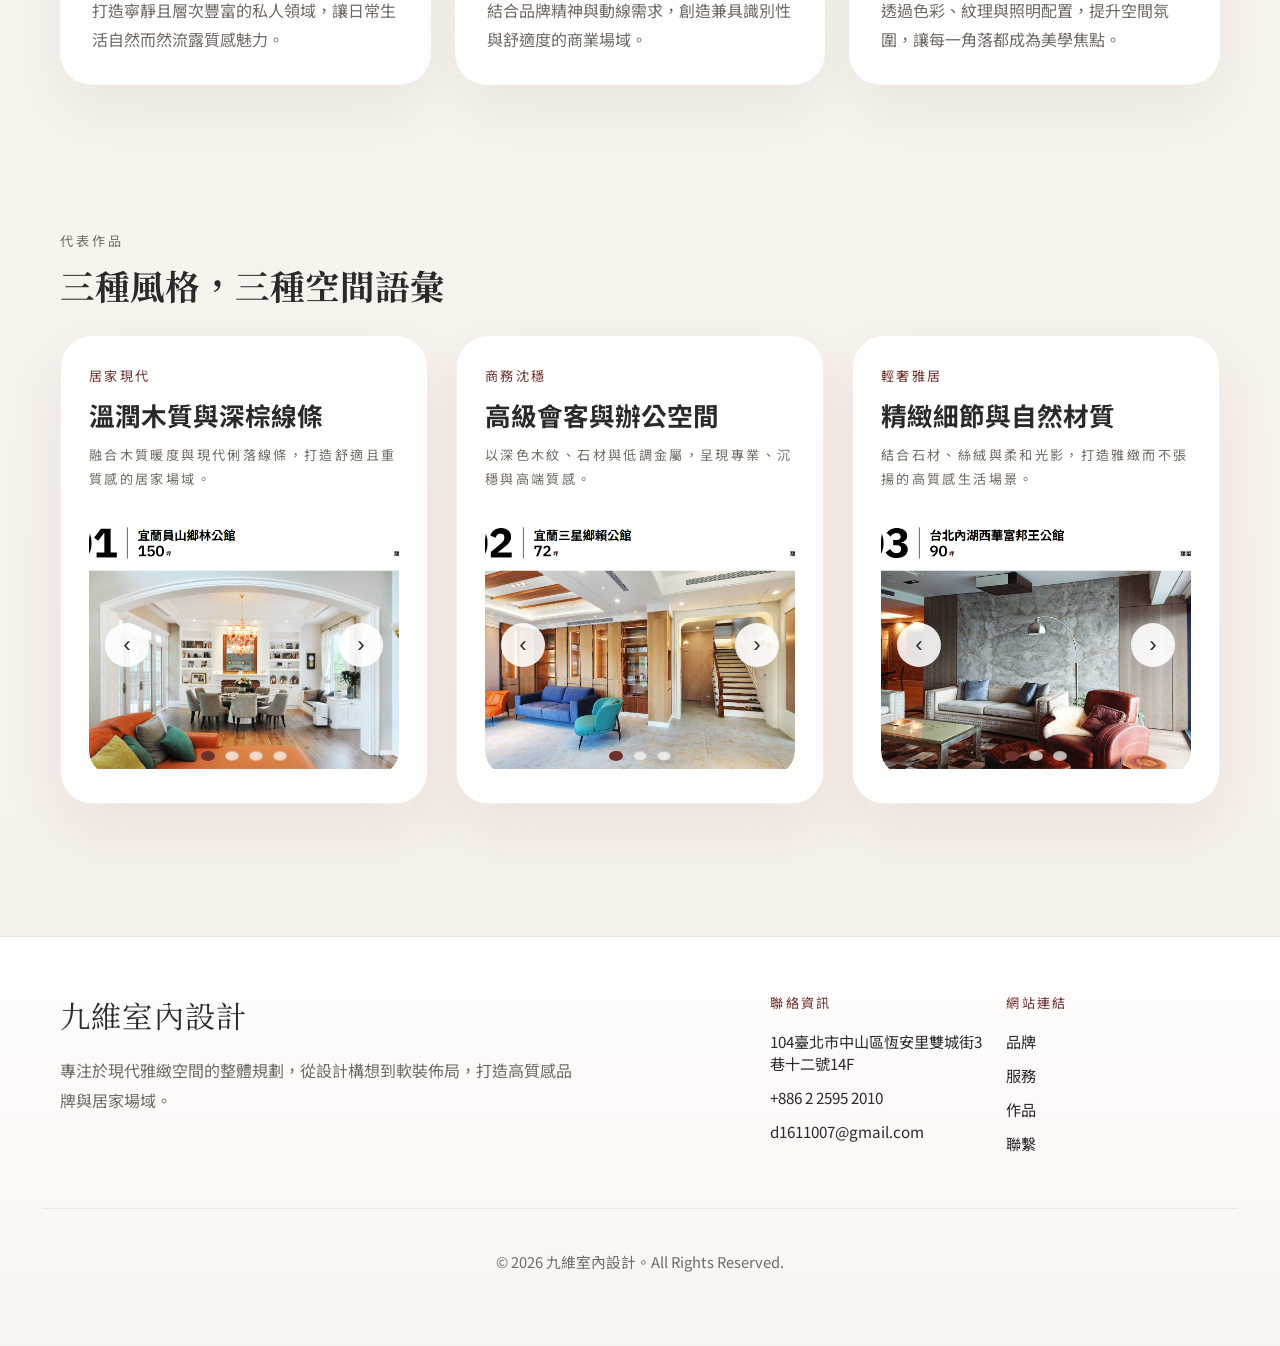
==== commit 1152b580: "fixed" ====
--- a/index.html
+++ b/index.html
@@ -62,17 +62,18 @@
           <p class="eyebrow">室內設計 / 空間品牌</p>
           <h1>質感演繹，輕奢生活美學</h1>
           <p>九維室內設計專注於現代雅緻與高級工藝的融合，為每一個家居與商業空間注入沉穩而精緻的格調。</p>
-        </div> -->
+        </div>
         <div class="hero-media">
           <div class="media-card">
             <div class="media-overlay"></div>
             <p>純粹材質 x 精準構圖</p>
           </div>
         </div>
+         -->
       </section>
       
       <!-- 品牌故事 -->
-      <section class="section-intro section" id="about" role="region" aria-labelledby="about-title">
+      <section class="section-intro" id="about" role="region" aria-labelledby="about-title">
         <div class="section-grid section-intro-grid">
           <div class="intro-image">
             <div class="image-placeholder">
@@ -223,27 +224,6 @@
           </article>
         </div>
       </section>
-
-      <section class="section-contact section" id="contact">
-        <div class="contact-panel">
-          <div>
-            <p class="section-label">聯繫我們</p>
-            <h2>讓九維為您定義專屬空間</h2>
-            <p>歡迎預約設計諮詢，或提供需求讓我們為您規劃專屬空間提案。</p>
-            <div class="contact-info">
-              <div><strong>地址</strong><span>104臺北市中山區恆安里雙城街3巷十二號14F</span></div>
-              <div><strong>電話</strong><span>+886 2 2595 2010</span></div>
-              <div><strong>Email</strong><span>d1611007@gmail.com</span></div>
-            </div>
-          </div>
-          <form class="contact-form">
-            <label>姓名<input type="text" placeholder="您的姓名"></label>
-            <label>Email<input type="email" placeholder="example@mail.com"></label>
-            <label>需求簡述<textarea rows="4" placeholder="請簡要描述您的空間需求"></textarea></label>
-            <button type="submit" class="button button-primary">送出需求</button>
-          </form>
-        </div>
-      </section>
     </main>
 
     <footer class="site-footer" role="contentinfo">
--- a/assets/styles.css
+++ b/assets/styles.css
@@ -240,7 +240,7 @@
   grid-template-columns: 1.1fr 0.9fr;
   gap: 48px;
   align-items: center;
-  padding: 80px 0 64px;
+  padding: 80px 0 496px;
 }
 .hero-bg-carousel {
   position: absolute;
@@ -411,22 +411,28 @@
 .section-intro .section-grid {
   position: relative;
   z-index: 2;
-  padding: 72px 60px;
+  padding: 56px 48px;
   display: grid;
-  gap: 48px;
+  grid-template-columns: 0.9fr 1.1fr;
+  gap: 36px;
   align-items: center;
 }
 .intro-image {
   width: 100%;
-  min-height: 500px;
+  max-width: 520px;
+  min-height: 320px;
+  display: flex;
+  align-items: center;
+  justify-content: center;
 }
 .image-placeholder {
   width: 100%;
-  height: 100%;
+  max-width: 480px;
+  height: 320px;
   background: linear-gradient(135deg, rgba(255,255,255,0.25), rgba(255,255,255,0.1)),
               url('data:image/svg+xml;utf8,<svg xmlns="http://www.w3.org/2000/svg" width="600" height="500"><rect width="600" height="500" fill="%23a89682"/><circle cx="180" cy="150" r="120" fill="%23c9bfb5" opacity="0.8"/><rect x="320" y="200" width="200" height="200" rx="16" fill="%23d4cac0" opacity="0.9"/></svg>') center/cover no-repeat;
-  border-radius: 28px;
-  box-shadow: inset 0 12px 32px rgba(0,0,0,0.1), 0 18px 40px rgba(0,0,0,0.15);
+  border-radius: 20px;
+  box-shadow: inset 0 10px 26px rgba(0,0,0,0.08), 0 12px 28px rgba(0,0,0,0.12);
 }
 .section-intro .intro-copy {
   
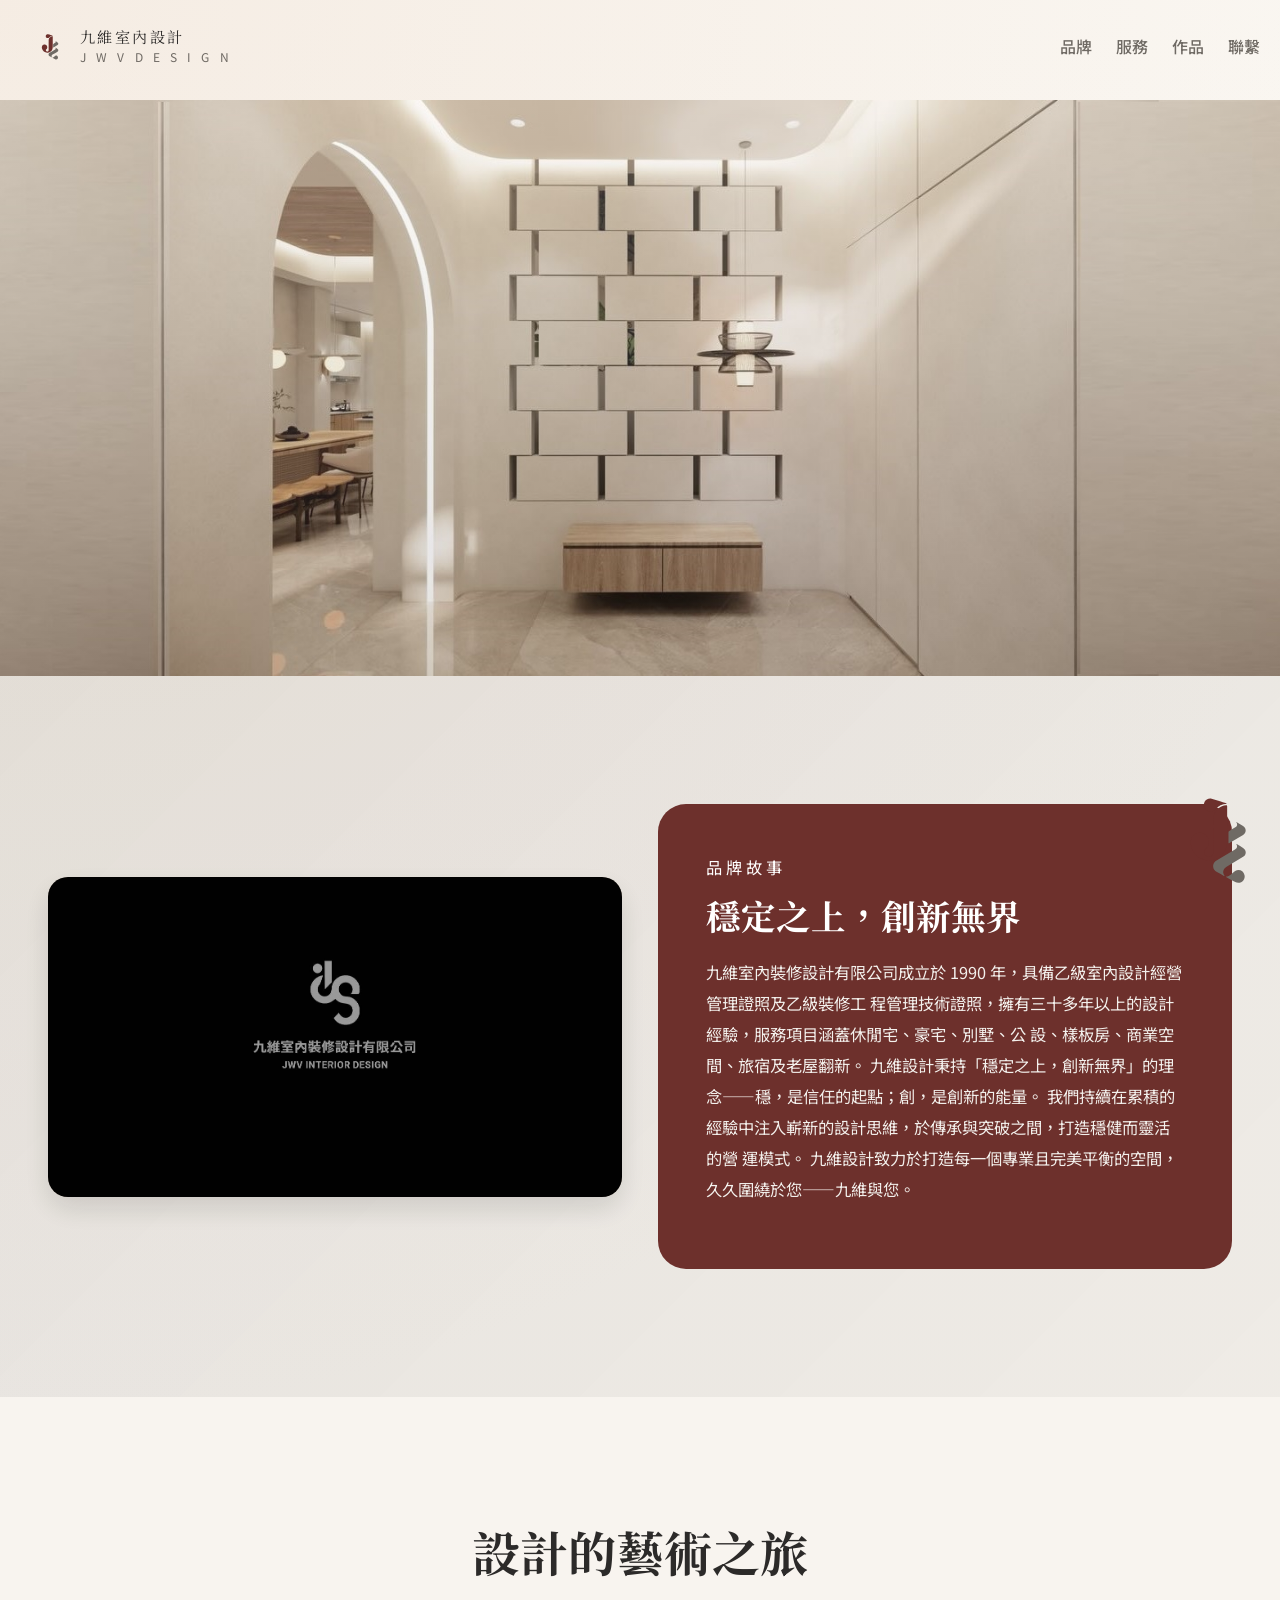
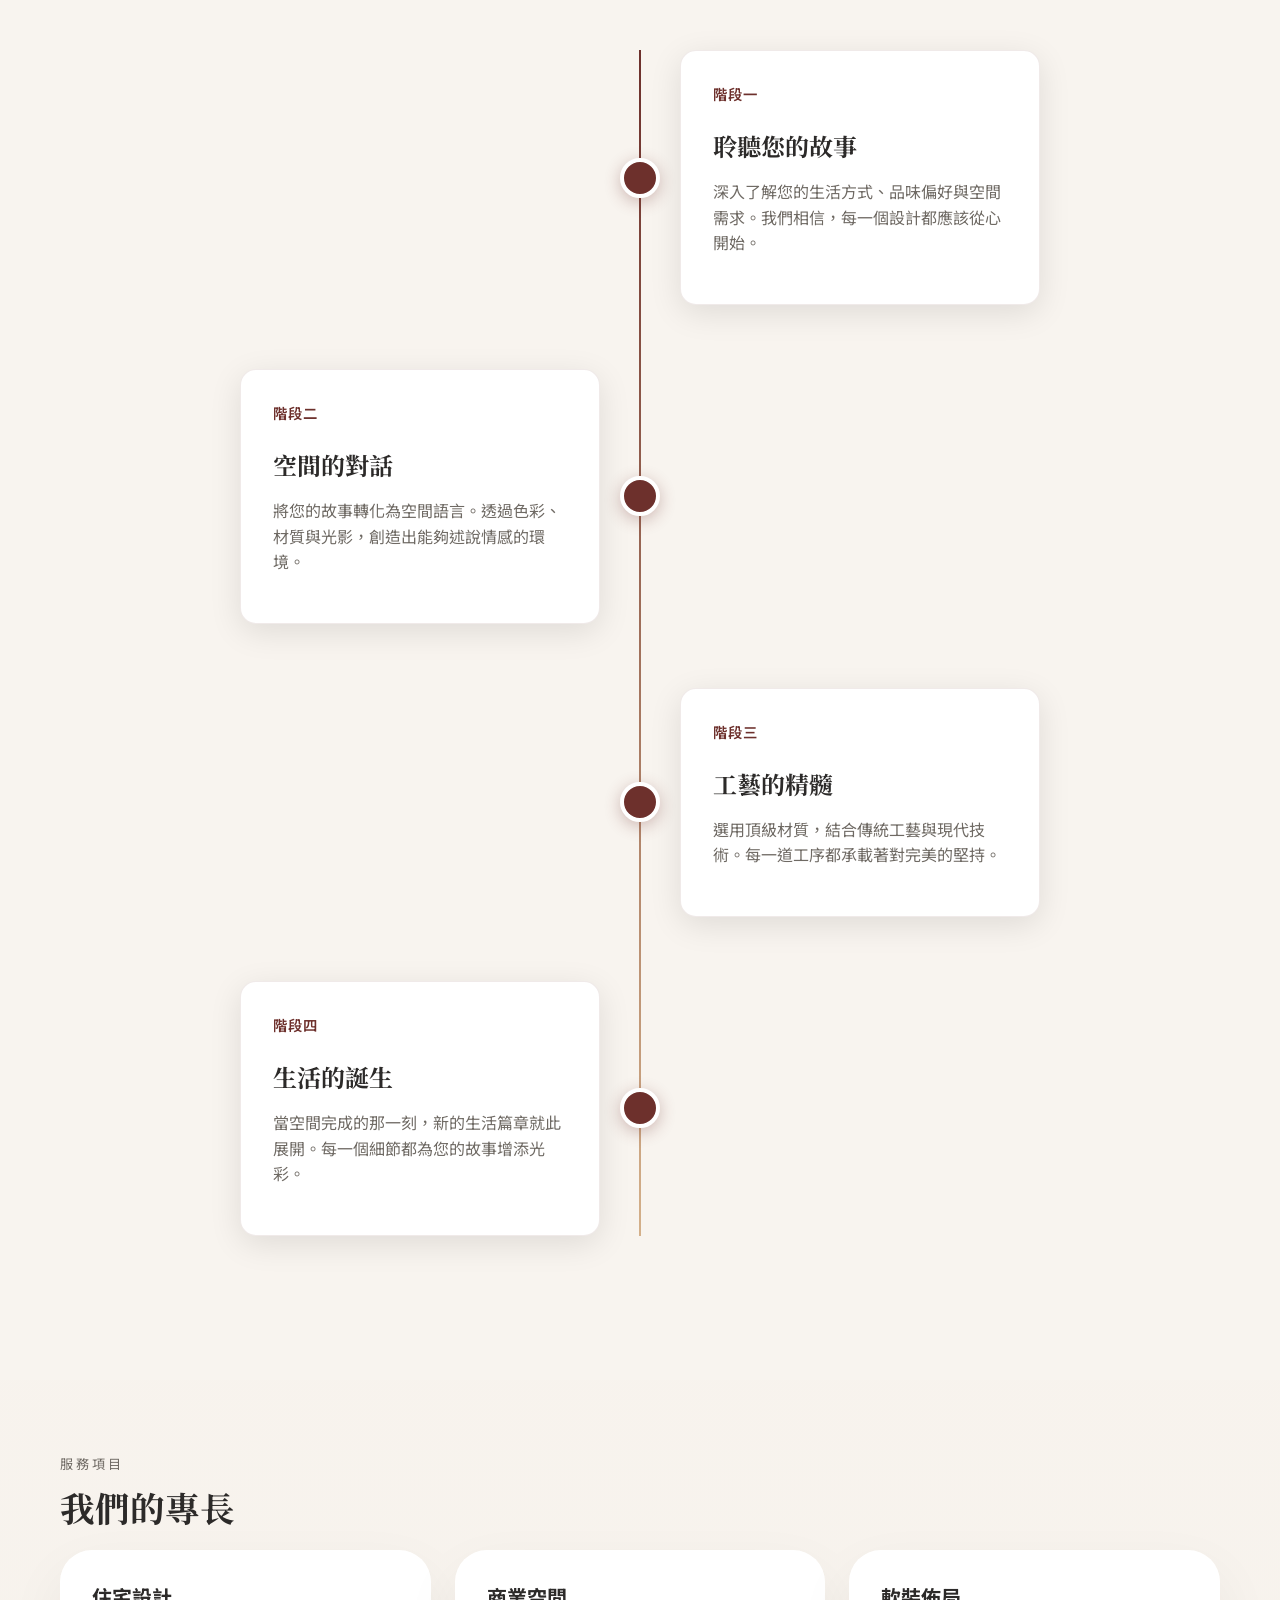
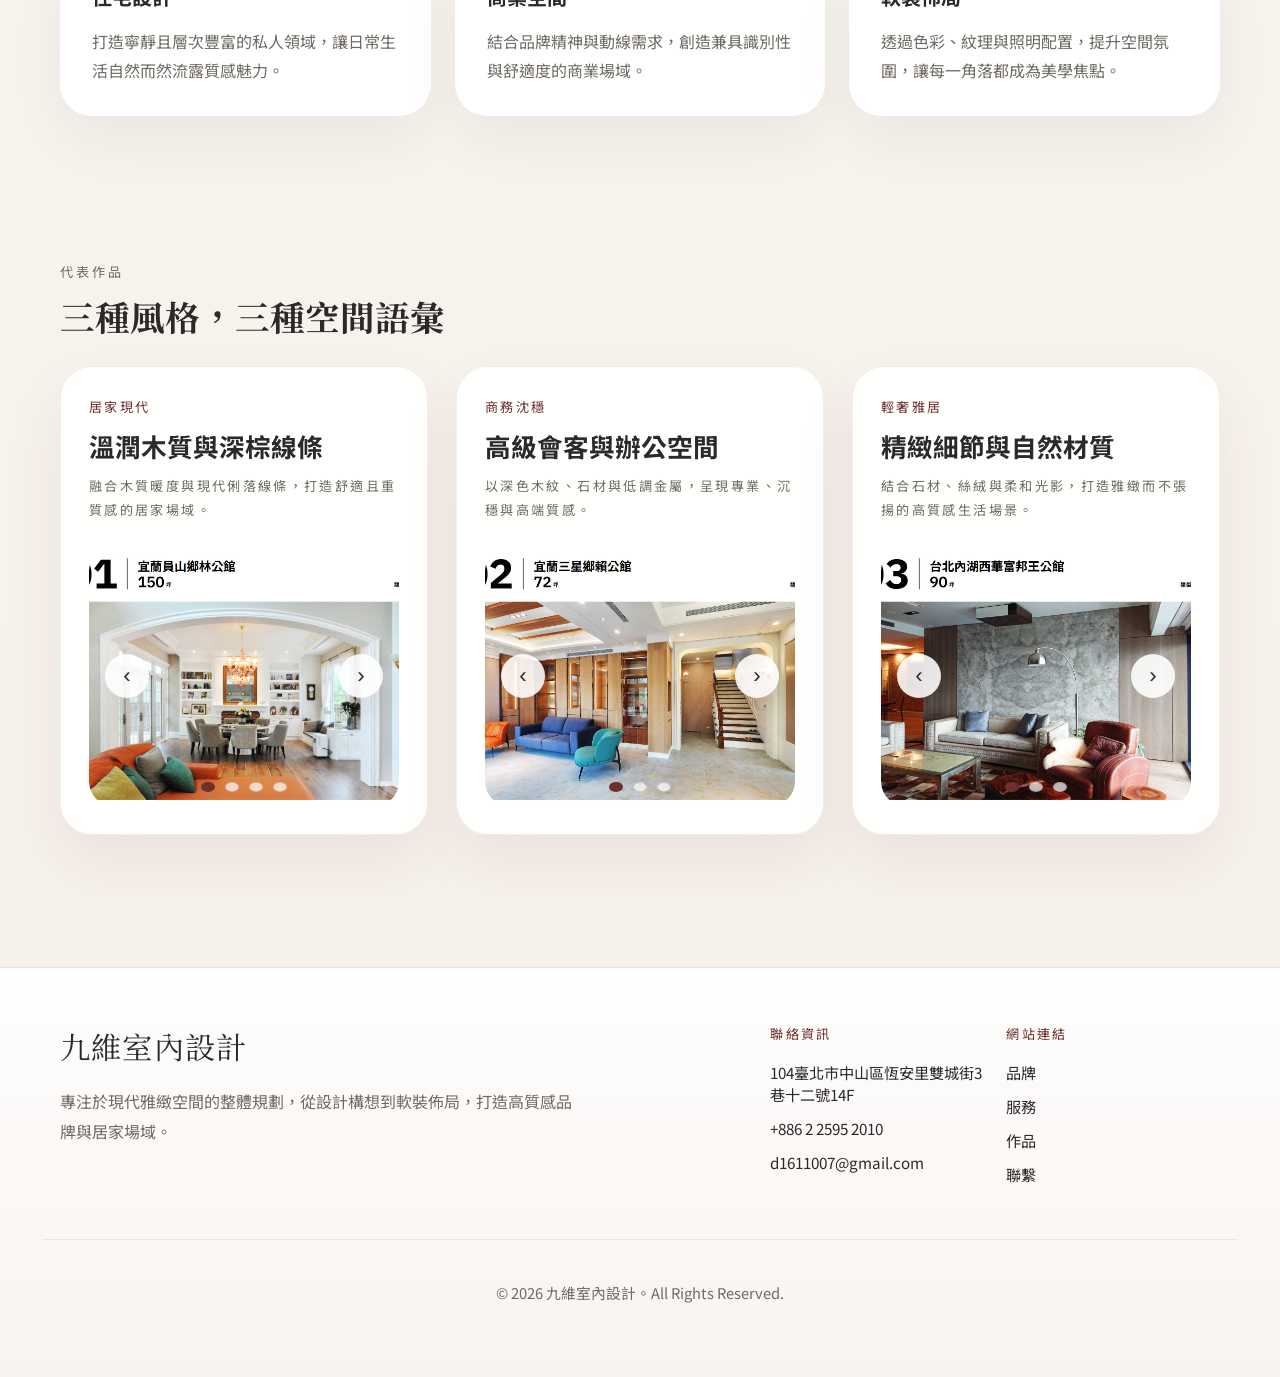
==== commit 540ccb81: "fixed RWD" ====
--- a/index.html
+++ b/index.html
@@ -39,7 +39,10 @@
           <p class="brand-english">J W V D E S I G N</p>
         </div>
       </div>
-      <nav class="site-nav">
+      <button class="nav-toggle" aria-controls="siteNav" aria-expanded="false" aria-label="切換導覽選單">
+        <span class="nav-icon"></span>
+      </button>
+      <nav class="site-nav" id="siteNav">
         <!-- <a href="./index.html">首頁</a> -->
         <a href="./about.html">品牌</a>
         <a href="./service.html">服務</a>
@@ -77,7 +80,7 @@
         <div class="section-grid section-intro-grid">
           <div class="intro-image">
             <div class="image-placeholder">
-              <img src="./img/bg.jpg" alt="九維室內設計 代表作品 圖片">
+              <img src="./img/bg.jpg" alt="九維室內設計 代表作品 圖片" loading="lazy" />
             </div>
           </div>
           <article class="intro-copy">
--- a/assets/styles.css
+++ b/assets/styles.css
@@ -192,6 +192,8 @@
   animation: fadeSlideUp 0.9s ease forwards;
   -webkit-animation-delay: 0.15s;
   animation-delay: 0.15s;
+  position: relative;
+  z-index: 1000;
 }
 .brand-logo {
   display: flex;
@@ -232,6 +234,54 @@
 }
 .site-nav a:hover {
   color: var(--accent);
+}
+
+/* Hamburger Navigation */
+.nav-toggle {
+  display: none;
+  flex-direction: column;
+  gap: 5px;
+  background: none;
+  border: none;
+  cursor: pointer;
+  padding: 8px;
+  margin: 0;
+  z-index: 1001;
+}
+
+.nav-toggle:focus {
+  outline: 2px solid var(--accent);
+  outline-offset: 2px;
+}
+
+.nav-icon {
+  width: 24px;
+  height: 2px;
+  background: var(--text);
+  transition: all 0.3s ease;
+  transform-origin: center;
+}
+
+.nav-icon::before,
+.nav-icon::after {
+  content: '';
+  display: block;
+  width: 24px;
+  height: 2px;
+  background: var(--text);
+  transition: all 0.3s ease;
+}
+
+.nav-toggle[aria-expanded="true"] .nav-icon {
+  background: transparent;
+}
+
+.nav-toggle[aria-expanded="true"] .nav-icon::before {
+  transform: translateY(7px) rotate(45deg);
+}
+
+.nav-toggle[aria-expanded="true"] .nav-icon::after {
+  transform: translateY(-7px) rotate(-45deg);
 }
 .hero {
   position: relative;
@@ -399,6 +449,8 @@
 .section-intro {
   position: relative;
   overflow: hidden;
+  display: inline-flex;
+  width: 100%;
 }
 .section-intro::before {
   content: "";
@@ -413,13 +465,12 @@
   z-index: 2;
   padding: 56px 48px;
   display: grid;
-  grid-template-columns: 0.9fr 1.1fr;
+  grid-template-columns: repeat(2, minmax(0, 1fr));
   gap: 36px;
   align-items: center;
 }
 .intro-image {
   width: 100%;
-  max-width: 520px;
   min-height: 320px;
   display: flex;
   align-items: center;
@@ -427,12 +478,17 @@
 }
 .image-placeholder {
   width: 100%;
-  max-width: 480px;
   height: 320px;
   background: linear-gradient(135deg, rgba(255,255,255,0.25), rgba(255,255,255,0.1)),
               url('data:image/svg+xml;utf8,<svg xmlns="http://www.w3.org/2000/svg" width="600" height="500"><rect width="600" height="500" fill="%23a89682"/><circle cx="180" cy="150" r="120" fill="%23c9bfb5" opacity="0.8"/><rect x="320" y="200" width="200" height="200" rx="16" fill="%23d4cac0" opacity="0.9"/></svg>') center/cover no-repeat;
   border-radius: 20px;
   box-shadow: inset 0 10px 26px rgba(0,0,0,0.08), 0 12px 28px rgba(0,0,0,0.12);
+}
+.image-placeholder img {
+  width: 100%;
+  height: 100%;
+  object-fit: cover;
+  border-radius: 20px;
 }
 .section-intro .intro-copy {
   
@@ -457,12 +513,20 @@
 }
 @media (max-width: 768px) {
   .section-intro .section-grid { padding: 48px 32px; }
-  .section-intro-grid {
+  .section-intro .section-grid {
     grid-template-columns: 1fr;
     gap: 32px;
   }
   .intro-image {
     min-height: 360px;
+    width: 100%;
+  }
+  .intro-copy {
+    width: 100%;
+  }
+  .image-placeholder {
+    width: 100%;
+    height: 280px;
   }
   .section-intro h2 { font-size: 2rem; }
   .section-intro p { font-size: 0.98rem; }
@@ -820,6 +884,30 @@
   font-size: 0.92rem;
   text-align: center;
 }
+
+/* Footer Mobile Optimization */
+@media (max-width: 768px) {
+  .site-footer {
+    padding: 40px 0 24px;
+    margin-top: 40px;
+  }
+  .footer-container {
+    grid-template-columns: 1fr;
+    gap: 28px;
+  }
+  .footer-brand .footer-title {
+    font-size: 1.5rem;
+  }
+  .footer-links {
+    grid-template-columns: 1fr;
+    gap: 16px;
+  }
+  .footer-bottom {
+    margin: 24px 16px;
+    padding-top: 20px;
+    font-size: 0.85rem;
+  }
+}
 .service-hero {
   padding: 84px 0 42px;
 }
@@ -919,6 +1007,62 @@
   white-space: nowrap;
   border: 0;
 }
+
+/* Tablet & Mobile Breakpoints */
+@media (max-width: 1023px) {
+  .section {
+    margin: 0 40px;
+  }
+}
+
+@media (max-width: 768px) {
+  .section {
+    margin: 0 24px;
+  }
+  .page-shell {
+    padding: 16px 0 32px;
+  }
+  .site-header {
+    padding: 14px 16px 18px;
+    position: relative;
+    z-index: 1000;
+  }
+  .nav-toggle {
+    display: flex;
+  }
+  .site-nav {
+    position: fixed;
+    top: 60px;
+    left: 0;
+    right: 0;
+    width: 100%;
+    flex-direction: column;
+    gap: 0;
+    background: white;
+    border-bottom: 1px solid var(--border);
+    max-height: 0;
+    overflow: hidden;
+    transition: max-height 0.3s ease;
+    padding: 0;
+    box-shadow: 0 12px 32px rgba(44, 42, 41, 0.08);
+    z-index: 999;
+  }
+  .site-header.nav-open .site-nav {
+    max-height: 400px;
+    padding: 16px 0;
+  }
+  .site-nav a {
+    padding: 14px 20px;
+    display: block;
+    border-bottom: 1px solid rgba(44, 42, 41, 0.05);
+  }
+  .site-nav a:last-child {
+    border-bottom: none;
+  }
+  .splash-logo { width: 80px; height: 80px; }
+  .splash-brand-title { font-size: 1.5rem; }
+  .splash-brand-subtitle { font-size: 0.75rem; }
+}
 @media (max-width: 960px) {
   .hero,
   .section-grid,
@@ -941,26 +1085,29 @@
 }
 @media (max-width: 680px) {
   .page-shell {
-    padding: 20px 18px 40px;
+    padding: 12px 0 28px;
   }
   .site-header {
-    flex-direction: column;
-    align-items: flex-start;
+    flex-direction: row;
+    align-items: center;
   }
   .site-nav {
-    gap: 16px;
+    gap: 0;
+  }
+  .section {
+    margin: 0 16px;
   }
   .hero h1 {
-    font-size: 2.7rem;
+    font-size: 2.4rem;
   }
   .work-card {
-    min-height: 320px;
+    min-height: 280px;
   }
   .work-style-grid {
     grid-template-columns: 1fr;
   }
   .work-style-carousel {
-    min-height: 260px;
+    min-height: 220px;
   }
 }
 
